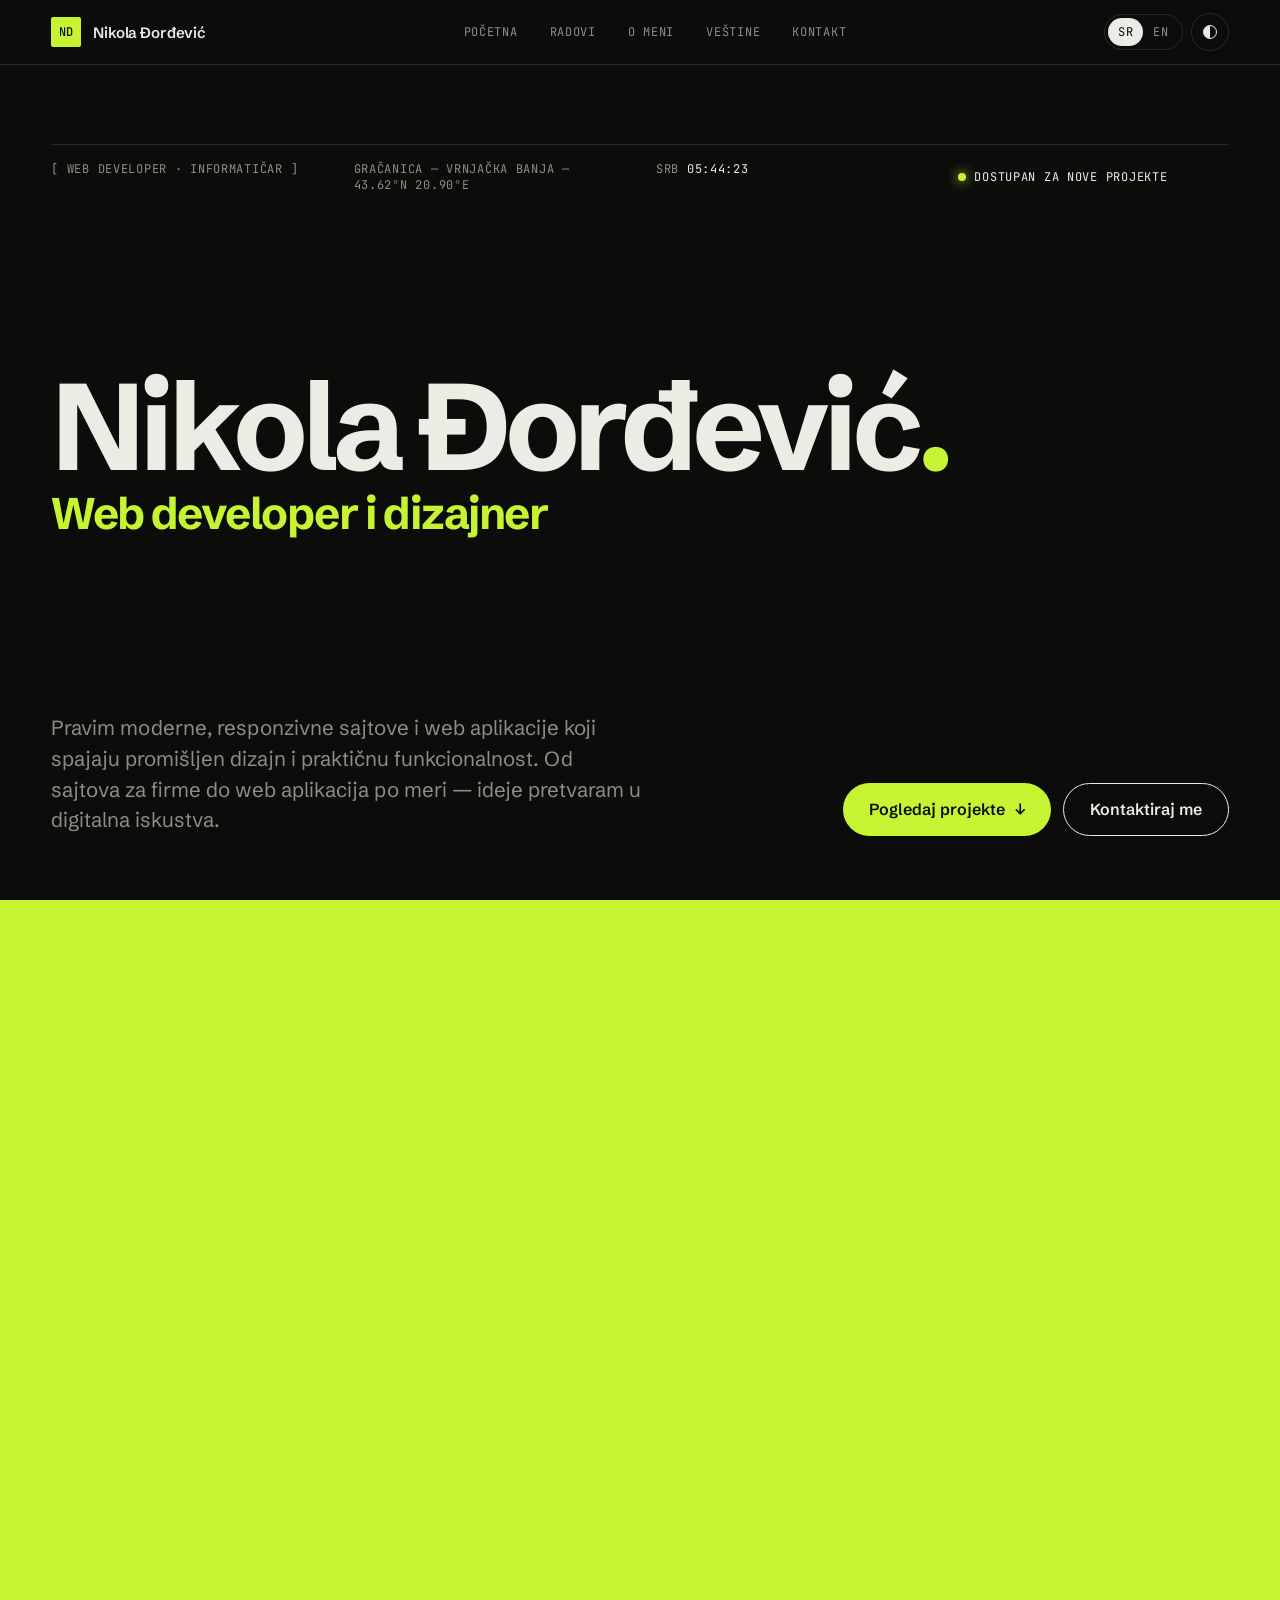
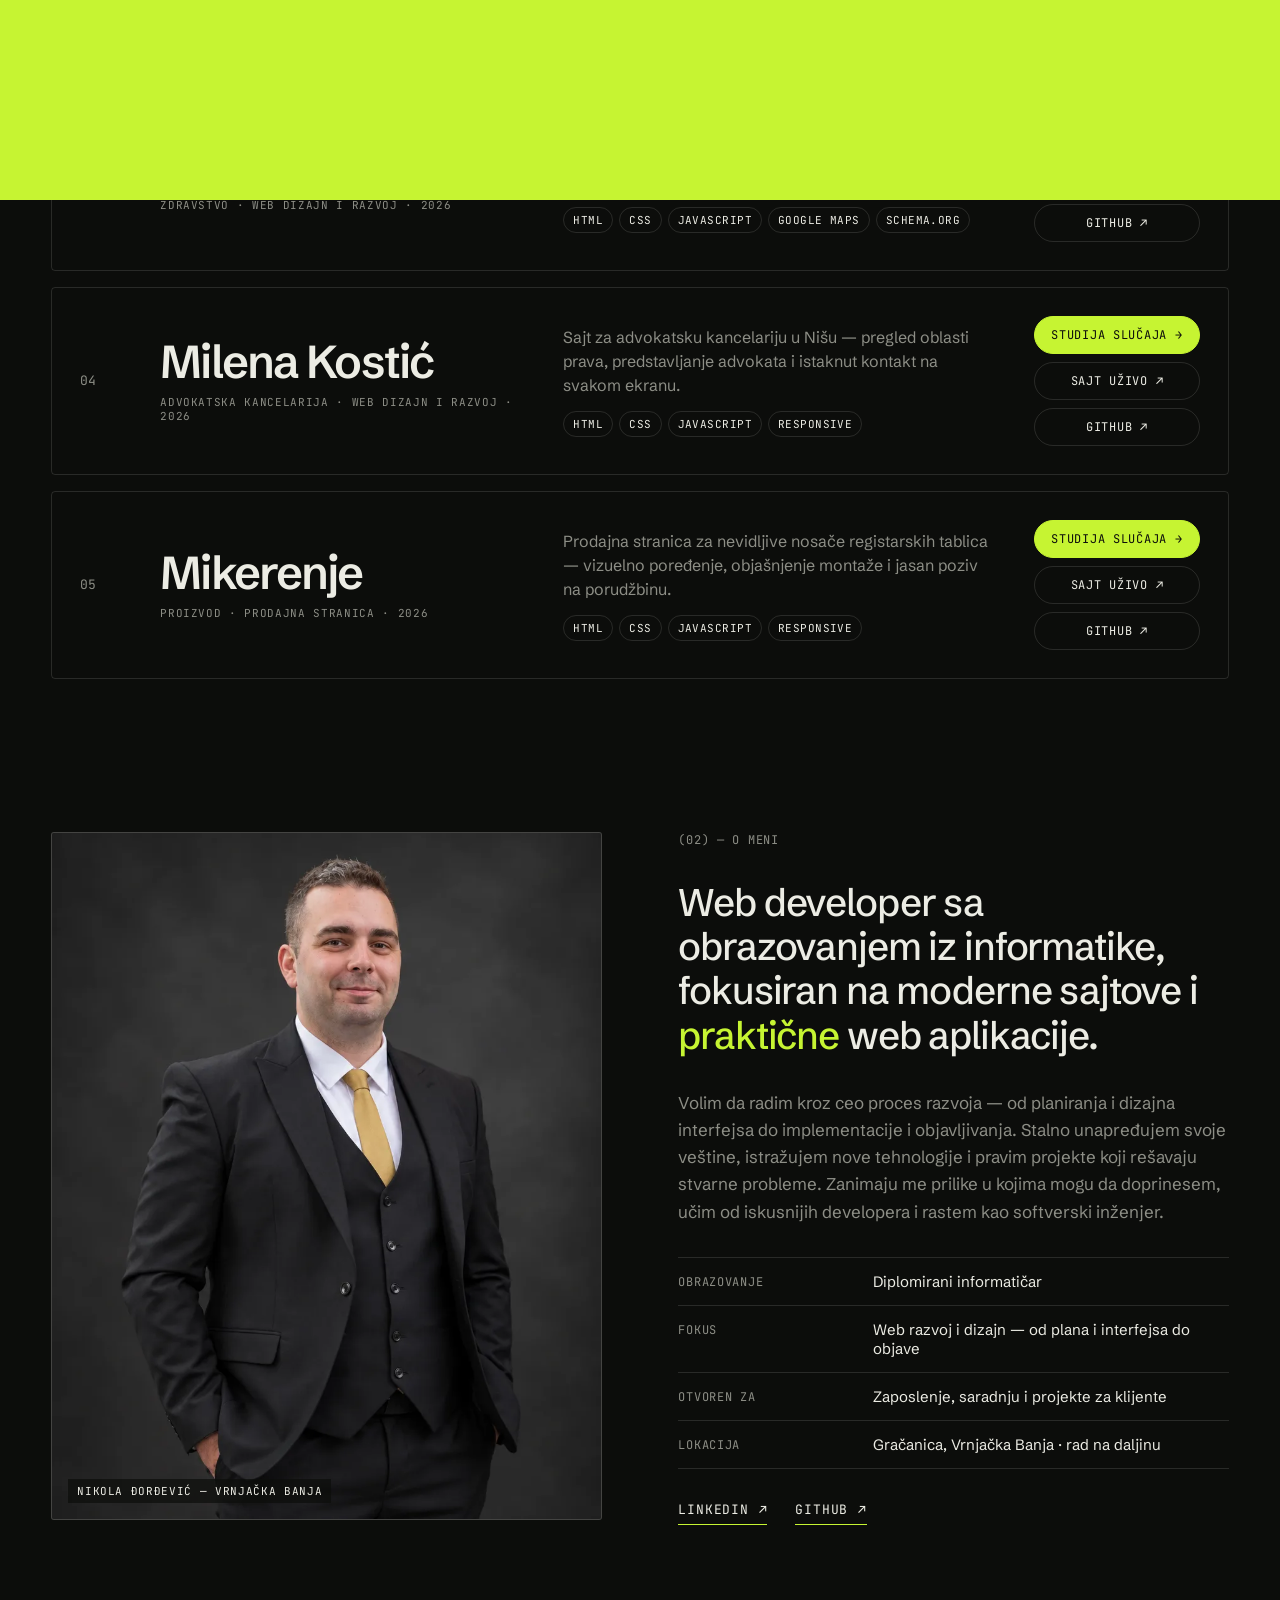
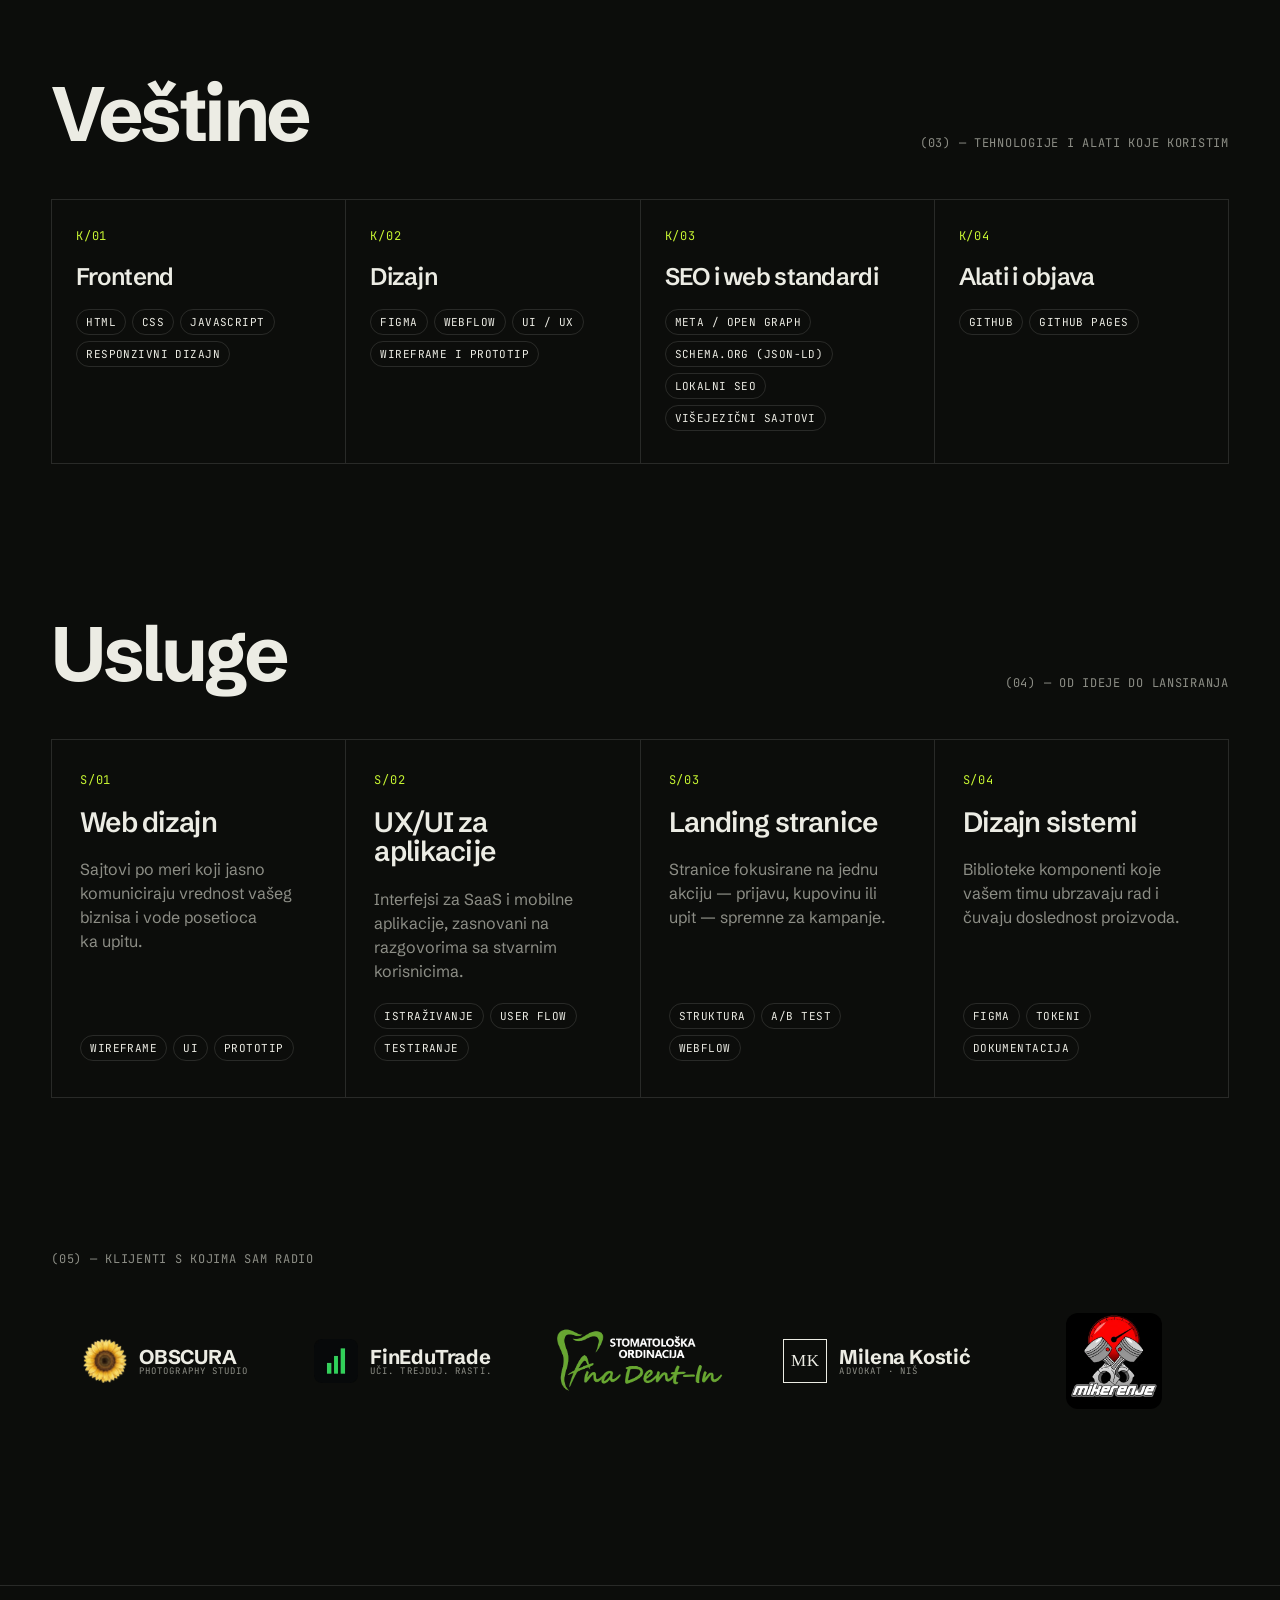
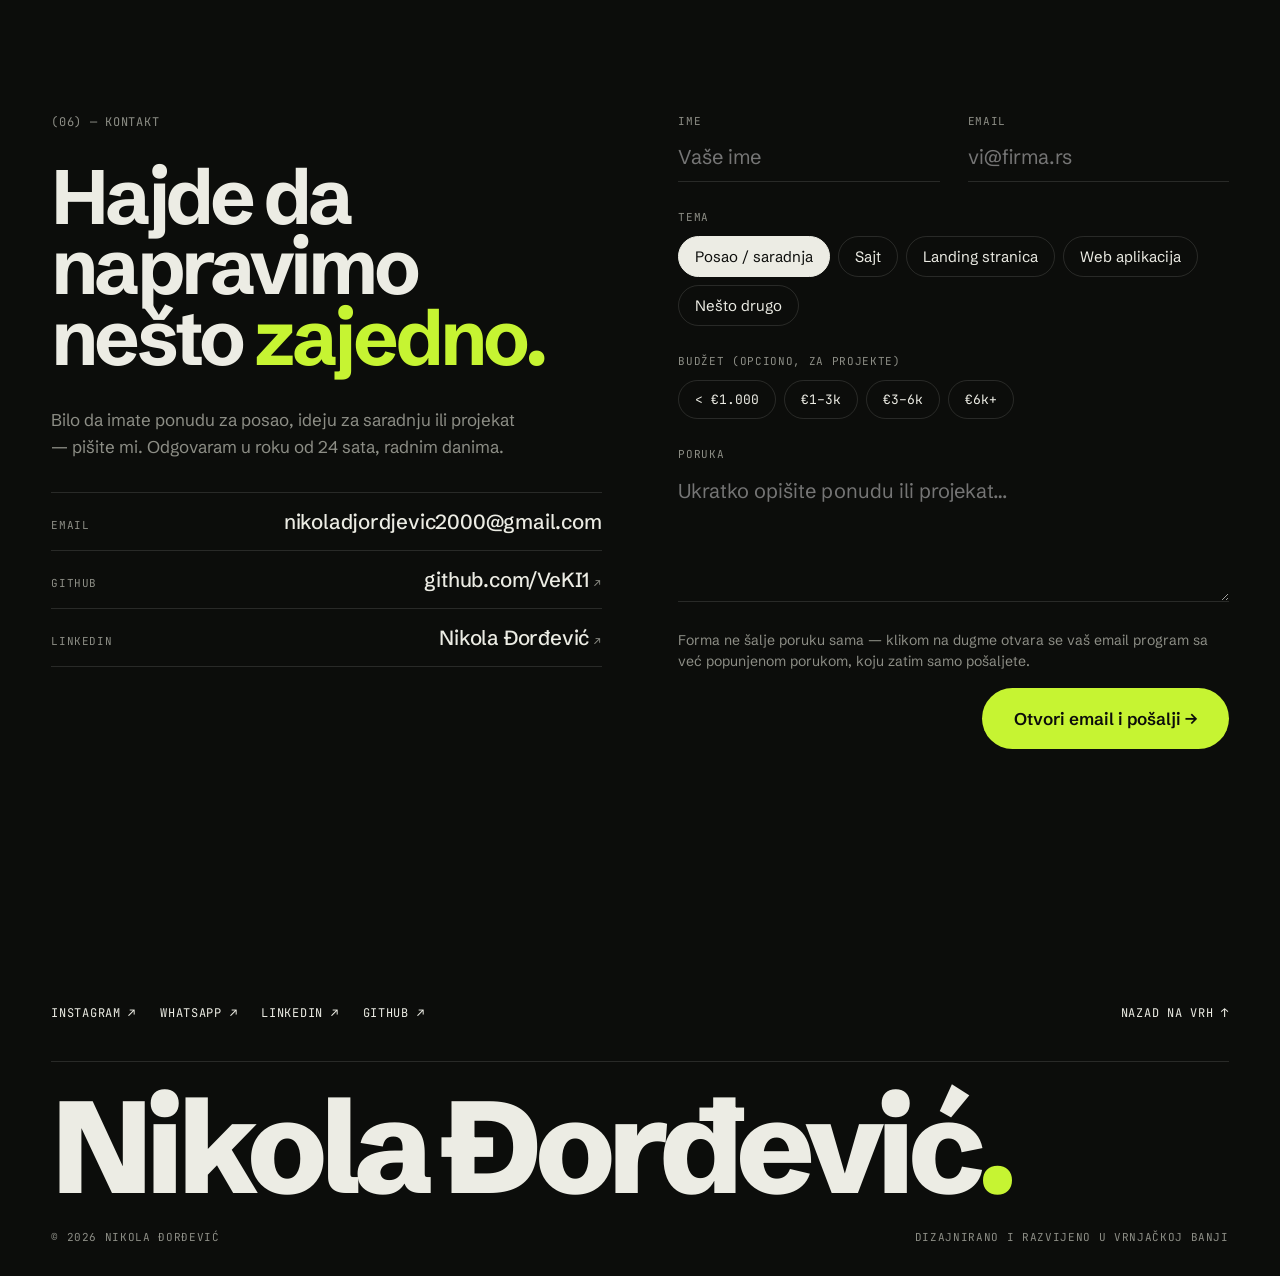
==== index.html @ 59534c3e "Improve portfolio: hero, navigation, project cards, skills, contact, a11y - Hero: name + role, clear" ====
<!DOCTYPE html>
<html lang="sr-Latn" data-lang="sr" data-theme="dark" data-title-en="Nikola Đorđević — Web Developer &amp; Designer | Portfolio">
<head>
<meta charset="utf-8">
<meta name="viewport" content="width=device-width, initial-scale=1">
<title>Nikola Đorđević — Web developer i dizajner | Portfolio</title>
<meta name="description" content="Portfolio Nikole Đorđevića, web developera i dizajnera iz Srbije. Moderni, responzivni sajtovi i web aplikacije — pogledajte projekte i javite se za posao ili saradnju.">
<meta name="robots" content="index, follow">
<meta name="author" content="Nikola Đorđević">
<link rel="canonical" href="https://veki1.github.io/Portfolio/">
<meta name="theme-color" content="#0C0D0B">
<link rel="icon" href="favicon.svg" type="image/svg+xml">
<link rel="icon" href="favicon.png" type="image/png" sizes="64x64">
<link rel="apple-touch-icon" href="apple-touch-icon.png">
<meta property="og:type" content="website">
<meta property="og:site_name" content="Nikola Đorđević — portfolio">
<meta property="og:title" content="Nikola Đorđević — Web developer i dizajner | Portfolio">
<meta property="og:description" content="Portfolio Nikole Đorđevića, web developera i dizajnera iz Srbije. Moderni, responzivni sajtovi i web aplikacije — pogledajte projekte i javite se za posao ili saradnju.">
<meta property="og:url" content="https://veki1.github.io/Portfolio/">
<meta property="og:image" content="https://veki1.github.io/Portfolio/og-image.jpg">
<meta property="og:image:width" content="1200">
<meta property="og:image:height" content="630">
<meta property="og:image:alt" content="Nikola Đorđević — web developer i dizajner">
<meta property="og:locale" content="sr_RS">
<meta property="og:locale:alternate" content="en_US">
<meta name="twitter:card" content="summary_large_image">
<meta name="twitter:title" content="Nikola Đorđević — Web developer i dizajner | Portfolio">
<meta name="twitter:description" content="Portfolio Nikole Đorđevića, web developera i dizajnera iz Srbije. Moderni, responzivni sajtovi i web aplikacije — pogledajte projekte i javite se za posao ili saradnju.">
<meta name="twitter:image" content="https://veki1.github.io/Portfolio/og-image.jpg">
<meta name="twitter:image:alt" content="Nikola Đorđević — web developer i dizajner">
<link rel="preconnect" href="https://fonts.googleapis.com">
<link rel="preconnect" href="https://fonts.gstatic.com" crossorigin>
<link href="https://fonts.googleapis.com/css2?family=Schibsted+Grotesk:wght@400;500;600;700;800&amp;family=JetBrains+Mono:wght@400;500&amp;display=swap" rel="stylesheet">
<style>
html{--bg:#0C0D0B;--sf:#151613;--ink:#ECECE4;--mut:#8D8E86;--ln:rgba(236,236,228,.13);--acc:#C6F432;--acct:var(--acc);--onacc:#0C0D0B;--cur:var(--acc)}
html[data-theme=light]{--bg:#F1F1EB;--sf:#E6E6DF;--ink:#10110E;--mut:#5B5C55;--ln:rgba(16,17,14,.15);--acct:color-mix(in oklch,var(--acc) 48%,#10110E);--cur:var(--ink)}
html:not([data-lang=en]) [data-l=en]{display:none!important}
html[data-lang=en] [data-l=sr]{display:none!important}
html:not([data-theme=light]) [data-th=light]{display:none!important}
html[data-theme=light] [data-th=dark]{display:none!important}
body{margin:0;background:var(--bg);color:var(--ink);font-family:'Schibsted Grotesk',Helvetica,Arial,sans-serif;-webkit-font-smoothing:antialiased;transition:background .5s,color .5s;overflow-x:hidden}
*{box-sizing:border-box}
::selection{background:var(--acc);color:#0C0D0B}
a{color:var(--ink);text-decoration:none}
a:hover{color:var(--acct)}
[id]{scroll-margin-top:72px}
@media (max-width:439px){[data-hidesm]{display:none!important}}
@media (max-width:859px){[data-navlinks]{display:none!important}[data-hero-scale]{transform:scale(1.3)!important}}
.h0:hover{color:var(--ink)!important}
.h1:hover{border-color:var(--ink)!important}
.h2:hover{transform:translateY(-3px)!important}
.h3:hover{background:var(--ink)!important;color:var(--bg)!important}
.h4:hover{background:var(--acc)!important;color:#0C0D0B!important;padding:30px 24px!important}
.h5:hover{background:var(--sf)!important}
.h6:focus{border-bottom-color:var(--acc)!important}
.h7:hover{color:var(--acct)!important}
</style>
<link rel="stylesheet" href="site.css">
<script>(function(){var d=document.documentElement;try{if(localStorage.getItem('nd-portfolio-lang')==='en'){d.setAttribute('data-lang','en');d.lang='en'}if(localStorage.getItem('nd-portfolio-theme')==='light'){d.setAttribute('data-theme','light');document.querySelector('meta[name=theme-color]').setAttribute('content','#F1F1EB')}}catch(e){}try{if(sessionStorage.getItem('nd-ov')&&!(window.matchMedia&&matchMedia('(prefers-reduced-motion: reduce)').matches)){d.classList.add('ov-in');setTimeout(function(){d.classList.remove('ov-in')},2500)}}catch(e){}})()</script>
<script type="application/ld+json">{"@context":"https://schema.org","@graph":[{"@type":"ProfessionalService","@id":"https://veki1.github.io/Portfolio/#biznis","name":"Nikola Đorđević — izrada sajtova","description":"Portfolio Nikole Đorđevića, web developera i dizajnera iz Srbije. Moderni, responzivni sajtovi i web aplikacije — pogledajte projekte i javite se za posao ili saradnju.","url":"https://veki1.github.io/Portfolio/","image":"https://veki1.github.io/Portfolio/og-image.jpg","logo":"https://veki1.github.io/Portfolio/favicon.png","email":"mailto:nikoladjordjevic2000@gmail.com","telephone":"+381645325643","areaServed":[{"@type":"Country","name":"Srbija"},{"@type":"Country","name":"Bosna i Hercegovina"},{"@type":"Country","name":"Crna Gora"},{"@type":"Country","name":"Severna Makedonija"},{"@type":"Country","name":"Hrvatska"},{"@type":"Country","name":"Slovenija"}],"knowsLanguage":["sr","en"],"founder":{"@id":"https://veki1.github.io/Portfolio/#nikola"},"sameAs":["https://www.linkedin.com/in/nikola-%C4%91or%C4%91evi%C4%87-5b4b70210/","https://github.com/VeKI1","https://www.instagram.com/nikoladjordjevic13/"],"hasOfferCatalog":{"@type":"OfferCatalog","name":"Usluge","itemListElement":[{"@type":"Offer","itemOffered":{"@type":"Service","name":"Web dizajn","description":"Sajtovi po meri koji jasno komuniciraju vrednost vašeg biznisa i vode posetioca ka upitu."}},{"@type":"Offer","itemOffered":{"@type":"Service","name":"UX/UI za aplikacije","description":"Interfejsi za SaaS i mobilne aplikacije, zasnovani na razgovorima sa stvarnim korisnicima."}},{"@type":"Offer","itemOffered":{"@type":"Service","name":"Landing stranice","description":"Stranice fokusirane na jednu akciju — prijavu, kupovinu ili upit — spremne za kampanje."}},{"@type":"Offer","itemOffered":{"@type":"Service","name":"Dizajn sistemi","description":"Biblioteke komponenti koje vašem timu ubrzavaju rad i čuvaju doslednost proizvoda."}}]}},{"@type":"Person","@id":"https://veki1.github.io/Portfolio/#nikola","name":"Nikola Đorđević","jobTitle":"Web developer i dizajner","description":"Web developer i dizajner sa obrazovanjem iz informatike","image":"https://veki1.github.io/Portfolio/assets/nikola-portret.webp","email":"mailto:nikoladjordjevic2000@gmail.com","telephone":"+381645325643","url":"https://veki1.github.io/Portfolio/","sameAs":["https://www.linkedin.com/in/nikola-%C4%91or%C4%91evi%C4%87-5b4b70210/","https://github.com/VeKI1","https://www.instagram.com/nikoladjordjevic13/"],"worksFor":{"@id":"https://veki1.github.io/Portfolio/#biznis"}},{"@type":"WebSite","@id":"https://veki1.github.io/Portfolio/#sajt","url":"https://veki1.github.io/Portfolio/","name":"Nikola Đorđević — izrada sajtova","inLanguage":"sr-Latn","publisher":{"@id":"https://veki1.github.io/Portfolio/#biznis"}}]}</script>
<script src="app.js" defer></script>
</head>
<body>
<a class="skip" href="#main"><span data-l="sr">Preskoči na sadržaj</span><span data-l="en" lang="en">Skip to content</span></a>

<div style="min-height:100vh;background:var(--bg);color:var(--ink)">


  <div data-ref="ring" aria-hidden="true" style="position:fixed;left:0;top:0;width:84px;height:84px;margin:-42px 0 0 -42px;border-radius:50%;border:1px solid var(--ink);z-index:200;pointer-events:none;display:grid;place-items:center;transform:translate(-200px,-200px) scale(.4);transition:background .3s,border-color .3s">
    <span data-ref="ringLabel" style="font-family:'JetBrains Mono',monospace;font-size:11px;letter-spacing:.06em;text-transform:uppercase;color:#0C0D0B;opacity:0;transition:opacity .2s"><span data-l="sr">Pogledaj</span><span data-l="en" lang="en">View</span></span>
  </div>
  <div data-ref="dot" aria-hidden="true" style="position:fixed;left:0;top:0;width:8px;height:8px;margin:-4px 0 0 -4px;border-radius:50%;background:var(--cur);z-index:201;pointer-events:none;transform:translate(-200px,-200px)"></div>


<div data-ref="prev" aria-hidden="true" data-idx="0" style="position:fixed;left:0;top:0;width:440px;height:290px;z-index:40;pointer-events:none;opacity:0;transition:opacity .3s;transform:translate(-999px,-999px)">
  <div style="position:relative;width:100%;height:100%;border-radius:3px;overflow:hidden;background:var(--bg);border:1px solid var(--ln);display:flex;align-items:flex-end;padding:14px;box-shadow:0 30px 60px rgba(0,0,0,.35)">
    
    <img src="assets/obscura-hero.webp" alt="Početna strana sajta Obscura: fotografkinja sa fotoaparatom na zalasku sunca" width="1344" height="752" loading="lazy" decoding="async" style="position:absolute;inset:0;display:block;object-fit:cover;object-position:72% 40%">
    <span style="font-family:'JetBrains Mono',monospace;font-size:11px;letter-spacing:.06em;text-transform:uppercase;color:var(--ink);background:var(--bg);padding:4px 8px;position:relative">Obscura</span>
  </div>
</div><div data-ref="prev" aria-hidden="true" data-idx="1" style="position:fixed;left:0;top:0;width:440px;height:290px;z-index:40;pointer-events:none;opacity:0;transition:opacity .3s;transform:translate(-999px,-999px)">
  <div style="position:relative;width:100%;height:100%;border-radius:3px;overflow:hidden;background:var(--bg);border:1px solid var(--ln);display:flex;align-items:flex-end;padding:14px;box-shadow:0 30px 60px rgba(0,0,0,.35)">
    <div style="position:absolute;inset:0;display:grid;place-items:center"><div><div style="display:flex;align-items:center;gap:12px;transform:scale(1.5)">
            <img src="assets/logo-finedu.webp" alt="Logo FinEdu Trade — zeleni stubičasti grafikon" width="160" height="160" loading="lazy" decoding="async" style="width:44px;height:44px;display:block;object-fit:contain">
            
            <span style="display:flex;flex-direction:column;line-height:1.05"><span style="font-size:20px;font-weight:700;letter-spacing:-.01em;color:var(--ink);white-space:nowrap">FinEduTrade</span><span style="font-family:'JetBrains Mono',monospace;font-size:9px;letter-spacing:.12em;text-transform:uppercase;color:var(--mut);white-space:nowrap">Uči. Trejduj. Rasti.</span></span>
            
            
          </div></div></div>
    
    <span style="font-family:'JetBrains Mono',monospace;font-size:11px;letter-spacing:.06em;text-transform:uppercase;color:var(--ink);background:var(--bg);padding:4px 8px;position:relative">FinEdu Trade</span>
  </div>
</div><div data-ref="prev" aria-hidden="true" data-idx="2" style="position:fixed;left:0;top:0;width:440px;height:290px;z-index:40;pointer-events:none;opacity:0;transition:opacity .3s;transform:translate(-999px,-999px)">
  <div style="position:relative;width:100%;height:100%;border-radius:3px;overflow:hidden;background:var(--bg);border:1px solid var(--ln);display:flex;align-items:flex-end;padding:14px;box-shadow:0 30px 60px rgba(0,0,0,.35)">
    <div style="position:absolute;inset:0;display:grid;place-items:center"><div><div style="display:flex;align-items:center;gap:12px;transform:scale(1.5)">
            
            
            
            
            <img src="assets/logo-anadent-light.webp" alt="Logo stomatološke ordinacije Ana Dent-In" width="520" height="203" loading="lazy" decoding="async" data-th="dark" style="width:170px;height:66px;display:block;object-fit:contain"><img src="assets/logo-anadent.webp" alt="Logo stomatološke ordinacije Ana Dent-In" width="520" height="203" loading="lazy" decoding="async" data-th="light" style="width:170px;height:66px;display:block;object-fit:contain">
          </div></div></div>
    
    <span style="font-family:'JetBrains Mono',monospace;font-size:11px;letter-spacing:.06em;text-transform:uppercase;color:var(--ink);background:var(--bg);padding:4px 8px;position:relative">Ana Dent-In</span>
  </div>
</div><div data-ref="prev" aria-hidden="true" data-idx="3" style="position:fixed;left:0;top:0;width:440px;height:290px;z-index:40;pointer-events:none;opacity:0;transition:opacity .3s;transform:translate(-999px,-999px)">
  <div style="position:relative;width:100%;height:100%;border-radius:3px;overflow:hidden;background:var(--bg);border:1px solid var(--ln);display:flex;align-items:flex-end;padding:14px;box-shadow:0 30px 60px rgba(0,0,0,.35)">
    <div style="position:absolute;inset:0;display:grid;place-items:center"><div><div style="display:flex;align-items:center;gap:12px;transform:scale(1.5)">
            
            <span style="width:44px;height:44px;border:1.5px solid var(--ink);display:grid;place-items:center;font-family:Georgia,'Times New Roman',serif;font-size:17px;letter-spacing:.04em;color:var(--ink)">MK</span>
            <span style="display:flex;flex-direction:column;line-height:1.05"><span style="font-size:20px;font-weight:700;letter-spacing:-.01em;color:var(--ink);white-space:nowrap">Milena Kostić</span><span style="font-family:'JetBrains Mono',monospace;font-size:9px;letter-spacing:.12em;text-transform:uppercase;color:var(--mut);white-space:nowrap">advokat · Niš</span></span>
            
            
          </div></div></div>
    
    <span style="font-family:'JetBrains Mono',monospace;font-size:11px;letter-spacing:.06em;text-transform:uppercase;color:var(--ink);background:var(--bg);padding:4px 8px;position:relative">Milena Kostić</span>
  </div>
</div><div data-ref="prev" aria-hidden="true" data-idx="4" style="position:fixed;left:0;top:0;width:440px;height:290px;z-index:40;pointer-events:none;opacity:0;transition:opacity .3s;transform:translate(-999px,-999px)">
  <div style="position:relative;width:100%;height:100%;border-radius:3px;overflow:hidden;background:var(--bg);border:1px solid var(--ln);display:flex;align-items:flex-end;padding:14px;box-shadow:0 30px 60px rgba(0,0,0,.35)">
    <div style="position:absolute;inset:0;display:grid;place-items:center"><div><div style="display:flex;align-items:center;gap:12px;transform:scale(1.5)">
            
            
            
            <img src="assets/logo-mikerenje.webp" alt="Logo Mikerenje — klipovi ispred crvenog brzinomera" width="320" height="320" loading="lazy" decoding="async" style="width:96px;height:96px;border-radius:12px;display:block;object-fit:cover">
            
          </div></div></div>
    
    <span style="font-family:'JetBrains Mono',monospace;font-size:11px;letter-spacing:.06em;text-transform:uppercase;color:var(--ink);background:var(--bg);padding:4px 8px;position:relative">Mikerenje</span>
  </div>
</div>

<div data-ref="ov" aria-hidden="true" style="position:fixed;inset:0;z-index:150;background:var(--acc);transform:translateY(100%);pointer-events:none;display:flex;align-items:flex-end;padding:clamp(20px,4vw,56px)">
  <span style="font-size:clamp(48px,9vw,140px);font-weight:700;letter-spacing:-.045em;line-height:.9;color:#0C0D0B" data-ref="ovlabel"></span>
</div>

<header style="position:fixed;top:0;left:0;right:0;z-index:60;background:color-mix(in oklch,var(--bg) 82%,transparent);backdrop-filter:blur(14px);-webkit-backdrop-filter:blur(14px);border-bottom:1px solid var(--ln)">
  <div style="margin:0 auto;padding:0 clamp(20px,4vw,56px);height:64px;display:flex;align-items:center;justify-content:space-between;gap:24px">
    <a aria-label="Nikola Đorđević — početna" data-aria-sr="Nikola Đorđević — početna" data-aria-en="Nikola Đorđević — home" href="#top" style="all:unset;display:flex;align-items:center;gap:12px;cursor:pointer">
      <span style="width:30px;height:30px;background:var(--acc);color:#0C0D0B;display:grid;place-items:center;font-family:'JetBrains Mono',monospace;font-weight:500;font-size:12px;border-radius:2px">ND</span>
      <span data-hidesm="" style="font-weight:600;font-size:15px;letter-spacing:-.01em;color:var(--ink)">Nikola Đorđević</span>
    </a>
    
      <nav data-navlinks="" id="site-nav" aria-label="Glavna navigacija" data-aria-sr="Glavna navigacija" data-aria-en="Main navigation" style="display:flex;gap:32px;font-family:'JetBrains Mono',monospace;font-size:12px;letter-spacing:.06em;text-transform:uppercase">
        <a href="#top" style="all:unset;cursor:pointer;color:var(--mut);transition:color .2s" class="h0"><span data-l="sr">Početna</span><span data-l="en" lang="en">Home</span></a>
        <a href="#work" style="all:unset;cursor:pointer;color:var(--mut);transition:color .2s" class="h0"><span data-l="sr">Radovi</span><span data-l="en" lang="en">Work</span></a>
        <a href="#about" style="all:unset;cursor:pointer;color:var(--mut);transition:color .2s" class="h0"><span data-l="sr">O meni</span><span data-l="en" lang="en">About</span></a>
        <a href="#skills" style="all:unset;cursor:pointer;color:var(--mut);transition:color .2s" class="h0"><span data-l="sr">Veštine</span><span data-l="en" lang="en">Skills</span></a>
        <a href="#contact" style="all:unset;cursor:pointer;color:var(--mut);transition:color .2s" class="h0"><span data-l="sr">Kontakt</span><span data-l="en" lang="en">Contact</span></a>
      </nav>
    
    <div style="display:flex;align-items:center;gap:8px;font-family:'JetBrains Mono',monospace;font-size:12px;letter-spacing:.06em">
      <div role="group" aria-label="Jezik / Language" style="display:flex;border:1px solid var(--ln);border-radius:999px;padding:3px">
        <button style="all:unset;cursor:pointer;padding:6px 10px;border-radius:999px;transition:background .25s,color .25s" data-act="setSr" type="button" lang="sr-Latn" aria-label="Srpski" aria-pressed="true">SR</button>
        <button style="all:unset;cursor:pointer;padding:6px 10px;border-radius:999px;transition:background .25s,color .25s" data-act="setEn" type="button" lang="en" aria-label="English" aria-pressed="false">EN</button>
      </div>
      <button aria-label="Promeni temu (svetla / tamna)" data-aria-sr="Promeni temu (svetla / tamna)" data-aria-en="Toggle light / dark theme" aria-pressed="false" style="all:unset;cursor:pointer;width:36px;height:36px;border:1px solid var(--ln);border-radius:50%;display:grid;place-items:center;color:var(--ink);transition:border-color .2s" data-act="toggleTheme" type="button" class="h1">
        <span aria-hidden="true" style="width:14px;height:14px;border-radius:50%;border:1.5px solid currentColor;background:linear-gradient(90deg,currentColor 50%,transparent 50%)"></span>
      </button>
      <button class="navtoggle" type="button" data-act="menu" aria-controls="site-nav" aria-expanded="false" aria-label="Otvori meni"><i aria-hidden="true"></i></button>
    </div>
  </div>
</header>


<main id="main">
  <section id="top" style="margin:0 auto;padding:clamp(120px,16vh,170px) clamp(20px,4vw,56px) 64px;min-height:100vh;display:flex;flex-direction:column;justify-content:space-between;gap:56px">
    <div style="display:grid;grid-template-columns:repeat(auto-fit,minmax(200px,1fr));gap:16px 32px;font-family:'JetBrains Mono',monospace;font-size:12px;letter-spacing:.06em;text-transform:uppercase;color:var(--mut);border-top:1px solid var(--ln);padding-top:16px">
      <span><span data-l="sr">[ Web developer · Informatičar ]</span><span data-l="en" lang="en">[ Web developer · Informatics ]</span></span>
      <span><span data-l="sr">Gračanica — Vrnjačka Banja</span><span data-l="en" lang="en">Gračanica — Vrnjačka Banja, Serbia</span> — 43.62°N 20.90°E</span>
      <span>SRB <span data-ref="clock" style="color:var(--ink)">--:--:--</span></span>
      <span style="display:flex;align-items:center;gap:8px;color:var(--ink)"><span data-ref="blink" style="width:8px;height:8px;border-radius:50%;background:var(--acc);box-shadow:0 0 12px var(--acc)"></span><span data-l="sr">Dostupan za nove projekte</span><span data-l="en" lang="en">Available for new projects</span></span>
    </div>
    <h1 style="margin:0;font-size:clamp(48px,9.6vw,160px);font-weight:700;letter-spacing:-.05em;line-height:.9;text-wrap:balance">
      Nikola Đorđević<span style="color:var(--acct)">.</span>
      <span class="hero-role"><span data-l="sr">Web developer i dizajner</span><span data-l="en" lang="en">Web Developer &amp; Designer</span></span>
    </h1>
    <div style="display:flex;flex-wrap:wrap;justify-content:space-between;align-items:flex-end;gap:32px">
      <p style="margin:0;max-width:600px;font-size:clamp(18px,1.6vw,22px);line-height:1.5;color:var(--mut);text-wrap:pretty">
        <span data-l="sr">Pravim moderne, responzivne sajtove i web aplikacije koji spajaju promišljen dizajn i praktičnu funkcionalnost. Od sajtova za firme do web aplikacija po meri — ideje pretvaram u digitalna iskustva.</span>
        <span data-l="en" lang="en">I build modern, responsive websites and web applications that combine thoughtful design with practical functionality. From business websites to custom web applications, I turn ideas into digital experiences.</span>
      </p>
      <div style="display:flex;flex-wrap:wrap;gap:12px">
        <a href="#work" class="btn btn-pri"><span data-l="sr">Pogledaj projekte</span><span data-l="en" lang="en">View Projects</span> <span aria-hidden="true">↓</span></a>
        <a href="#contact" class="btn btn-sec"><span data-l="sr">Kontaktiraj me</span><span data-l="en" lang="en">Contact Me</span></a>
      </div>
    </div>
  </section>

  <div style="border-top:1px solid var(--ln);border-bottom:1px solid var(--ln);overflow:hidden;padding:22px 0">
    <div data-ref="marq" style="display:flex;width:max-content;gap:0">
      
        <span style="display:flex;align-items:center;gap:40px;padding-right:40px;font-size:clamp(28px,3.4vw,48px);font-weight:600;letter-spacing:-.03em;white-space:nowrap">
          <span><span data-l="sr">Web dizajn</span><span data-l="en" lang="en">Web design</span></span>
          <span aria-hidden="true" style="width:12px;height:12px;background:var(--acc);transform:rotate(45deg)"></span>
        </span>
      
        <span style="display:flex;align-items:center;gap:40px;padding-right:40px;font-size:clamp(28px,3.4vw,48px);font-weight:600;letter-spacing:-.03em;white-space:nowrap">
          <span><span data-l="sr">UX/UI</span><span data-l="en" lang="en">UX/UI</span></span>
          <span aria-hidden="true" style="width:12px;height:12px;background:var(--acc);transform:rotate(45deg)"></span>
        </span>
      
        <span style="display:flex;align-items:center;gap:40px;padding-right:40px;font-size:clamp(28px,3.4vw,48px);font-weight:600;letter-spacing:-.03em;white-space:nowrap">
          <span><span data-l="sr">Landing stranice</span><span data-l="en" lang="en">Landing pages</span></span>
          <span aria-hidden="true" style="width:12px;height:12px;background:var(--acc);transform:rotate(45deg)"></span>
        </span>
      
        <span style="display:flex;align-items:center;gap:40px;padding-right:40px;font-size:clamp(28px,3.4vw,48px);font-weight:600;letter-spacing:-.03em;white-space:nowrap">
          <span><span data-l="sr">E-commerce</span><span data-l="en" lang="en">E-commerce</span></span>
          <span aria-hidden="true" style="width:12px;height:12px;background:var(--acc);transform:rotate(45deg)"></span>
        </span>
      
        <span style="display:flex;align-items:center;gap:40px;padding-right:40px;font-size:clamp(28px,3.4vw,48px);font-weight:600;letter-spacing:-.03em;white-space:nowrap">
          <span><span data-l="sr">Dizajn sistemi</span><span data-l="en" lang="en">Design systems</span></span>
          <span aria-hidden="true" style="width:12px;height:12px;background:var(--acc);transform:rotate(45deg)"></span>
        </span>
      
        <span style="display:flex;align-items:center;gap:40px;padding-right:40px;font-size:clamp(28px,3.4vw,48px);font-weight:600;letter-spacing:-.03em;white-space:nowrap">
          <span><span data-l="sr">Prototipovi</span><span data-l="en" lang="en">Prototypes</span></span>
          <span aria-hidden="true" style="width:12px;height:12px;background:var(--acc);transform:rotate(45deg)"></span>
        </span>
      
        <span aria-hidden="true" style="display:flex;align-items:center;gap:40px;padding-right:40px;font-size:clamp(28px,3.4vw,48px);font-weight:600;letter-spacing:-.03em;white-space:nowrap">
          <span><span data-l="sr">Web dizajn</span><span data-l="en" lang="en">Web design</span></span>
          <span aria-hidden="true" style="width:12px;height:12px;background:var(--acc);transform:rotate(45deg)"></span>
        </span>
      
        <span aria-hidden="true" style="display:flex;align-items:center;gap:40px;padding-right:40px;font-size:clamp(28px,3.4vw,48px);font-weight:600;letter-spacing:-.03em;white-space:nowrap">
          <span><span data-l="sr">UX/UI</span><span data-l="en" lang="en">UX/UI</span></span>
          <span aria-hidden="true" style="width:12px;height:12px;background:var(--acc);transform:rotate(45deg)"></span>
        </span>
      
        <span aria-hidden="true" style="display:flex;align-items:center;gap:40px;padding-right:40px;font-size:clamp(28px,3.4vw,48px);font-weight:600;letter-spacing:-.03em;white-space:nowrap">
          <span><span data-l="sr">Landing stranice</span><span data-l="en" lang="en">Landing pages</span></span>
          <span aria-hidden="true" style="width:12px;height:12px;background:var(--acc);transform:rotate(45deg)"></span>
        </span>
      
        <span aria-hidden="true" style="display:flex;align-items:center;gap:40px;padding-right:40px;font-size:clamp(28px,3.4vw,48px);font-weight:600;letter-spacing:-.03em;white-space:nowrap">
          <span><span data-l="sr">E-commerce</span><span data-l="en" lang="en">E-commerce</span></span>
          <span aria-hidden="true" style="width:12px;height:12px;background:var(--acc);transform:rotate(45deg)"></span>
        </span>
      
        <span aria-hidden="true" style="display:flex;align-items:center;gap:40px;padding-right:40px;font-size:clamp(28px,3.4vw,48px);font-weight:600;letter-spacing:-.03em;white-space:nowrap">
          <span><span data-l="sr">Dizajn sistemi</span><span data-l="en" lang="en">Design systems</span></span>
          <span aria-hidden="true" style="width:12px;height:12px;background:var(--acc);transform:rotate(45deg)"></span>
        </span>
      
        <span aria-hidden="true" style="display:flex;align-items:center;gap:40px;padding-right:40px;font-size:clamp(28px,3.4vw,48px);font-weight:600;letter-spacing:-.03em;white-space:nowrap">
          <span><span data-l="sr">Prototipovi</span><span data-l="en" lang="en">Prototypes</span></span>
          <span aria-hidden="true" style="width:12px;height:12px;background:var(--acc);transform:rotate(45deg)"></span>
        </span>
      
    </div>
  </div>

  <section id="work" style="margin:0 auto;padding:clamp(80px,12vw,160px) clamp(20px,4vw,56px)">
    <div data-reveal="0" style="display:flex;flex-wrap:wrap;justify-content:space-between;align-items:flex-end;gap:24px;margin-bottom:48px">
      <h2 style="margin:0;font-size:clamp(40px,6vw,96px);font-weight:700;letter-spacing:-.045em;line-height:.95"><span data-l="sr">Izabrani radovi</span><span data-l="en" lang="en">Selected work</span></h2>
      <span style="font-family:'JetBrains Mono',monospace;font-size:12px;letter-spacing:.06em;text-transform:uppercase;color:var(--mut)">(01) — 2026 — 05 <span data-l="sr">projekata</span><span data-l="en" lang="en">projects</span></span>
    </div>
    <ul class="projects" data-ref="list">
      <li>
        <article class="proj" data-row="" data-idx="0" data-reveal="0" aria-labelledby="p-obscura">
          <span class="proj-num" aria-hidden="true">01</span>
          <div>
            <h3 id="p-obscura"><a href="radovi/obscura.html" data-cursor="view" data-label="Obscura">Obscura</a></h3>
            <span class="proj-kind"><span data-l="sr">Fotografski studio · Dizajn i razvoj</span><span data-l="en" lang="en">Photo studio · Design &amp; build</span> · 2026</span>
          </div>
          <div>
            <p class="proj-desc"><span data-l="sr">Sajt za fotografski studio iz Niša — portfolio po kategorijama, paketi sa cenama i forma za rezervaciju termina na jednom mestu.</span><span data-l="en" lang="en">A website for a photography studio in Niš — a portfolio by category, priced packages and a booking form in one place.</span></p>
            <ul class="tags" aria-label="Tehnologije" data-aria-sr="Tehnologije" data-aria-en="Technologies"><li>HTML</li><li>CSS</li><li>JavaScript</li><li>Schema.org</li><li>Responsive</li></ul>
          </div>
          <div class="proj-links">
            <a class="plink plink-pri" href="radovi/obscura.html" data-label="Obscura"><span data-l="sr">Studija slučaja</span><span data-l="en" lang="en">Case study</span> <span aria-hidden="true">→</span><span class="sr-only">: Obscura</span></a>
            <a class="plink" href="https://veki1.github.io/ObscuraStudio/" target="_blank" rel="noopener"><span data-l="sr">Sajt uživo</span><span data-l="en" lang="en">Live Demo</span> <span aria-hidden="true">↗</span><span class="sr-only">: Obscura <span data-l="sr">(otvara se u novom prozoru)</span><span data-l="en" lang="en">(opens in a new tab)</span></span></a>
            <a class="plink" href="https://github.com/VeKI1/ObscuraStudio" target="_blank" rel="noopener">GitHub <span aria-hidden="true">↗</span><span class="sr-only">: Obscura <span data-l="sr">izvorni kod (otvara se u novom prozoru)</span><span data-l="en" lang="en">source code (opens in a new tab)</span></span></a>
          </div>
        </article>
      </li>
      <li>
        <article class="proj" data-row="" data-idx="1" data-reveal="0" aria-labelledby="p-finedu-trade">
          <span class="proj-num" aria-hidden="true">02</span>
          <div>
            <h3 id="p-finedu-trade"><a href="radovi/finedu-trade.html" data-cursor="view" data-label="FinEdu Trade">FinEdu Trade</a></h3>
            <span class="proj-kind"><span data-l="sr">Fintech · Edukacija · Web dizajn</span><span data-l="en" lang="en">Fintech · Education · Web design</span> · 2026</span>
          </div>
          <div>
            <p class="proj-desc"><span data-l="sr">Dvojezični sajt (SR/EN) za platformu za trading edukaciju — četiri usluge objašnjene jednostavnim jezikom, sa direktnim kontaktom preko WhatsApp-a.</span><span data-l="en" lang="en">A bilingual (SR/EN) site for a trading education platform — four services explained in plain language, with direct WhatsApp contact.</span></p>
            <ul class="tags" aria-label="Tehnologije" data-aria-sr="Tehnologije" data-aria-en="Technologies"><li>HTML</li><li>CSS</li><li>JavaScript</li><li>SR/EN i18n</li><li>Responsive</li></ul>
          </div>
          <div class="proj-links">
            <a class="plink plink-pri" href="radovi/finedu-trade.html" data-label="FinEdu Trade"><span data-l="sr">Studija slučaja</span><span data-l="en" lang="en">Case study</span> <span aria-hidden="true">→</span><span class="sr-only">: FinEdu Trade</span></a>
            <a class="plink" href="https://veki1.github.io/FinEduTrade/" target="_blank" rel="noopener"><span data-l="sr">Sajt uživo</span><span data-l="en" lang="en">Live Demo</span> <span aria-hidden="true">↗</span><span class="sr-only">: FinEdu Trade <span data-l="sr">(otvara se u novom prozoru)</span><span data-l="en" lang="en">(opens in a new tab)</span></span></a>
            <a class="plink" href="https://github.com/VeKI1/FinEduTrade" target="_blank" rel="noopener">GitHub <span aria-hidden="true">↗</span><span class="sr-only">: FinEdu Trade <span data-l="sr">izvorni kod (otvara se u novom prozoru)</span><span data-l="en" lang="en">source code (opens in a new tab)</span></span></a>
          </div>
        </article>
      </li>
      <li>
        <article class="proj" data-row="" data-idx="2" data-reveal="0" aria-labelledby="p-ana-dent-in">
          <span class="proj-num" aria-hidden="true">03</span>
          <div>
            <h3 id="p-ana-dent-in"><a href="radovi/ana-dent-in.html" data-cursor="view" data-label="Ana Dent-In">Ana Dent-In</a></h3>
            <span class="proj-kind"><span data-l="sr">Zdravstvo · Web dizajn i razvoj</span><span data-l="en" lang="en">Healthcare · Web design &amp; build</span> · 2026</span>
          </div>
          <div>
            <p class="proj-desc"><span data-l="sr">Sajt za stomatološku ordinaciju u Nišu — usluge, radno vreme, klizač „pre i posle“, mapa i poziv ordinaciji u jednom dodiru.</span><span data-l="en" lang="en">A website for a dental practice in Niš — services, opening hours, a before/after slider, a map and one-tap calling.</span></p>
            <ul class="tags" aria-label="Tehnologije" data-aria-sr="Tehnologije" data-aria-en="Technologies"><li>HTML</li><li>CSS</li><li>JavaScript</li><li>Google Maps</li><li>Schema.org</li></ul>
          </div>
          <div class="proj-links">
            <a class="plink plink-pri" href="radovi/ana-dent-in.html" data-label="Ana Dent-In"><span data-l="sr">Studija slučaja</span><span data-l="en" lang="en">Case study</span> <span aria-hidden="true">→</span><span class="sr-only">: Ana Dent-In</span></a>
            <a class="plink" href="https://veki1.github.io/Ana-Dent-in/" target="_blank" rel="noopener"><span data-l="sr">Sajt uživo</span><span data-l="en" lang="en">Live Demo</span> <span aria-hidden="true">↗</span><span class="sr-only">: Ana Dent-In <span data-l="sr">(otvara se u novom prozoru)</span><span data-l="en" lang="en">(opens in a new tab)</span></span></a>
            <a class="plink" href="https://github.com/VeKI1/Ana-Dent-in" target="_blank" rel="noopener">GitHub <span aria-hidden="true">↗</span><span class="sr-only">: Ana Dent-In <span data-l="sr">izvorni kod (otvara se u novom prozoru)</span><span data-l="en" lang="en">source code (opens in a new tab)</span></span></a>
          </div>
        </article>
      </li>
      <li>
        <article class="proj" data-row="" data-idx="3" data-reveal="0" aria-labelledby="p-milena-kostic">
          <span class="proj-num" aria-hidden="true">04</span>
          <div>
            <h3 id="p-milena-kostic"><a href="radovi/milena-kostic.html" data-cursor="view" data-label="Milena Kostić">Milena Kostić</a></h3>
            <span class="proj-kind"><span data-l="sr">Advokatska kancelarija · Web dizajn i razvoj</span><span data-l="en" lang="en">Law office · Web design &amp; build</span> · 2026</span>
          </div>
          <div>
            <p class="proj-desc"><span data-l="sr">Sajt za advokatsku kancelariju u Nišu — pregled oblasti prava, predstavljanje advokata i istaknut kontakt na svakom ekranu.</span><span data-l="en" lang="en">A website for a law office in Niš — practice areas, an introduction to the attorney and prominent contact details on every screen.</span></p>
            <ul class="tags" aria-label="Tehnologije" data-aria-sr="Tehnologije" data-aria-en="Technologies"><li>HTML</li><li>CSS</li><li>JavaScript</li><li>Responsive</li></ul>
          </div>
          <div class="proj-links">
            <a class="plink plink-pri" href="radovi/milena-kostic.html" data-label="Milena Kostić"><span data-l="sr">Studija slučaja</span><span data-l="en" lang="en">Case study</span> <span aria-hidden="true">→</span><span class="sr-only">: Milena Kostić</span></a>
            <a class="plink" href="https://veki1.github.io/AdvokatskaKancelarija/" target="_blank" rel="noopener"><span data-l="sr">Sajt uživo</span><span data-l="en" lang="en">Live Demo</span> <span aria-hidden="true">↗</span><span class="sr-only">: Milena Kostić <span data-l="sr">(otvara se u novom prozoru)</span><span data-l="en" lang="en">(opens in a new tab)</span></span></a>
            <a class="plink" href="https://github.com/VeKI1/AdvokatskaKancelarija" target="_blank" rel="noopener">GitHub <span aria-hidden="true">↗</span><span class="sr-only">: Milena Kostić <span data-l="sr">izvorni kod (otvara se u novom prozoru)</span><span data-l="en" lang="en">source code (opens in a new tab)</span></span></a>
          </div>
        </article>
      </li>
      <li>
        <article class="proj" data-row="" data-idx="4" data-reveal="0" aria-labelledby="p-mikerenje">
          <span class="proj-num" aria-hidden="true">05</span>
          <div>
            <h3 id="p-mikerenje"><a href="radovi/mikerenje.html" data-cursor="view" data-label="Mikerenje">Mikerenje</a></h3>
            <span class="proj-kind"><span data-l="sr">Proizvod · Prodajna stranica</span><span data-l="en" lang="en">Product · Sales page</span> · 2026</span>
          </div>
          <div>
            <p class="proj-desc"><span data-l="sr">Prodajna stranica za nevidljive nosače registarskih tablica — vizuelno poređenje, objašnjenje montaže i jasan poziv na porudžbinu.</span><span data-l="en" lang="en">A sales page for invisible licence-plate holders — a visual comparison, an installation explainer and a clear order call-to-action.</span></p>
            <ul class="tags" aria-label="Tehnologije" data-aria-sr="Tehnologije" data-aria-en="Technologies"><li>HTML</li><li>CSS</li><li>JavaScript</li><li>Responsive</li></ul>
          </div>
          <div class="proj-links">
            <a class="plink plink-pri" href="radovi/mikerenje.html" data-label="Mikerenje"><span data-l="sr">Studija slučaja</span><span data-l="en" lang="en">Case study</span> <span aria-hidden="true">→</span><span class="sr-only">: Mikerenje</span></a>
            <a class="plink" href="https://veki1.github.io/NevidljiviNosaci/" target="_blank" rel="noopener"><span data-l="sr">Sajt uživo</span><span data-l="en" lang="en">Live Demo</span> <span aria-hidden="true">↗</span><span class="sr-only">: Mikerenje <span data-l="sr">(otvara se u novom prozoru)</span><span data-l="en" lang="en">(opens in a new tab)</span></span></a>
            <a class="plink" href="https://github.com/VeKI1/NevidljiviNosaci" target="_blank" rel="noopener">GitHub <span aria-hidden="true">↗</span><span class="sr-only">: Mikerenje <span data-l="sr">izvorni kod (otvara se u novom prozoru)</span><span data-l="en" lang="en">source code (opens in a new tab)</span></span></a>
          </div>
        </article>
      </li>
    </ul>
  </section>

  <section id="about" style="margin:0 auto;padding:0 clamp(20px,4vw,56px) clamp(80px,12vw,160px)">
    <div style="display:grid;grid-template-columns:repeat(auto-fit,minmax(min(100%,340px),1fr));gap:clamp(32px,6vw,96px);align-items:start">
      <div data-reveal="0" style="position:relative;aspect-ratio:4/5;border-radius:3px;overflow:hidden;border:1px solid var(--ln);background:#2a2b29">
        <img src="assets/nikola-portret.webp" alt="Portret: Nikola Đorđević u crnom odelu" width="880" height="1168" loading="lazy" decoding="async" style="position:absolute;inset:0;width:100%;height:100%;object-fit:cover;object-position:center 12%">
        <span style="position:absolute;left:16px;bottom:16px;font-family:'JetBrains Mono',monospace;font-size:11px;letter-spacing:.06em;text-transform:uppercase;color:#ECECE4;background:rgba(12,13,11,.7);padding:5px 9px">Nikola Đorđević — Vrnjačka Banja</span>
      </div>
      <div style="display:flex;flex-direction:column;gap:32px">
        <h2 data-reveal="0" style="margin:0;font-weight:400;font-family:'JetBrains Mono',monospace;font-size:12px;letter-spacing:.06em;text-transform:uppercase;color:var(--mut)">(02) — <span data-l="sr">O meni</span><span data-l="en" lang="en">About</span></h2>
        <p data-reveal="80" style="margin:0;font-size:clamp(26px,3vw,42px);font-weight:500;letter-spacing:-.03em;line-height:1.15;text-wrap:pretty">
          <span data-l="sr">Web developer sa obrazovanjem iz informatike, fokusiran na moderne sajtove i <span style="color:var(--acct)">praktične</span> web aplikacije.</span>
          <span data-l="en" lang="en">I'm a web developer with a background in Informatics, focused on building modern websites and <span style="color:var(--acct)">practical</span> web applications.</span>
        </p>
        <p data-reveal="160" style="margin:0;font-size:17px;line-height:1.6;color:var(--mut);max-width:580px;text-wrap:pretty">
          <span data-l="sr">Volim da radim kroz ceo proces razvoja — od planiranja i dizajna interfejsa do implementacije i objavljivanja. Stalno unapređujem svoje veštine, istražujem nove tehnologije i pravim projekte koji rešavaju stvarne probleme. Zanimaju me prilike u kojima mogu da doprinesem, učim od iskusnijih developera i rastem kao softverski inženjer.</span>
          <span data-l="en" lang="en">I enjoy working across the entire development process — from planning and interface design to implementation and deployment. I'm continuously improving my skills, exploring new technologies, and building projects that solve real-world problems. I'm interested in opportunities where I can contribute, learn from experienced developers, and grow as a software engineer.</span>
        </p>
        <dl data-reveal="240" style="margin:0;border-top:1px solid var(--ln)">
            <div style="display:grid;grid-template-columns:minmax(120px,1fr) 2fr;gap:16px;padding:14px 0;border-bottom:1px solid var(--ln);font-size:15px">
              <dt style="font-family:'JetBrains Mono',monospace;font-size:12px;letter-spacing:.06em;text-transform:uppercase;color:var(--mut);padding-top:2px"><span data-l="sr">Obrazovanje</span><span data-l="en" lang="en">Education</span></dt>
              <dd style="margin:0"><span data-l="sr">Diplomirani informatičar</span><span data-l="en" lang="en">Graduate in Informatics</span></dd>
            </div>
            <div style="display:grid;grid-template-columns:minmax(120px,1fr) 2fr;gap:16px;padding:14px 0;border-bottom:1px solid var(--ln);font-size:15px">
              <dt style="font-family:'JetBrains Mono',monospace;font-size:12px;letter-spacing:.06em;text-transform:uppercase;color:var(--mut);padding-top:2px"><span data-l="sr">Fokus</span><span data-l="en" lang="en">Focus</span></dt>
              <dd style="margin:0"><span data-l="sr">Web razvoj i dizajn — od plana i interfejsa do objave</span><span data-l="en" lang="en">Web development &amp; design — from planning and UI to deployment</span></dd>
            </div>
            <div style="display:grid;grid-template-columns:minmax(120px,1fr) 2fr;gap:16px;padding:14px 0;border-bottom:1px solid var(--ln);font-size:15px">
              <dt style="font-family:'JetBrains Mono',monospace;font-size:12px;letter-spacing:.06em;text-transform:uppercase;color:var(--mut);padding-top:2px"><span data-l="sr">Otvoren za</span><span data-l="en" lang="en">Open to</span></dt>
              <dd style="margin:0"><span data-l="sr">Zaposlenje, saradnju i projekte za klijente</span><span data-l="en" lang="en">Employment, collaboration and client projects</span></dd>
            </div>
            <div style="display:grid;grid-template-columns:minmax(120px,1fr) 2fr;gap:16px;padding:14px 0;border-bottom:1px solid var(--ln);font-size:15px">
              <dt style="font-family:'JetBrains Mono',monospace;font-size:12px;letter-spacing:.06em;text-transform:uppercase;color:var(--mut);padding-top:2px"><span data-l="sr">Lokacija</span><span data-l="en" lang="en">Location</span></dt>
              <dd style="margin:0"><span data-l="sr">Gračanica, Vrnjačka Banja · rad na daljinu</span><span data-l="en" lang="en">Gračanica, Vrnjačka Banja · remote</span></dd>
            </div>
        </dl>
        <div data-reveal="300" style="display:flex;flex-wrap:wrap;gap:12px 28px">
          <!-- Kada CV bude spreman: ubaci PDF u assets/ (npr. assets/nikola-djordjevic-cv.pdf) i otkomentariši link ispod.
          <a href="assets/nikola-djordjevic-cv.pdf" download style="display:flex;align-items:center;gap:10px;font-family:'JetBrains Mono',monospace;font-size:13px;letter-spacing:.06em;text-transform:uppercase;border-bottom:1px solid var(--acc);padding-bottom:6px"><span data-l="sr">Preuzmi CV</span><span data-l="en" lang="en">Download CV</span> ↓</a>
          -->
          <a href="https://www.linkedin.com/in/nikola-%C4%91or%C4%91evi%C4%87-5b4b70210/" target="_blank" rel="noopener" style="display:flex;align-items:center;gap:10px;font-family:'JetBrains Mono',monospace;font-size:13px;letter-spacing:.06em;text-transform:uppercase;border-bottom:1px solid var(--acc);padding-bottom:6px">LinkedIn <span aria-hidden="true">↗</span></a>
          <a href="https://github.com/VeKI1" target="_blank" rel="noopener" style="display:flex;align-items:center;gap:10px;font-family:'JetBrains Mono',monospace;font-size:13px;letter-spacing:.06em;text-transform:uppercase;border-bottom:1px solid var(--acc);padding-bottom:6px">GitHub <span aria-hidden="true">↗</span></a>
        </div>
      </div>
    </div>
  </section>

  <section id="skills" style="margin:0 auto;padding:0 clamp(20px,4vw,56px) clamp(80px,12vw,160px)">
    <div data-reveal="0" style="display:flex;flex-wrap:wrap;justify-content:space-between;align-items:flex-end;gap:24px;margin-bottom:48px">
      <h2 style="margin:0;font-size:clamp(40px,6vw,96px);font-weight:700;letter-spacing:-.045em;line-height:.95"><span data-l="sr">Veštine</span><span data-l="en" lang="en">Skills</span></h2>
      <span style="font-family:'JetBrains Mono',monospace;font-size:12px;letter-spacing:.06em;text-transform:uppercase;color:var(--mut)">(03) — <span data-l="sr">Tehnologije i alati koje koristim</span><span data-l="en" lang="en">Technologies &amp; tools I use</span></span>
    </div>
    <div class="skills">
      <div class="skill" data-reveal="0">
        <span class="k">K/01</span>
        <h3><span data-l="sr">Frontend</span><span data-l="en" lang="en">Frontend</span></h3>
        <ul class="tags"><li>HTML</li><li>CSS</li><li>JavaScript</li><li><span data-l="sr">Responzivni dizajn</span><span data-l="en" lang="en">Responsive design</span></li></ul>
      </div>
      <div class="skill" data-reveal="80">
        <span class="k">K/02</span>
        <h3><span data-l="sr">Dizajn</span><span data-l="en" lang="en">Design</span></h3>
        <ul class="tags"><li>Figma</li><li>Webflow</li><li>UI / UX</li><li><span data-l="sr">Wireframe i prototip</span><span data-l="en" lang="en">Wireframes &amp; prototypes</span></li></ul>
      </div>
      <div class="skill" data-reveal="160">
        <span class="k">K/03</span>
        <h3><span data-l="sr">SEO i web standardi</span><span data-l="en" lang="en">SEO &amp; web standards</span></h3>
        <ul class="tags"><li>Meta / Open Graph</li><li>Schema.org (JSON-LD)</li><li><span data-l="sr">Lokalni SEO</span><span data-l="en" lang="en">Local SEO</span></li><li><span data-l="sr">Višejezični sajtovi</span><span data-l="en" lang="en">Multilingual sites</span></li></ul>
      </div>
      <div class="skill" data-reveal="240">
        <span class="k">K/04</span>
        <h3><span data-l="sr">Alati i objava</span><span data-l="en" lang="en">Tools &amp; deployment</span></h3>
        <ul class="tags"><li>GitHub</li><li>GitHub Pages</li></ul>
      </div>
    </div>
  </section>

  <section id="services" style="margin:0 auto;padding:0 clamp(20px,4vw,56px) clamp(80px,12vw,160px)">
    <div data-reveal="0" style="display:flex;flex-wrap:wrap;justify-content:space-between;align-items:flex-end;gap:24px;margin-bottom:48px">
      <h2 style="margin:0;font-size:clamp(40px,6vw,96px);font-weight:700;letter-spacing:-.045em;line-height:.95"><span data-l="sr">Usluge</span><span data-l="en" lang="en">Services</span></h2>
      <span style="font-family:'JetBrains Mono',monospace;font-size:12px;letter-spacing:.06em;text-transform:uppercase;color:var(--mut)">(04) — <span data-l="sr">Od ideje do lansiranja</span><span data-l="en" lang="en">From idea to launch</span></span>
    </div>
    <div style="display:grid;grid-template-columns:repeat(auto-fit,minmax(min(100%,280px),1fr));border-top:1px solid var(--ln);border-left:1px solid var(--ln)">
      
        <div data-reveal="0" data-hover="" style="padding:32px 28px 36px;border-right:1px solid var(--ln);border-bottom:1px solid var(--ln);display:flex;flex-direction:column;gap:20px;min-height:340px;transition:background .3s" class="h5">
          <span style="font-family:'JetBrains Mono',monospace;font-size:12px;letter-spacing:.06em;color:var(--acct)">S/01</span>
          <h3 style="margin:0;font-size:28px;font-weight:600;letter-spacing:-.03em;line-height:1.05"><span data-l="sr">Web dizajn</span><span data-l="en" lang="en">Web design</span></h3>
          <p style="margin:0;font-size:16px;line-height:1.5;color:var(--mut);text-wrap:pretty;flex:1"><span data-l="sr">Sajtovi po meri koji jasno komuniciraju vrednost vašeg biznisa i vode posetioca ka upitu.</span><span data-l="en" lang="en">Custom websites that communicate the value of your business and guide visitors toward getting in touch.</span></p>
          <div style="display:flex;flex-wrap:wrap;gap:6px">
            
              <span style="font-family:'JetBrains Mono',monospace;font-size:11px;letter-spacing:.04em;text-transform:uppercase;padding:5px 9px;border:1px solid var(--ln);border-radius:999px;color:var(--ink)"><span data-l="sr">Wireframe</span><span data-l="en" lang="en">Wireframes</span></span>
            
              <span style="font-family:'JetBrains Mono',monospace;font-size:11px;letter-spacing:.04em;text-transform:uppercase;padding:5px 9px;border:1px solid var(--ln);border-radius:999px;color:var(--ink)"><span data-l="sr">UI</span><span data-l="en" lang="en">UI</span></span>
            
              <span style="font-family:'JetBrains Mono',monospace;font-size:11px;letter-spacing:.04em;text-transform:uppercase;padding:5px 9px;border:1px solid var(--ln);border-radius:999px;color:var(--ink)"><span data-l="sr">Prototip</span><span data-l="en" lang="en">Prototype</span></span>
            
          </div>
        </div>
      
        <div data-reveal="90" data-hover="" style="padding:32px 28px 36px;border-right:1px solid var(--ln);border-bottom:1px solid var(--ln);display:flex;flex-direction:column;gap:20px;min-height:340px;transition:background .3s" class="h5">
          <span style="font-family:'JetBrains Mono',monospace;font-size:12px;letter-spacing:.06em;color:var(--acct)">S/02</span>
          <h3 style="margin:0;font-size:28px;font-weight:600;letter-spacing:-.03em;line-height:1.05"><span data-l="sr">UX/UI za aplikacije</span><span data-l="en" lang="en">Product UX/UI</span></h3>
          <p style="margin:0;font-size:16px;line-height:1.5;color:var(--mut);text-wrap:pretty;flex:1"><span data-l="sr">Interfejsi za SaaS i mobilne aplikacije, zasnovani na razgovorima sa stvarnim korisnicima.</span><span data-l="en" lang="en">Interfaces for SaaS and mobile apps, grounded in conversations with real users.</span></p>
          <div style="display:flex;flex-wrap:wrap;gap:6px">
            
              <span style="font-family:'JetBrains Mono',monospace;font-size:11px;letter-spacing:.04em;text-transform:uppercase;padding:5px 9px;border:1px solid var(--ln);border-radius:999px;color:var(--ink)"><span data-l="sr">Istraživanje</span><span data-l="en" lang="en">Research</span></span>
            
              <span style="font-family:'JetBrains Mono',monospace;font-size:11px;letter-spacing:.04em;text-transform:uppercase;padding:5px 9px;border:1px solid var(--ln);border-radius:999px;color:var(--ink)"><span data-l="sr">User flow</span><span data-l="en" lang="en">User flows</span></span>
            
              <span style="font-family:'JetBrains Mono',monospace;font-size:11px;letter-spacing:.04em;text-transform:uppercase;padding:5px 9px;border:1px solid var(--ln);border-radius:999px;color:var(--ink)"><span data-l="sr">Testiranje</span><span data-l="en" lang="en">Testing</span></span>
            
          </div>
        </div>
      
        <div data-reveal="180" data-hover="" style="padding:32px 28px 36px;border-right:1px solid var(--ln);border-bottom:1px solid var(--ln);display:flex;flex-direction:column;gap:20px;min-height:340px;transition:background .3s" class="h5">
          <span style="font-family:'JetBrains Mono',monospace;font-size:12px;letter-spacing:.06em;color:var(--acct)">S/03</span>
          <h3 style="margin:0;font-size:28px;font-weight:600;letter-spacing:-.03em;line-height:1.05"><span data-l="sr">Landing stranice</span><span data-l="en" lang="en">Landing pages</span></h3>
          <p style="margin:0;font-size:16px;line-height:1.5;color:var(--mut);text-wrap:pretty;flex:1"><span data-l="sr">Stranice fokusirane na jednu akciju — prijavu, kupovinu ili upit — spremne za kampanje.</span><span data-l="en" lang="en">Pages focused on a single action — a sign-up, a purchase or an enquiry — ready for campaigns.</span></p>
          <div style="display:flex;flex-wrap:wrap;gap:6px">
            
              <span style="font-family:'JetBrains Mono',monospace;font-size:11px;letter-spacing:.04em;text-transform:uppercase;padding:5px 9px;border:1px solid var(--ln);border-radius:999px;color:var(--ink)"><span data-l="sr">Struktura</span><span data-l="en" lang="en">Structure</span></span>
            
              <span style="font-family:'JetBrains Mono',monospace;font-size:11px;letter-spacing:.04em;text-transform:uppercase;padding:5px 9px;border:1px solid var(--ln);border-radius:999px;color:var(--ink)"><span data-l="sr">A/B test</span><span data-l="en" lang="en">A/B tests</span></span>
            
              <span style="font-family:'JetBrains Mono',monospace;font-size:11px;letter-spacing:.04em;text-transform:uppercase;padding:5px 9px;border:1px solid var(--ln);border-radius:999px;color:var(--ink)"><span data-l="sr">Webflow</span><span data-l="en" lang="en">Webflow</span></span>
            
          </div>
        </div>
      
        <div data-reveal="270" data-hover="" style="padding:32px 28px 36px;border-right:1px solid var(--ln);border-bottom:1px solid var(--ln);display:flex;flex-direction:column;gap:20px;min-height:340px;transition:background .3s" class="h5">
          <span style="font-family:'JetBrains Mono',monospace;font-size:12px;letter-spacing:.06em;color:var(--acct)">S/04</span>
          <h3 style="margin:0;font-size:28px;font-weight:600;letter-spacing:-.03em;line-height:1.05"><span data-l="sr">Dizajn sistemi</span><span data-l="en" lang="en">Design systems</span></h3>
          <p style="margin:0;font-size:16px;line-height:1.5;color:var(--mut);text-wrap:pretty;flex:1"><span data-l="sr">Biblioteke komponenti koje vašem timu ubrzavaju rad i čuvaju doslednost proizvoda.</span><span data-l="en" lang="en">Component libraries that speed your team up and keep the product consistent.</span></p>
          <div style="display:flex;flex-wrap:wrap;gap:6px">
            
              <span style="font-family:'JetBrains Mono',monospace;font-size:11px;letter-spacing:.04em;text-transform:uppercase;padding:5px 9px;border:1px solid var(--ln);border-radius:999px;color:var(--ink)"><span data-l="sr">Figma</span><span data-l="en" lang="en">Figma</span></span>
            
              <span style="font-family:'JetBrains Mono',monospace;font-size:11px;letter-spacing:.04em;text-transform:uppercase;padding:5px 9px;border:1px solid var(--ln);border-radius:999px;color:var(--ink)"><span data-l="sr">Tokeni</span><span data-l="en" lang="en">Tokens</span></span>
            
              <span style="font-family:'JetBrains Mono',monospace;font-size:11px;letter-spacing:.04em;text-transform:uppercase;padding:5px 9px;border:1px solid var(--ln);border-radius:999px;color:var(--ink)"><span data-l="sr">Dokumentacija</span><span data-l="en" lang="en">Docs</span></span>
            
          </div>
        </div>
      
    </div>
  </section>


  <section style="margin:0 auto;padding:0 clamp(20px,4vw,56px) clamp(80px,12vw,160px)">
    <div data-reveal="0" style="display:flex;flex-wrap:wrap;justify-content:space-between;gap:16px;margin-bottom:24px;font-family:'JetBrains Mono',monospace;font-size:12px;letter-spacing:.06em;text-transform:uppercase;color:var(--mut)">
      <h2 style="margin:0;font:inherit">(05) — <span data-l="sr">Klijenti s kojima sam radio</span><span data-l="en" lang="en">Clients I've worked with</span></h2>
    </div>
    <div data-reveal="80" style="display:grid;grid-template-columns:repeat(auto-fit,minmax(min(100%,180px),1fr));gap:8px">
      
        <div style="height:140px;padding:0 16px;display:grid;place-items:center;border-radius:3px;transition:background .3s" class="h5">
          <div style="display:flex;align-items:center;gap:12px;transform:scale(1)">
            <img src="assets/logo-obscura.webp" alt="Logo fotografskog studija Obscura — suncokret" width="180" height="180" loading="lazy" decoding="async" style="width:44px;height:44px;display:block;object-fit:contain">
            
            <span style="display:flex;flex-direction:column;line-height:1.05"><span style="font-size:20px;font-weight:700;letter-spacing:-.01em;color:var(--ink);white-space:nowrap">OBSCURA</span><span style="font-family:'JetBrains Mono',monospace;font-size:9px;letter-spacing:.12em;text-transform:uppercase;color:var(--mut);white-space:nowrap">photography studio</span></span>
            
            
          </div>
        </div>
      
        <div style="height:140px;padding:0 16px;display:grid;place-items:center;border-radius:3px;transition:background .3s" class="h5">
          <div style="display:flex;align-items:center;gap:12px;transform:scale(1)">
            <img src="assets/logo-finedu.webp" alt="Logo FinEdu Trade — zeleni stubičasti grafikon" width="160" height="160" loading="lazy" decoding="async" style="width:44px;height:44px;display:block;object-fit:contain">
            
            <span style="display:flex;flex-direction:column;line-height:1.05"><span style="font-size:20px;font-weight:700;letter-spacing:-.01em;color:var(--ink);white-space:nowrap">FinEduTrade</span><span style="font-family:'JetBrains Mono',monospace;font-size:9px;letter-spacing:.12em;text-transform:uppercase;color:var(--mut);white-space:nowrap">Uči. Trejduj. Rasti.</span></span>
            
            
          </div>
        </div>
      
        <div style="height:140px;padding:0 16px;display:grid;place-items:center;border-radius:3px;transition:background .3s" class="h5">
          <div style="display:flex;align-items:center;gap:12px;transform:scale(1)">
            
            
            
            
            <img src="assets/logo-anadent-light.webp" alt="Logo stomatološke ordinacije Ana Dent-In" width="520" height="203" loading="lazy" decoding="async" data-th="dark" style="width:170px;height:66px;display:block;object-fit:contain"><img src="assets/logo-anadent.webp" alt="Logo stomatološke ordinacije Ana Dent-In" width="520" height="203" loading="lazy" decoding="async" data-th="light" style="width:170px;height:66px;display:block;object-fit:contain">
          </div>
        </div>
      
        <div style="height:140px;padding:0 16px;display:grid;place-items:center;border-radius:3px;transition:background .3s" class="h5">
          <div style="display:flex;align-items:center;gap:12px;transform:scale(1)">
            
            <span style="width:44px;height:44px;border:1.5px solid var(--ink);display:grid;place-items:center;font-family:Georgia,'Times New Roman',serif;font-size:17px;letter-spacing:.04em;color:var(--ink)">MK</span>
            <span style="display:flex;flex-direction:column;line-height:1.05"><span style="font-size:20px;font-weight:700;letter-spacing:-.01em;color:var(--ink);white-space:nowrap">Milena Kostić</span><span style="font-family:'JetBrains Mono',monospace;font-size:9px;letter-spacing:.12em;text-transform:uppercase;color:var(--mut);white-space:nowrap">advokat · Niš</span></span>
            
            
          </div>
        </div>
      
        <div style="height:140px;padding:0 16px;display:grid;place-items:center;border-radius:3px;transition:background .3s" class="h5">
          <div style="display:flex;align-items:center;gap:12px;transform:scale(1)">
            
            
            
            <img src="assets/logo-mikerenje.webp" alt="Logo Mikerenje — klipovi ispred crvenog brzinomera" width="320" height="320" loading="lazy" decoding="async" style="width:96px;height:96px;border-radius:12px;display:block;object-fit:cover">
            
          </div>
        </div>
      
    </div>
  </section>

  <section id="contact" aria-labelledby="contact-title" style="margin:0 auto;padding:clamp(80px,10vw,140px) clamp(20px,4vw,56px);border-top:1px solid var(--ln)">
    <div style="display:grid;grid-template-columns:repeat(auto-fit,minmax(min(100%,380px),1fr));gap:clamp(40px,6vw,96px)">
      <div style="display:flex;flex-direction:column;gap:32px">
        <span data-reveal="0" style="font-family:'JetBrains Mono',monospace;font-size:12px;letter-spacing:.06em;text-transform:uppercase;color:var(--mut)">(06) — <span data-l="sr">Kontakt</span><span data-l="en" lang="en">Contact</span></span>
        <h2 id="contact-title" data-reveal="80" style="margin:0;font-size:clamp(44px,6vw,96px);font-weight:700;letter-spacing:-.05em;line-height:.92;text-wrap:balance">
          <span data-l="sr">Hajde da napravimo nešto <span style="color:var(--acct)">zajedno.</span></span>
          <span data-l="en" lang="en">Let's build something <span style="color:var(--acct)">together.</span></span>
        </h2>
        <p data-reveal="120" style="margin:0;max-width:480px;font-size:17px;line-height:1.6;color:var(--mut);text-wrap:pretty"><span data-l="sr">Bilo da imate ponudu za posao, ideju za saradnju ili projekat — pišite mi. Odgovaram u roku od 24 sata, radnim danima.</span><span data-l="en" lang="en">Whether it's a job opportunity, a collaboration or a project — get in touch. I reply within 24 hours on weekdays.</span></p>
        <div class="clinks" data-reveal="160">
          <a href="mailto:nikoladjordjevic2000@gmail.com"><span>Email</span><span>nikoladjordjevic2000@gmail.com</span></a>
          <a href="https://github.com/VeKI1" target="_blank" rel="noopener"><span>GitHub</span><span>github.com/VeKI1 <span aria-hidden="true">↗</span></span></a>
          <a href="https://www.linkedin.com/in/nikola-%C4%91or%C4%91evi%C4%87-5b4b70210/" target="_blank" rel="noopener"><span>LinkedIn</span><span>Nikola Đorđević <span aria-hidden="true">↗</span></span></a>
        </div>
      </div>
      <div data-reveal="120">
        <div data-ref="formbox">
          <form style="display:flex;flex-direction:column;gap:28px" data-ref="form" novalidate="" aria-describedby="form-note">
            <div style="display:grid;grid-template-columns:repeat(auto-fit,minmax(min(100%,220px),1fr));gap:28px">
              <label style="display:flex;flex-direction:column;gap:4px">
                <span style="font-family:'JetBrains Mono',monospace;font-size:11px;letter-spacing:.06em;text-transform:uppercase;color:var(--mut)"><span data-l="sr">Ime</span><span data-l="en" lang="en">Name</span></span>
                <input placeholder="Vaše ime" data-ph-en="Your name" style="background:transparent;border:0;border-bottom:1px solid var(--ln);padding:12px 0;font:inherit;font-size:20px;color:var(--ink);outline:none;transition:border-color .2s" name="name" autocomplete="name" required class="h6">
              </label>
              <label style="display:flex;flex-direction:column;gap:4px">
                <span style="font-family:'JetBrains Mono',monospace;font-size:11px;letter-spacing:.06em;text-transform:uppercase;color:var(--mut)">Email</span>
                <input type="email" placeholder="vi@firma.rs" data-ph-en="you@company.com" style="background:transparent;border:0;border-bottom:1px solid var(--ln);padding:12px 0;font:inherit;font-size:20px;color:var(--ink);outline:none;transition:border-color .2s" name="email" autocomplete="email" required class="h6">
              </label>
            </div>
            <div role="group" aria-labelledby="lbl-types" style="display:flex;flex-direction:column;gap:12px">
              <span id="lbl-types" style="font-family:'JetBrains Mono',monospace;font-size:11px;letter-spacing:.06em;text-transform:uppercase;color:var(--mut)"><span data-l="sr">Tema</span><span data-l="en" lang="en">Topic</span></span>
              <div style="display:flex;flex-wrap:wrap;gap:8px">
                  <button type="button" style="all:unset;cursor:pointer;padding:10px 16px;border-radius:999px;border:1px solid var(--ln);color:var(--ink);font-size:15px;transition:background .2s,color .2s,border-color .2s" data-chip="types" data-val="0" aria-pressed="true"><span data-l="sr">Posao / saradnja</span><span data-l="en" lang="en">Job / collaboration</span></button>
                  <button type="button" style="all:unset;cursor:pointer;padding:10px 16px;border-radius:999px;border:1px solid var(--ln);color:var(--ink);font-size:15px;transition:background .2s,color .2s,border-color .2s" data-chip="types" data-val="1" aria-pressed="false"><span data-l="sr">Sajt</span><span data-l="en" lang="en">Website</span></button>
                  <button type="button" style="all:unset;cursor:pointer;padding:10px 16px;border-radius:999px;border:1px solid var(--ln);color:var(--ink);font-size:15px;transition:background .2s,color .2s,border-color .2s" data-chip="types" data-val="2" aria-pressed="false"><span data-l="sr">Landing stranica</span><span data-l="en" lang="en">Landing page</span></button>
                  <button type="button" style="all:unset;cursor:pointer;padding:10px 16px;border-radius:999px;border:1px solid var(--ln);color:var(--ink);font-size:15px;transition:background .2s,color .2s,border-color .2s" data-chip="types" data-val="3" aria-pressed="false"><span data-l="sr">Web aplikacija</span><span data-l="en" lang="en">Web app</span></button>
                  <button type="button" style="all:unset;cursor:pointer;padding:10px 16px;border-radius:999px;border:1px solid var(--ln);color:var(--ink);font-size:15px;transition:background .2s,color .2s,border-color .2s" data-chip="types" data-val="4" aria-pressed="false"><span data-l="sr">Nešto drugo</span><span data-l="en" lang="en">Something else</span></button>
              </div>
            </div>
            <div role="group" aria-labelledby="lbl-budget" style="display:flex;flex-direction:column;gap:12px">
              <span id="lbl-budget" style="font-family:'JetBrains Mono',monospace;font-size:11px;letter-spacing:.06em;text-transform:uppercase;color:var(--mut)"><span data-l="sr">Budžet (opciono, za projekte)</span><span data-l="en" lang="en">Budget (optional, for projects)</span></span>
              <div data-optional="" style="display:flex;flex-wrap:wrap;gap:8px">
                  <button type="button" style="all:unset;cursor:pointer;padding:10px 16px;border-radius:999px;border:1px solid var(--ln);color:var(--ink);font-family:'JetBrains Mono',monospace;font-size:13px;transition:background .2s,color .2s,border-color .2s" data-chip="budgets" data-val="0" aria-pressed="false">&lt; €1.000</button>
                  <button type="button" style="all:unset;cursor:pointer;padding:10px 16px;border-radius:999px;border:1px solid var(--ln);color:var(--ink);font-family:'JetBrains Mono',monospace;font-size:13px;transition:background .2s,color .2s,border-color .2s" data-chip="budgets" data-val="1" aria-pressed="false">€1–3k</button>
                  <button type="button" style="all:unset;cursor:pointer;padding:10px 16px;border-radius:999px;border:1px solid var(--ln);color:var(--ink);font-family:'JetBrains Mono',monospace;font-size:13px;transition:background .2s,color .2s,border-color .2s" data-chip="budgets" data-val="2" aria-pressed="false">€3–6k</button>
                  <button type="button" style="all:unset;cursor:pointer;padding:10px 16px;border-radius:999px;border:1px solid var(--ln);color:var(--ink);font-family:'JetBrains Mono',monospace;font-size:13px;transition:background .2s,color .2s,border-color .2s" data-chip="budgets" data-val="3" aria-pressed="false">€6k+</button>
              </div>
            </div>
            <label style="display:flex;flex-direction:column;gap:4px">
              <span style="font-family:'JetBrains Mono',monospace;font-size:11px;letter-spacing:.06em;text-transform:uppercase;color:var(--mut)"><span data-l="sr">Poruka</span><span data-l="en" lang="en">Message</span></span>
              <textarea rows="4" placeholder="Ukratko opišite ponudu ili projekat…" data-ph-en="Briefly describe the opportunity or project…" style="background:transparent;border:0;border-bottom:1px solid var(--ln);padding:12px 0;font:inherit;font-size:20px;color:var(--ink);outline:none;transition:border-color .2s;line-height:1.4;resize:vertical" name="msg" autocomplete="off" required class="h6"></textarea>
            </label>
            <div style="display:flex;flex-direction:column;gap:16px">
              <p id="form-note" class="form-note"><span data-l="sr">Forma ne šalje poruku sama — klikom na dugme otvara se vaš email program sa već popunjenom porukom, koju zatim samo pošaljete.</span><span data-l="en" lang="en">This form doesn't send the message by itself — the button opens your email app with the message already filled in, so you just hit send.</span></p>
              <div style="display:flex;flex-wrap:wrap;align-items:center;justify-content:space-between;gap:16px">
                <span role="alert" style="font-family:'JetBrains Mono',monospace;font-size:12px;letter-spacing:.04em;color:var(--acct)" data-ref="err"></span>
                <button type="submit" style="all:unset;cursor:pointer;padding:20px 32px;background:var(--acc);color:#0C0D0B;border-radius:999px;font-weight:600;font-size:17px;transition:transform .3s cubic-bezier(.2,.7,.2,1)" class="h2"><span data-l="sr">Otvori email i pošalji</span><span data-l="en" lang="en">Open email to send</span> <span aria-hidden="true">→</span></button>
              </div>
            </div>
          </form>
        </div>
        <div data-ref="sentbox" hidden>
          <div style="border:1px solid var(--ln);padding:clamp(24px,4vw,40px);display:flex;flex-direction:column;gap:20px;align-items:flex-start;background:var(--sf)">
            <span aria-hidden="true" style="width:48px;height:48px;border-radius:50%;background:var(--acc);color:#0C0D0B;display:grid;place-items:center;font-size:22px">✉</span>
            <p tabindex="-1" style="margin:0;font-size:clamp(26px,3vw,32px);font-weight:600;letter-spacing:-.03em;line-height:1.1"><span data-l="sr">Još samo jedan korak, <span data-fill="name"></span>.</span><span data-l="en" lang="en">One more step, <span data-fill="name"></span>.</span></p>
            <p style="margin:0;font-size:17px;line-height:1.5;color:var(--mut)"><span data-l="sr">Trebalo bi da se otvorio vaš email program sa pripremljenom porukom. <strong style="color:var(--ink);font-weight:600">Poruka još nije poslata</strong> — pošaljite je iz email programa. Ako se ništa nije otvorilo, pišite mi direktno na nikoladjordjevic2000@gmail.com.</span><span data-l="en" lang="en">Your email app should have opened with the message ready. <strong style="color:var(--ink);font-weight:600">It hasn't been sent yet</strong> — send it from your email app. If nothing opened, email me directly at nikoladjordjevic2000@gmail.com.</span></p>
            <div style="display:flex;flex-wrap:wrap;gap:12px 28px">
              <button class="textbtn" data-act="copyEmail" type="button"><span data-l="sr">Kopiraj email adresu</span><span data-l="en" lang="en">Copy email address</span><span data-ref="copyState" role="status"></span></button>
              <button class="textbtn" data-act="backToForm" type="button"><span data-l="sr">Nazad na formu</span><span data-l="en" lang="en">Back to the form</span></button>
            </div>
          </div>
        </div>
      </div>
    </div>
  </section>
</main>




<footer style="margin:0 auto;padding:clamp(80px,10vw,140px) clamp(20px,4vw,56px) 32px;overflow:hidden">
  <div style="display:flex;flex-wrap:wrap;justify-content:space-between;gap:24px;margin-bottom:40px;font-family:'JetBrains Mono',monospace;font-size:12px;letter-spacing:.06em;text-transform:uppercase">
    <div style="display:flex;flex-wrap:wrap;gap:24px">
      <a href="https://www.instagram.com/nikoladjordjevic13/" target="_blank" rel="noopener">Instagram ↗</a>
      <a href="https://wa.me/381645325643" target="_blank" rel="noopener">WhatsApp ↗</a>
      <a href="https://www.linkedin.com/in/nikola-%C4%91or%C4%91evi%C4%87-5b4b70210/" target="_blank" rel="noopener">LinkedIn ↗</a>
      <a href="https://github.com/VeKI1" target="_blank" rel="noopener">GitHub ↗</a>
    </div>
    <a href="#top" style="all:unset;cursor:pointer;color:var(--ink);transition:color .2s" data-act="top" class="h7"><span data-l="sr">Nazad na vrh</span><span data-l="en" lang="en">Back to top</span> ↑</a>
  </div>
  <div aria-hidden="true" style="font-size:clamp(34px,10.2vw,150px);font-weight:800;letter-spacing:-.06em;line-height:.8;white-space:nowrap;border-top:1px solid var(--ln);padding-top:32px">Nikola Đorđević<span style="color:var(--acct)">.</span></div>
  <div style="display:flex;flex-wrap:wrap;justify-content:space-between;gap:16px;margin-top:32px;font-family:'JetBrains Mono',monospace;font-size:11px;letter-spacing:.06em;text-transform:uppercase;color:var(--mut)">
    <span>© <span data-ref="year">2026</span> Nikola Đorđević</span>
    <span><span data-l="sr">Dizajnirano i razvijeno u Vrnjačkoj Banji</span><span data-l="en" lang="en">Designed and built in Vrnjačka Banja</span></span>
  </div>
</footer>

</div>

</body>
</html>
---- site.css ----
/* Shared styles for all pages (loaded after the inline critical styles). */
html{color-scheme:dark;--focus:var(--acc)}
html[data-theme=light]{color-scheme:light;--focus:var(--ink)}
@media (prefers-reduced-motion:no-preference){html{scroll-behavior:smooth}}

/* ---------- Accessibility ---------- */
.skip{position:fixed;left:16px;top:-100px;z-index:400;padding:12px 18px;background:var(--acc);color:#0C0D0B!important;border-radius:999px;font-weight:600;font-size:15px}
.skip:focus{top:12px}
.sr-only{position:absolute!important;width:1px;height:1px;padding:0;margin:-1px;overflow:hidden;clip:rect(0,0,0,0);white-space:nowrap;border:0}
:focus-visible{outline:2px solid var(--focus)!important;outline-offset:3px!important}
[tabindex="-1"]:focus{outline:none!important}
/* keyboard focus mirrors the existing hover effects */
.h0:focus-visible{color:var(--ink)!important}
.h1:focus-visible{border-color:var(--ink)!important}
.h2:focus-visible{transform:translateY(-3px)!important}
.h3:focus-visible{background:var(--ink)!important;color:var(--bg)!important}
.h7:focus-visible{color:var(--acct)!important}
.h8:focus-visible{background:var(--acc)!important;color:#0C0D0B!important}
a:focus-visible{color:var(--acct)}

/* ---------- Header: language switch, theme, mobile menu ---------- */
[data-act=setSr],[data-act=setEn]{background:transparent!important;color:var(--mut)!important}
[data-act=setSr]:hover,[data-act=setEn]:hover{color:var(--ink)!important}
html:not([data-lang=en]) [data-act=setSr],html[data-lang=en] [data-act=setEn]{background:var(--ink)!important;color:var(--bg)!important}
.navtoggle{all:unset;display:none;cursor:pointer;width:36px;height:36px;border:1px solid var(--ln);border-radius:50%;place-items:center;color:var(--ink);transition:border-color .2s}
.navtoggle:hover{border-color:var(--ink)}
.navtoggle i{display:block;position:relative;width:14px;height:10px}
.navtoggle i::before,.navtoggle i::after{content:"";position:absolute;left:0;width:14px;height:1.5px;background:currentColor;transition:transform .25s,top .25s}
.navtoggle i::before{top:1px}
.navtoggle i::after{top:7.5px}
html.nav-open .navtoggle i::before{top:4.25px;transform:rotate(45deg)}
html.nav-open .navtoggle i::after{top:4.25px;transform:rotate(-45deg)}
[data-navlinks] a[aria-current=true]{color:var(--ink)!important}
@media (max-width:859px){
  .navtoggle{display:grid!important}
  html.nav-open [data-navlinks]{display:flex!important;position:fixed;top:64px;left:0;right:0;flex-direction:column;gap:0!important;padding:4px clamp(20px,4vw,56px) 20px;background:var(--bg);border-bottom:1px solid var(--ln);box-shadow:0 24px 40px rgba(0,0,0,.25)}
  html.nav-open [data-navlinks] a{display:block!important;padding:18px 0!important;border-bottom:1px solid var(--ln)!important;font-size:14px!important;color:var(--ink)!important}
}

/* ---------- Custom cursor (only on fine pointers, added by app.js) ---------- */
html.cc *{cursor:none!important}
html.cc input,html.cc textarea{cursor:text!important}

/* ---------- Hero ---------- */
.hero-role{display:block;margin-top:.2em;font-size:max(22px,.36em);letter-spacing:-.035em;line-height:1;color:var(--acct)}
.btn{display:inline-flex;align-items:center;gap:10px;padding:16px 26px;border-radius:999px;font-weight:600;font-size:16px;line-height:1.2;transition:transform .3s cubic-bezier(.2,.7,.2,1),background .25s,color .25s,border-color .25s}
.btn-pri{background:var(--acc);color:#0C0D0B!important}
.btn-pri:hover,.btn-pri:focus-visible{transform:translateY(-3px)}
.btn-sec{border:1px solid var(--ink);color:var(--ink)}
.btn-sec:hover,.btn-sec:focus-visible{background:var(--ink);color:var(--bg)!important}

/* ---------- Work: project cards ---------- */
.projects{list-style:none;margin:0;padding:0;display:grid;gap:16px}
.proj{position:relative;display:grid;grid-template-columns:48px minmax(0,1.1fr) minmax(0,1.3fr) auto;gap:16px 32px;align-items:center;padding:28px;border:1px solid var(--ln);border-radius:4px;background:transparent;transition:background .3s,border-color .3s}
.proj:hover,.proj:focus-within{background:var(--sf);border-color:color-mix(in oklch,var(--ink) 30%,transparent)}
.proj-num{font-family:'JetBrains Mono',monospace;font-size:13px;color:var(--mut)}
.proj h3{margin:0;font-size:clamp(30px,3.6vw,52px);font-weight:600;letter-spacing:-.04em;line-height:1}
.proj h3 a{color:var(--ink)}
.proj h3 a:hover{color:var(--acct)}
.proj-kind{display:block;margin-top:10px;font-family:'JetBrains Mono',monospace;font-size:11px;letter-spacing:.06em;text-transform:uppercase;color:var(--mut)}
.proj-desc{margin:0 0 14px;font-size:16px;line-height:1.5;color:var(--mut);text-wrap:pretty}
.tags{display:flex;flex-wrap:wrap;gap:6px;margin:0;padding:0;list-style:none}
.tags li{font-family:'JetBrains Mono',monospace;font-size:11px;letter-spacing:.04em;text-transform:uppercase;padding:5px 9px;border:1px solid var(--ln);border-radius:999px;color:var(--ink)}
.proj-links{display:flex;flex-direction:column;gap:8px;align-items:stretch}
.plink{display:inline-flex;justify-content:center;align-items:center;gap:8px;padding:10px 16px;border:1px solid var(--ln);border-radius:999px;font-family:'JetBrains Mono',monospace;font-size:12px;letter-spacing:.06em;text-transform:uppercase;white-space:nowrap;color:var(--ink);transition:background .2s,color .2s,border-color .2s}
.plink:hover,.plink:focus-visible{border-color:var(--ink);color:var(--ink)}
.plink-pri{background:var(--acc);border-color:var(--acc);color:#0C0D0B!important}
.plink-pri:hover,.plink-pri:focus-visible{background:var(--ink);border-color:var(--ink);color:var(--bg)!important}
@media (max-width:1023px){.proj{grid-template-columns:40px minmax(0,1fr)}.proj>div:nth-child(3),.proj-links{grid-column:2}.proj-links{flex-direction:row;flex-wrap:wrap}}
@media (max-width:539px){.proj{grid-template-columns:minmax(0,1fr);padding:22px 18px}.proj>div:nth-child(3),.proj-links{grid-column:1}.proj-links .plink{flex:1 1 auto}}

/* ---------- Skills ---------- */
.skills{display:grid;grid-template-columns:repeat(auto-fit,minmax(min(100%,240px),1fr));border-top:1px solid var(--ln);border-left:1px solid var(--ln)}
.skill{padding:28px 24px 32px;border-right:1px solid var(--ln);border-bottom:1px solid var(--ln);display:flex;flex-direction:column;gap:18px}
.skill h3{margin:0;font-size:24px;font-weight:600;letter-spacing:-.03em}
.skill .k{font-family:'JetBrains Mono',monospace;font-size:12px;letter-spacing:.06em;color:var(--acct)}

/* ---------- Contact ---------- */
.clinks{display:flex;flex-direction:column;border-top:1px solid var(--ln)}
.clinks a{display:flex;justify-content:space-between;align-items:baseline;gap:16px;padding:16px 0;border-bottom:1px solid var(--ln);font-size:clamp(17px,1.6vw,21px);font-weight:500;letter-spacing:-.01em;overflow-wrap:anywhere}
.clinks a span:first-child{flex:none;font-family:'JetBrains Mono',monospace;font-size:11px;font-weight:400;letter-spacing:.06em;text-transform:uppercase;color:var(--mut);min-width:84px}
.clinks a span:last-child{text-align:right}
.form-note{margin:0;font-size:14px;line-height:1.5;color:var(--mut)}
[data-chip][aria-pressed=true]{background:var(--ink)!important;color:var(--bg)!important;border-color:var(--ink)!important}
[data-chip][aria-pressed=false]{background:transparent!important;color:var(--ink)!important;border-color:var(--ln)!important}
[data-chip]:hover{border-color:var(--ink)!important}
input[aria-invalid=true],textarea[aria-invalid=true]{border-bottom-color:#ff6b5e!important}
.textbtn{all:unset;cursor:pointer;font-family:'JetBrains Mono',monospace;font-size:12px;letter-spacing:.06em;text-transform:uppercase;color:var(--ink);border-bottom:1px solid var(--acc);padding-bottom:4px}

/* ---------- Case study pages ---------- */
.feats{list-style:none;margin:0;padding:0;display:grid;grid-template-columns:repeat(auto-fit,minmax(min(100%,300px),1fr));border-top:1px solid var(--ln)}
.feats li{display:flex;gap:14px;padding:18px 24px 18px 0;border-bottom:1px solid var(--ln);font-size:17px;line-height:1.45;text-wrap:pretty}
.feats li::before{content:"";flex:none;width:8px;height:8px;margin-top:.5em;background:var(--acc);transform:rotate(45deg)}
.cs-links{display:flex;flex-wrap:wrap;gap:12px}

/* ---------- Reduced motion ---------- */
@media (prefers-reduced-motion:reduce){
  *,*::before,*::after{animation-duration:.01ms!important;animation-iteration-count:1!important;transition-duration:.01ms!important;scroll-behavior:auto!important}
  .h2:hover,.btn-pri:hover,.h2:focus-visible{transform:none!important}
}

/* Page transition: keep the overlay down on arrival until app.js slides it away (no flash of content) */
html.ov-in [data-ref=ov]{transform:translateY(0)!important}
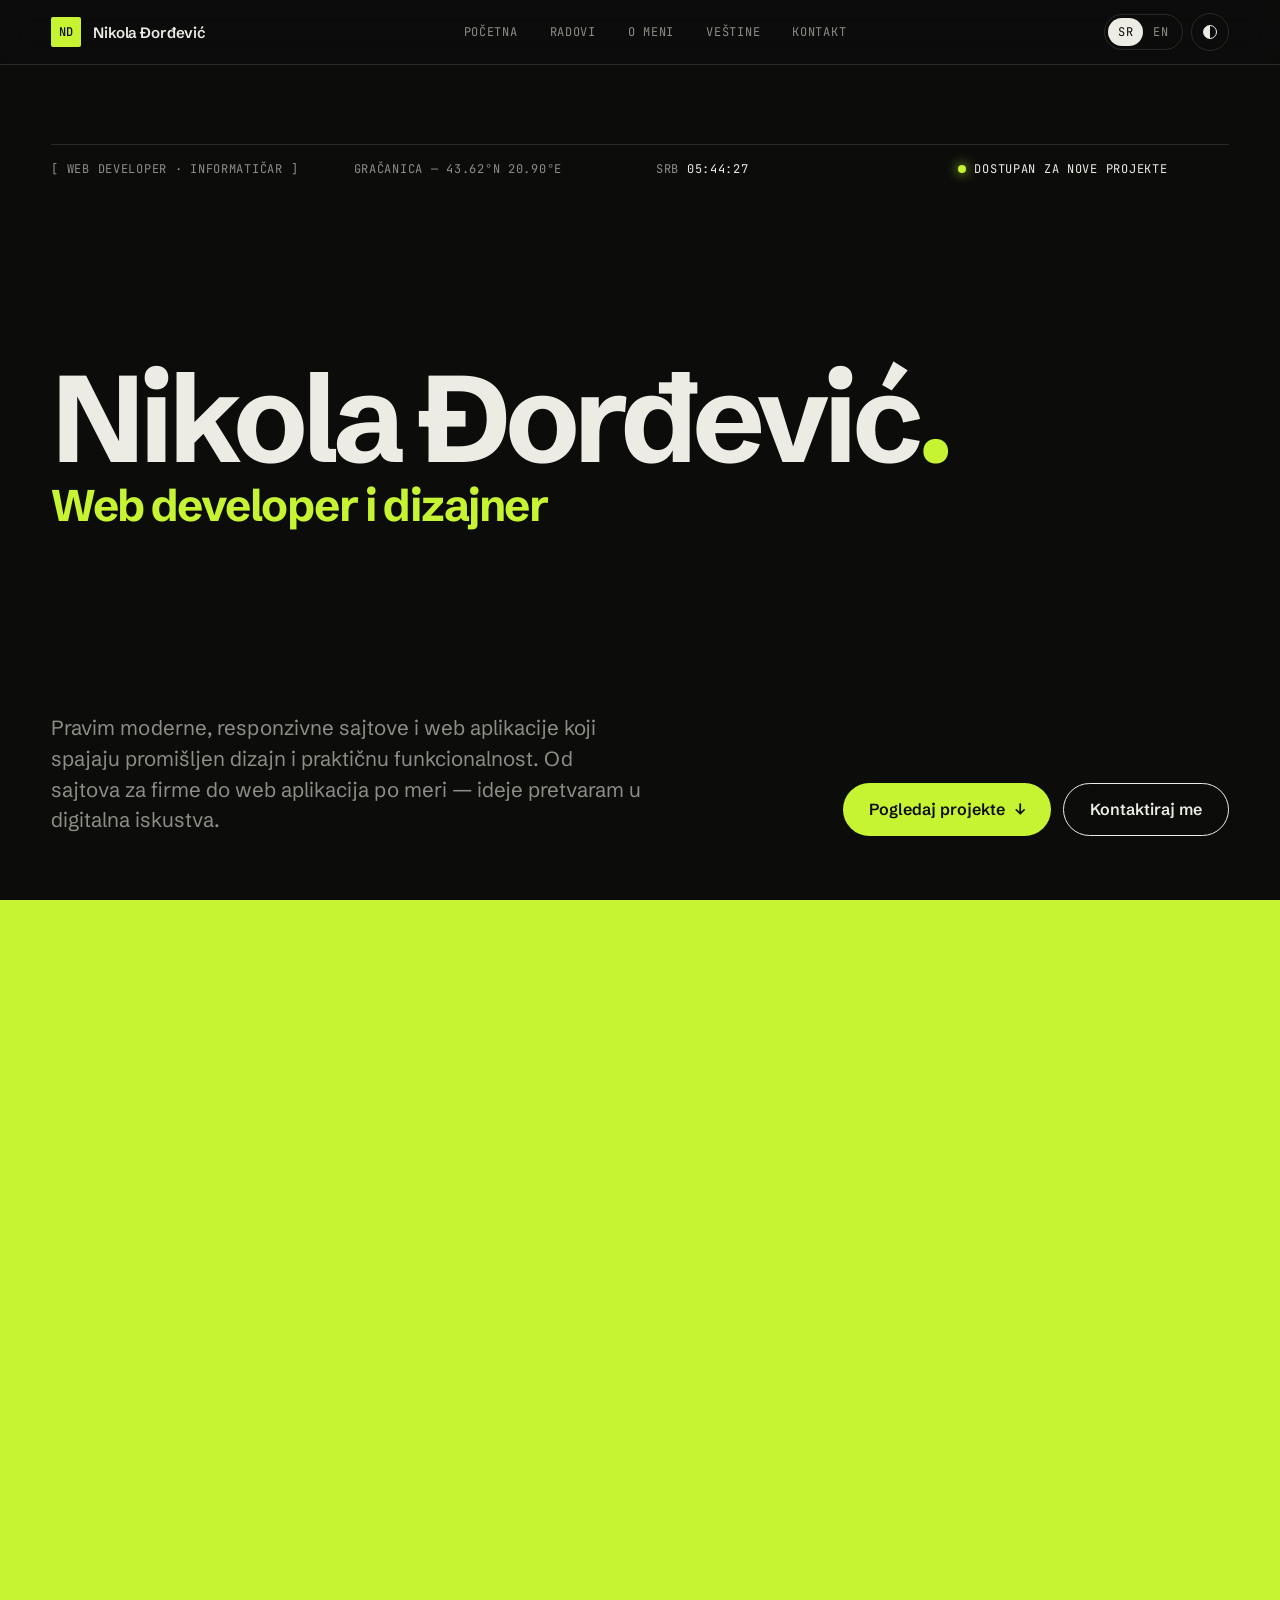
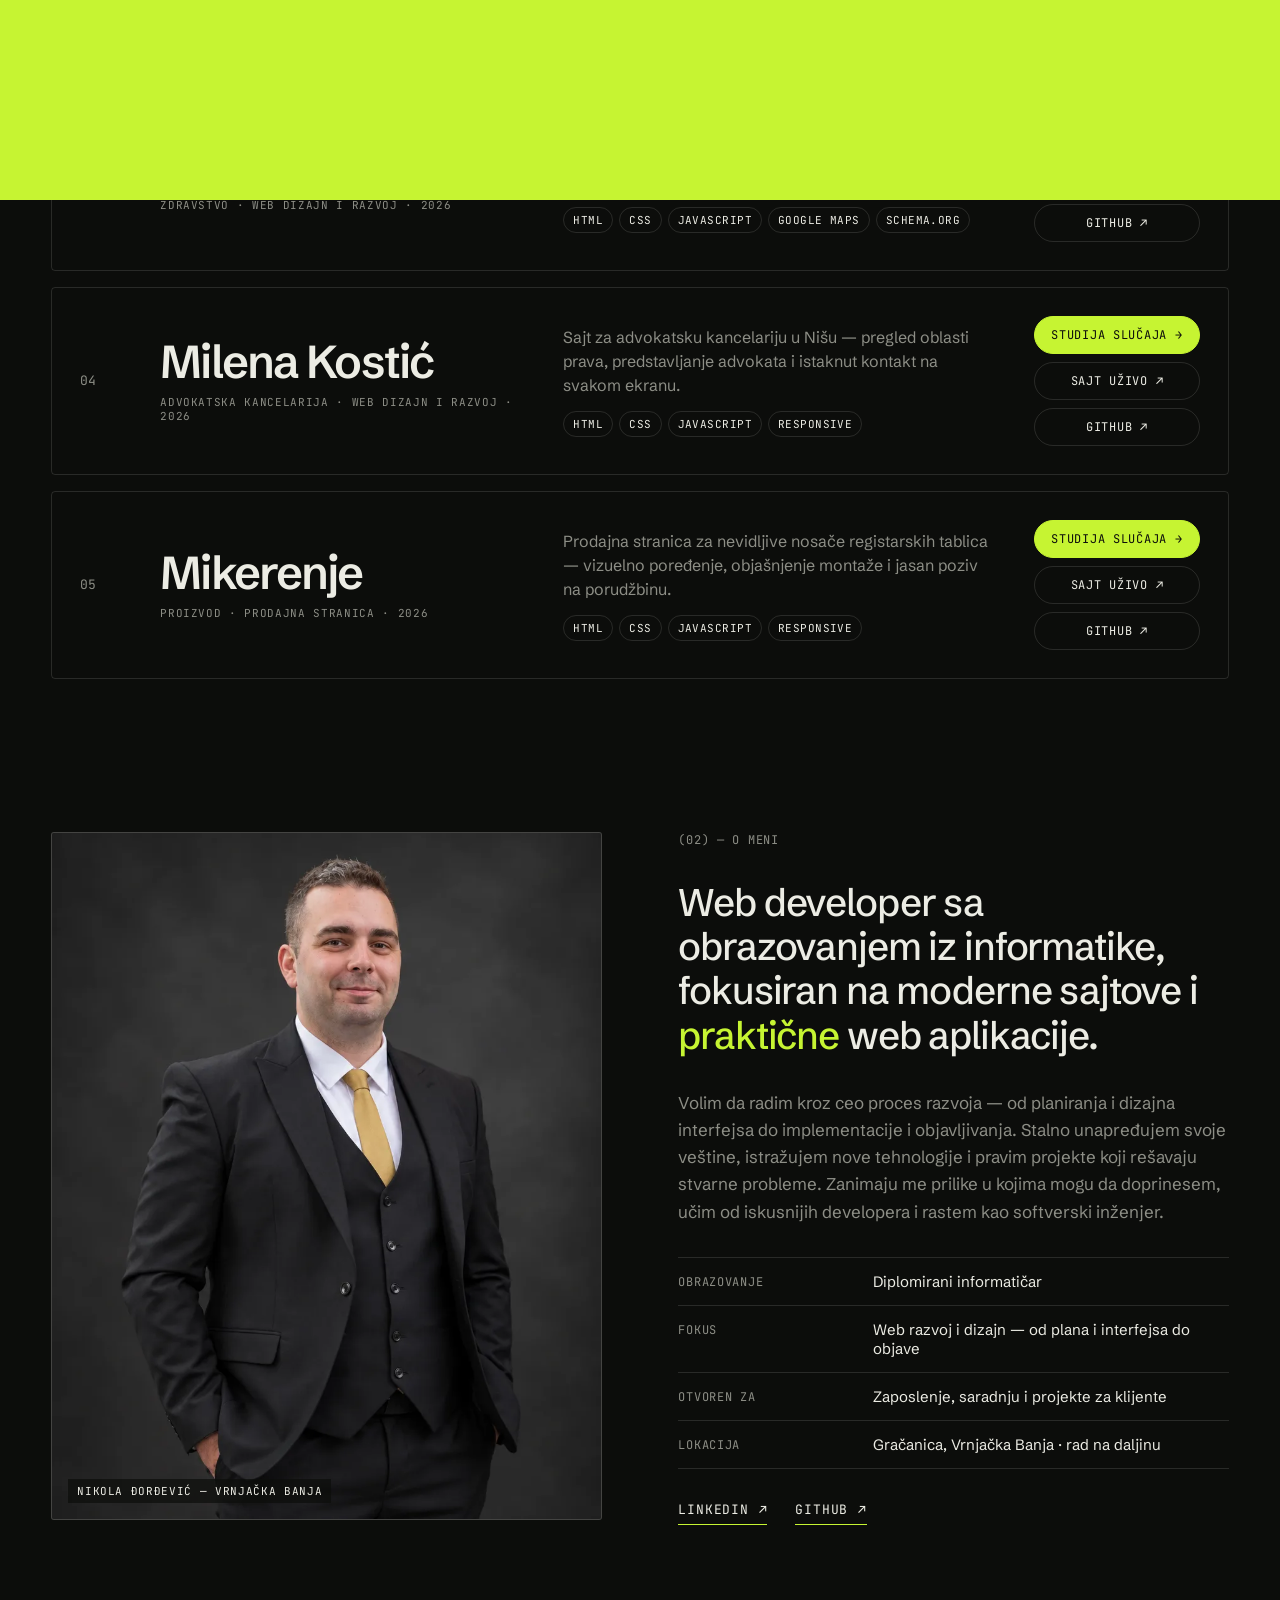
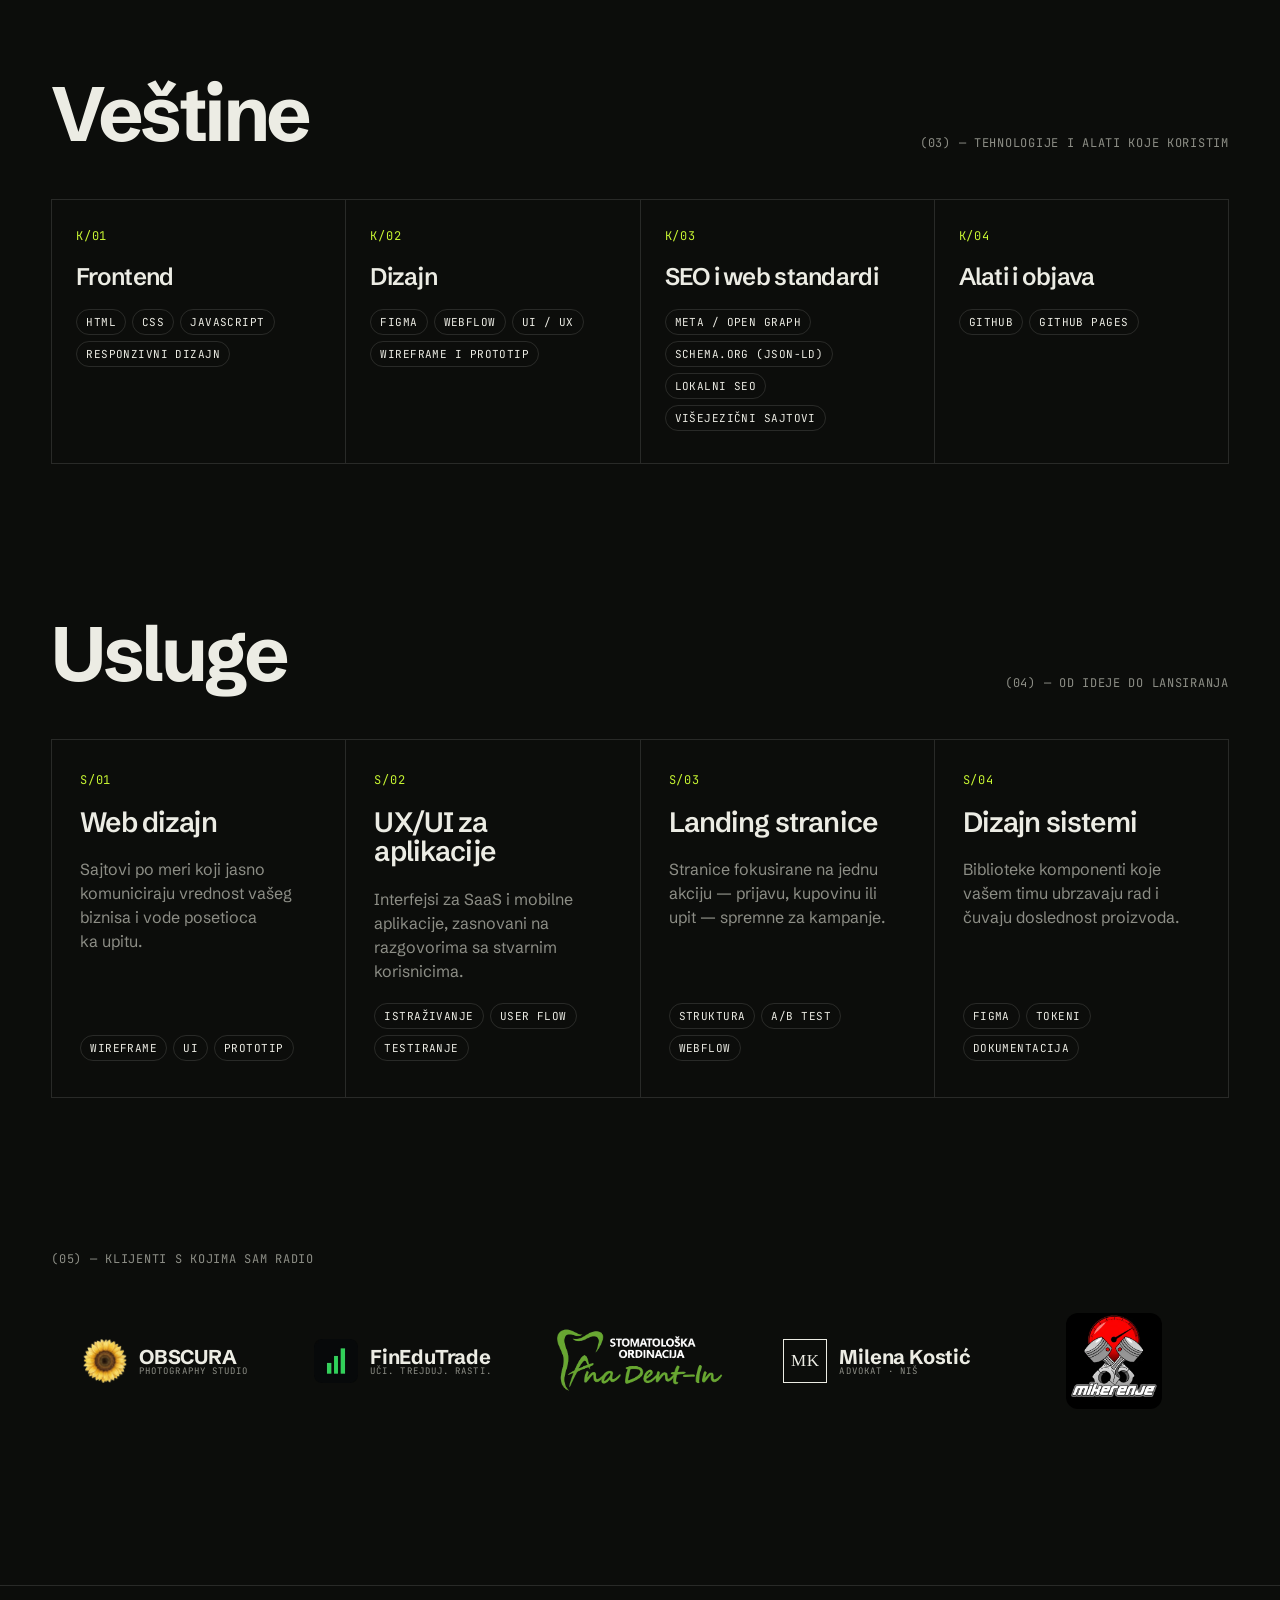
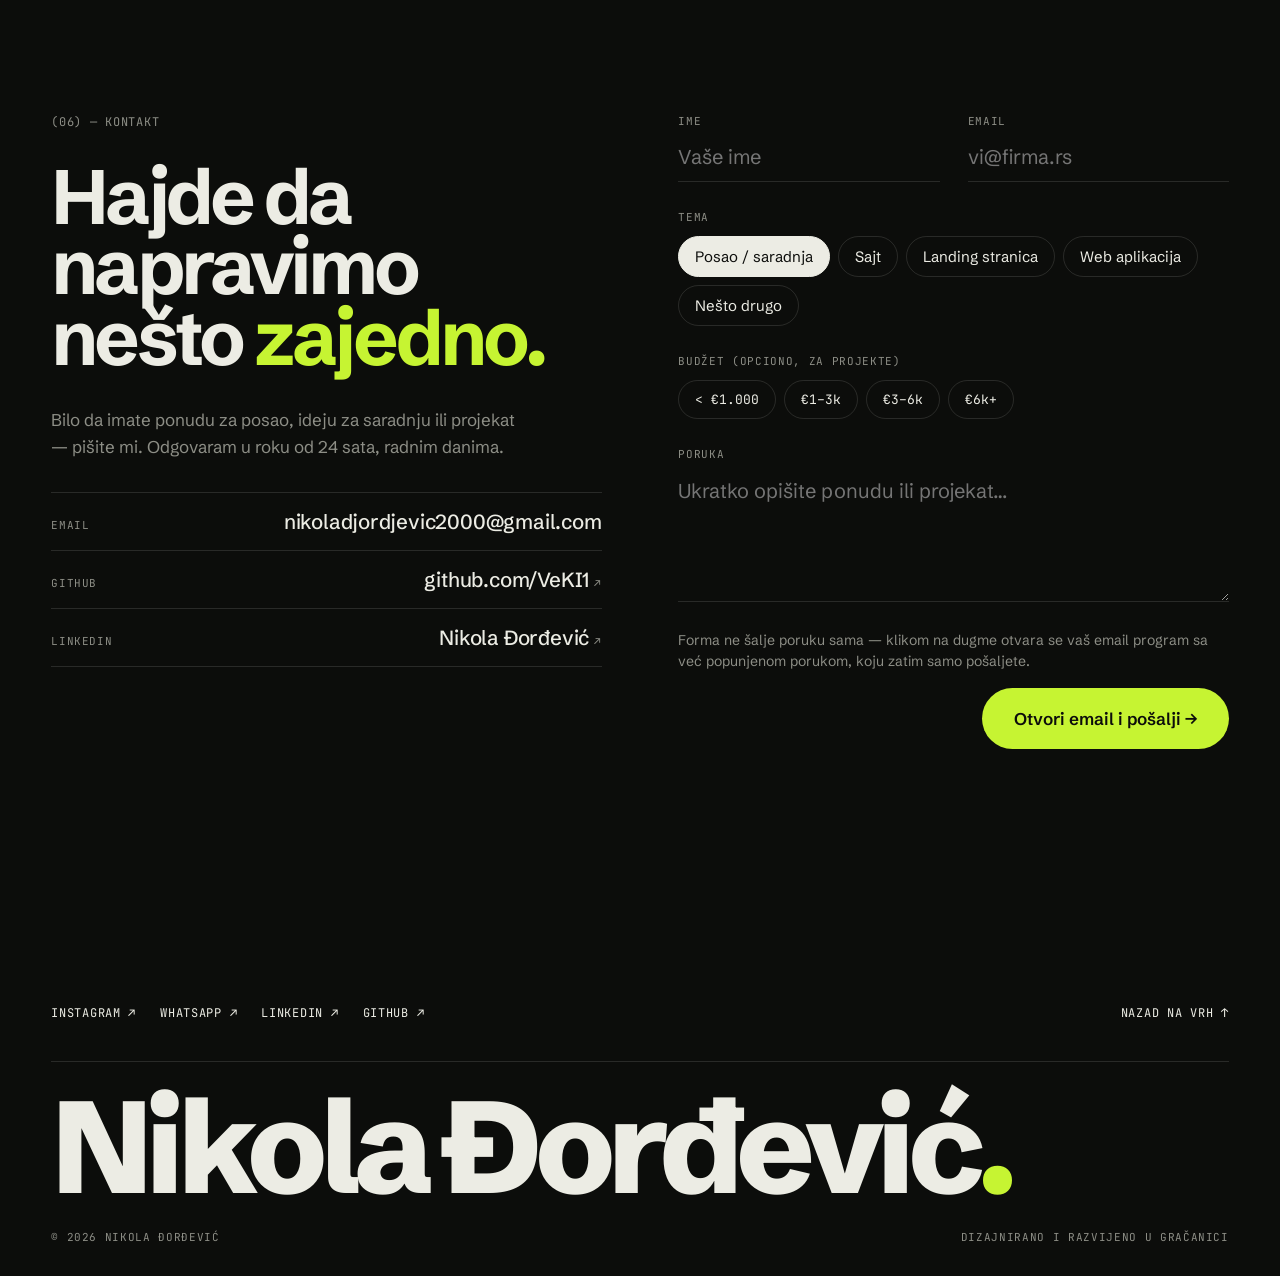
==== commit 6926f7bc: "Location: show only Gračanica in hero and footer Co-Authored-By: Claude Opus 5.5 <noreply@anthropic." ====
--- a/index.html
+++ b/index.html
@@ -165,7 +165,7 @@
   <section id="top" style="margin:0 auto;padding:clamp(120px,16vh,170px) clamp(20px,4vw,56px) 64px;min-height:100vh;display:flex;flex-direction:column;justify-content:space-between;gap:56px">
     <div style="display:grid;grid-template-columns:repeat(auto-fit,minmax(200px,1fr));gap:16px 32px;font-family:'JetBrains Mono',monospace;font-size:12px;letter-spacing:.06em;text-transform:uppercase;color:var(--mut);border-top:1px solid var(--ln);padding-top:16px">
       <span><span data-l="sr">[ Web developer · Informatičar ]</span><span data-l="en" lang="en">[ Web developer · Informatics ]</span></span>
-      <span><span data-l="sr">Gračanica — Vrnjačka Banja</span><span data-l="en" lang="en">Gračanica — Vrnjačka Banja, Serbia</span> — 43.62°N 20.90°E</span>
+      <span><span data-l="sr">Gračanica</span><span data-l="en" lang="en">Gračanica, Serbia</span> — 43.62°N 20.90°E</span>
       <span>SRB <span data-ref="clock" style="color:var(--ink)">--:--:--</span></span>
       <span style="display:flex;align-items:center;gap:8px;color:var(--ink)"><span data-ref="blink" style="width:8px;height:8px;border-radius:50%;background:var(--acc);box-shadow:0 0 12px var(--acc)"></span><span data-l="sr">Dostupan za nove projekte</span><span data-l="en" lang="en">Available for new projects</span></span>
     </div>
@@ -646,7 +646,7 @@
   <div aria-hidden="true" style="font-size:clamp(34px,10.2vw,150px);font-weight:800;letter-spacing:-.06em;line-height:.8;white-space:nowrap;border-top:1px solid var(--ln);padding-top:32px">Nikola Đorđević<span style="color:var(--acct)">.</span></div>
   <div style="display:flex;flex-wrap:wrap;justify-content:space-between;gap:16px;margin-top:32px;font-family:'JetBrains Mono',monospace;font-size:11px;letter-spacing:.06em;text-transform:uppercase;color:var(--mut)">
     <span>© <span data-ref="year">2026</span> Nikola Đorđević</span>
-    <span><span data-l="sr">Dizajnirano i razvijeno u Vrnjačkoj Banji</span><span data-l="en" lang="en">Designed and built in Vrnjačka Banja</span></span>
+    <span><span data-l="sr">Dizajnirano i razvijeno u Gračanici</span><span data-l="en" lang="en">Designed and built in Gračanica</span></span>
   </div>
 </footer>
 
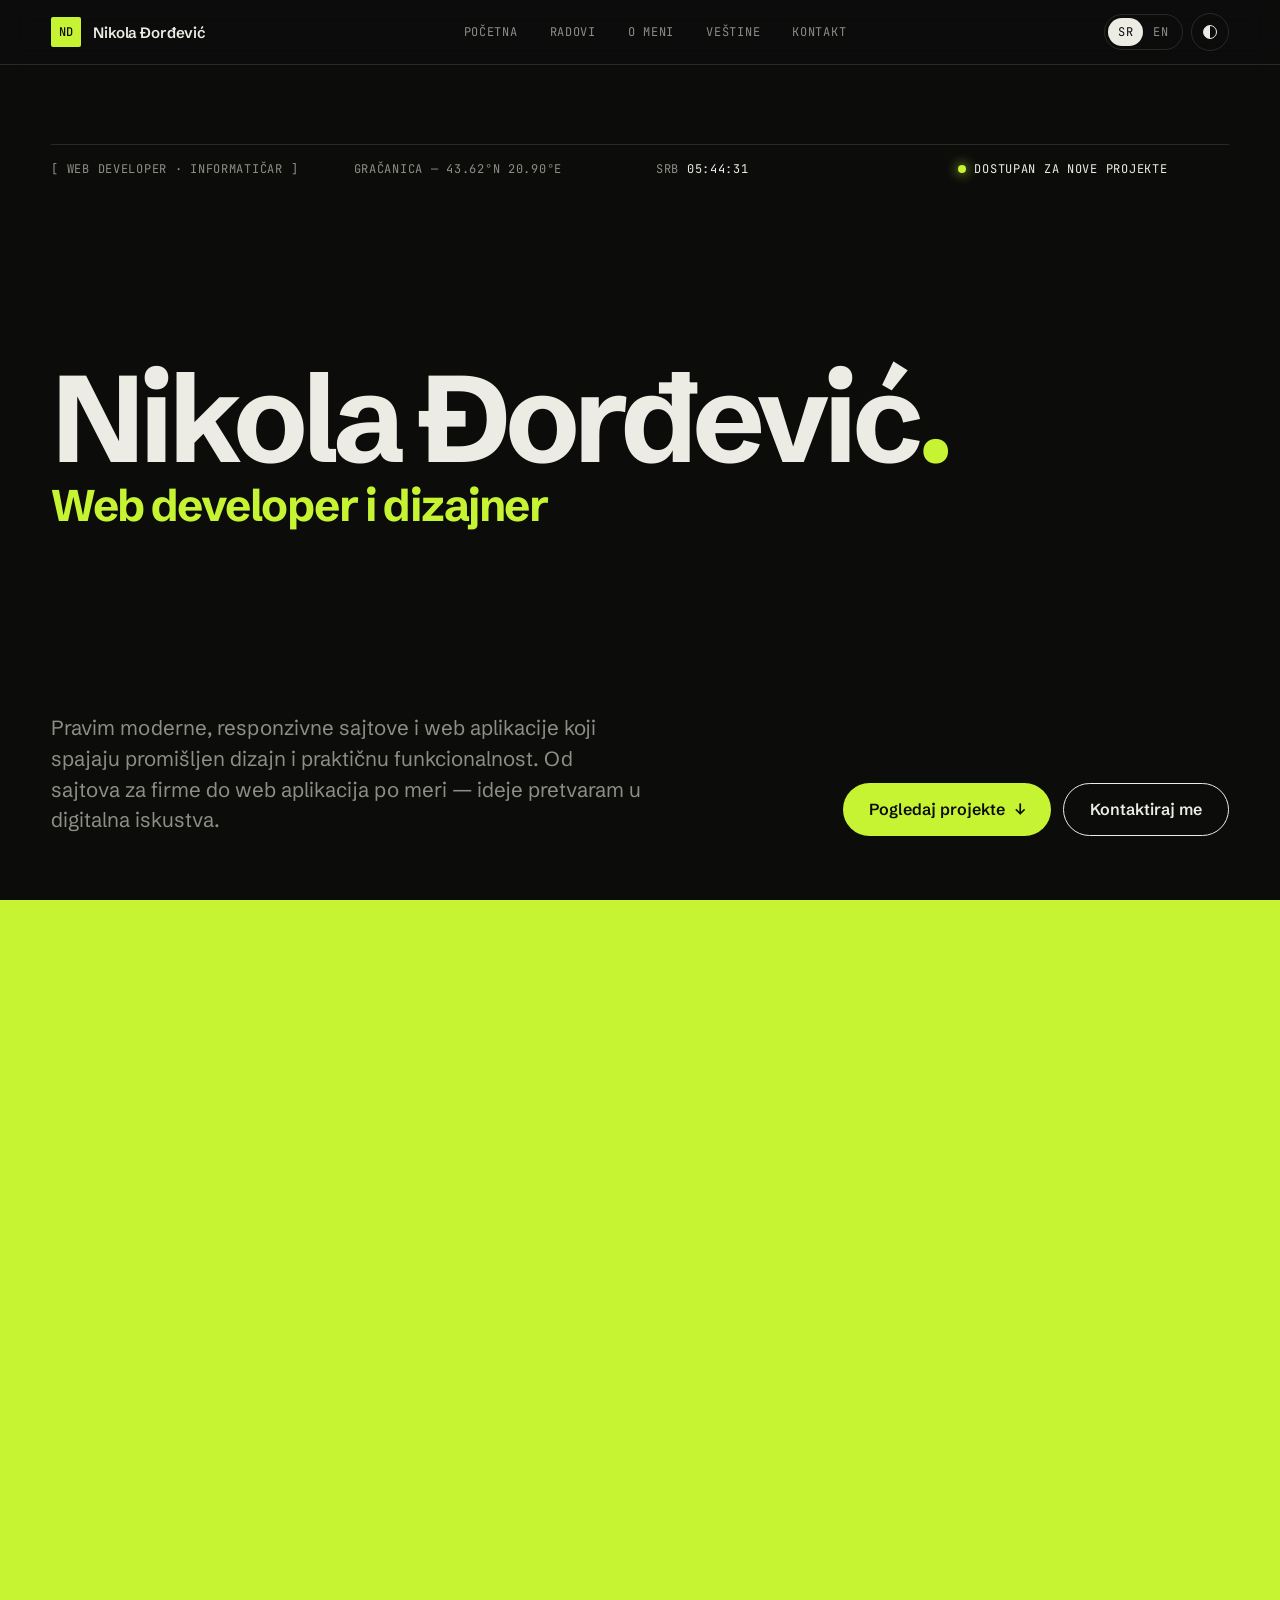
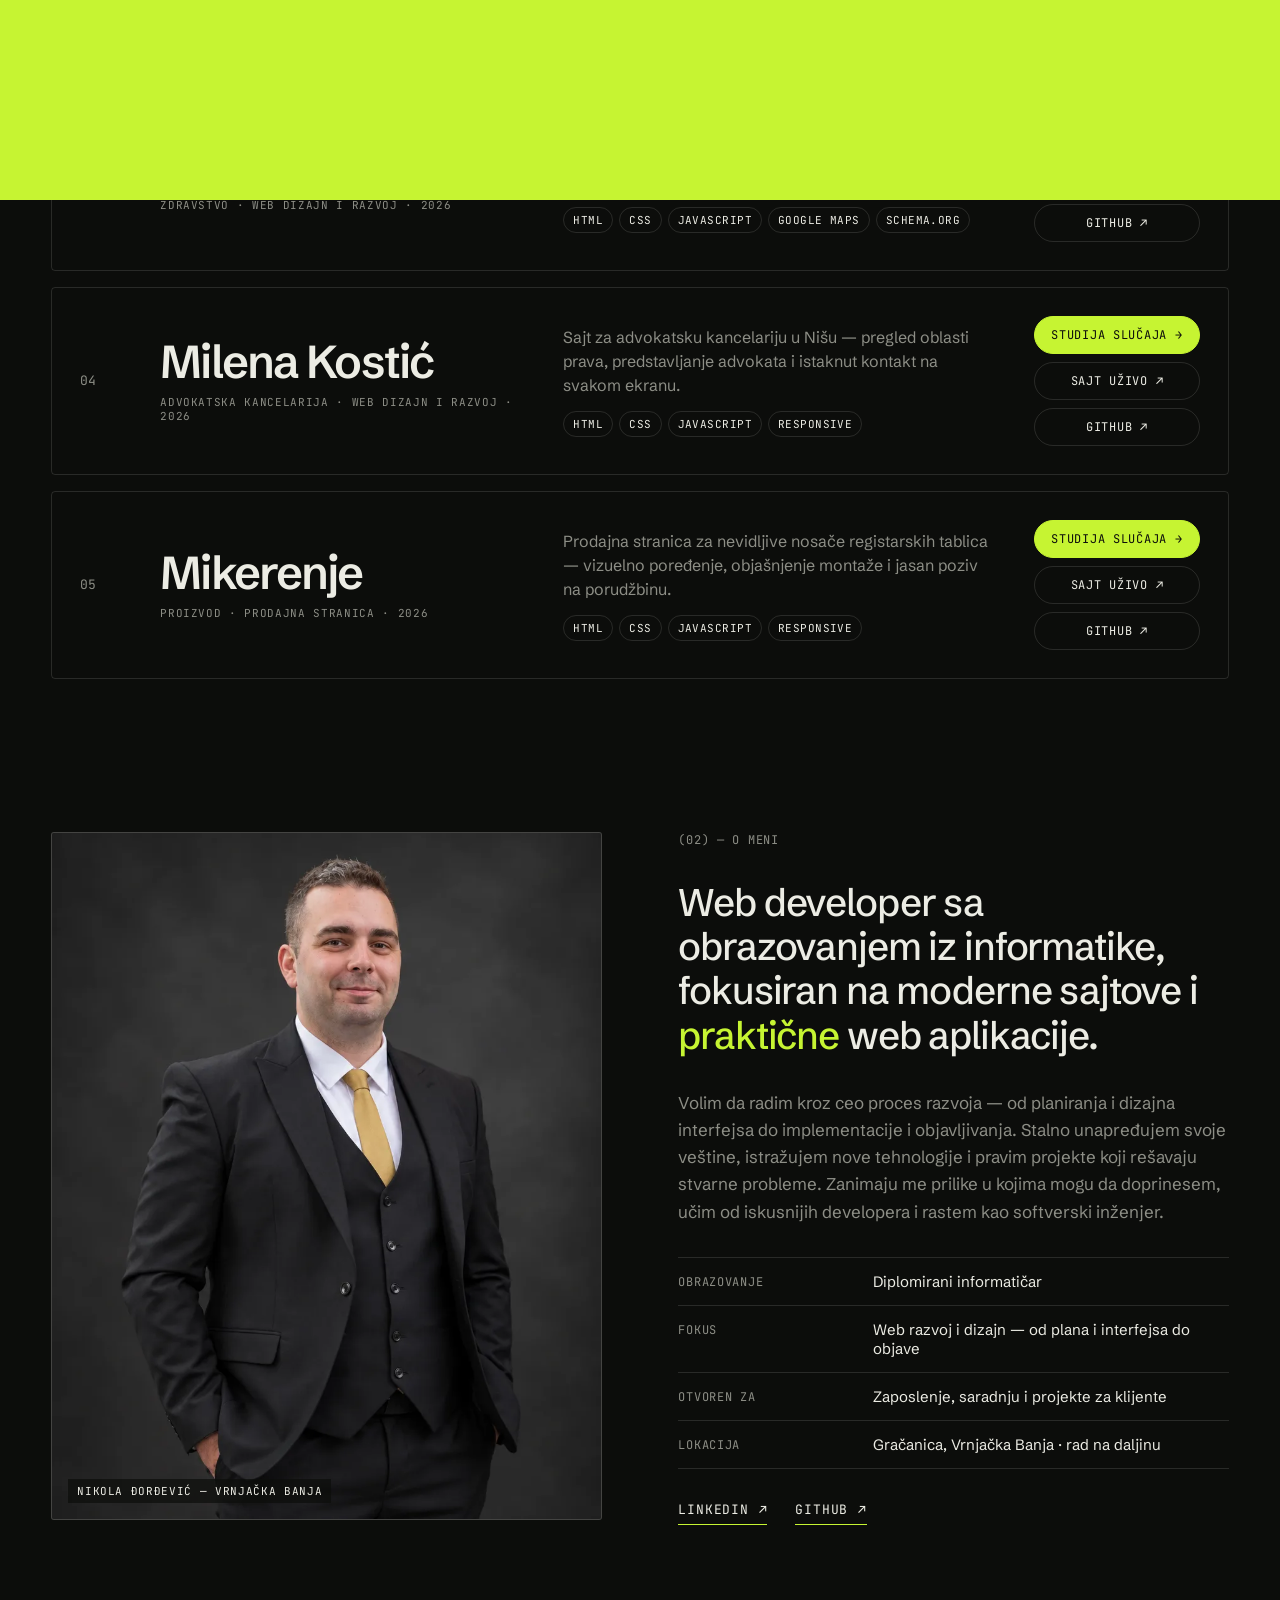
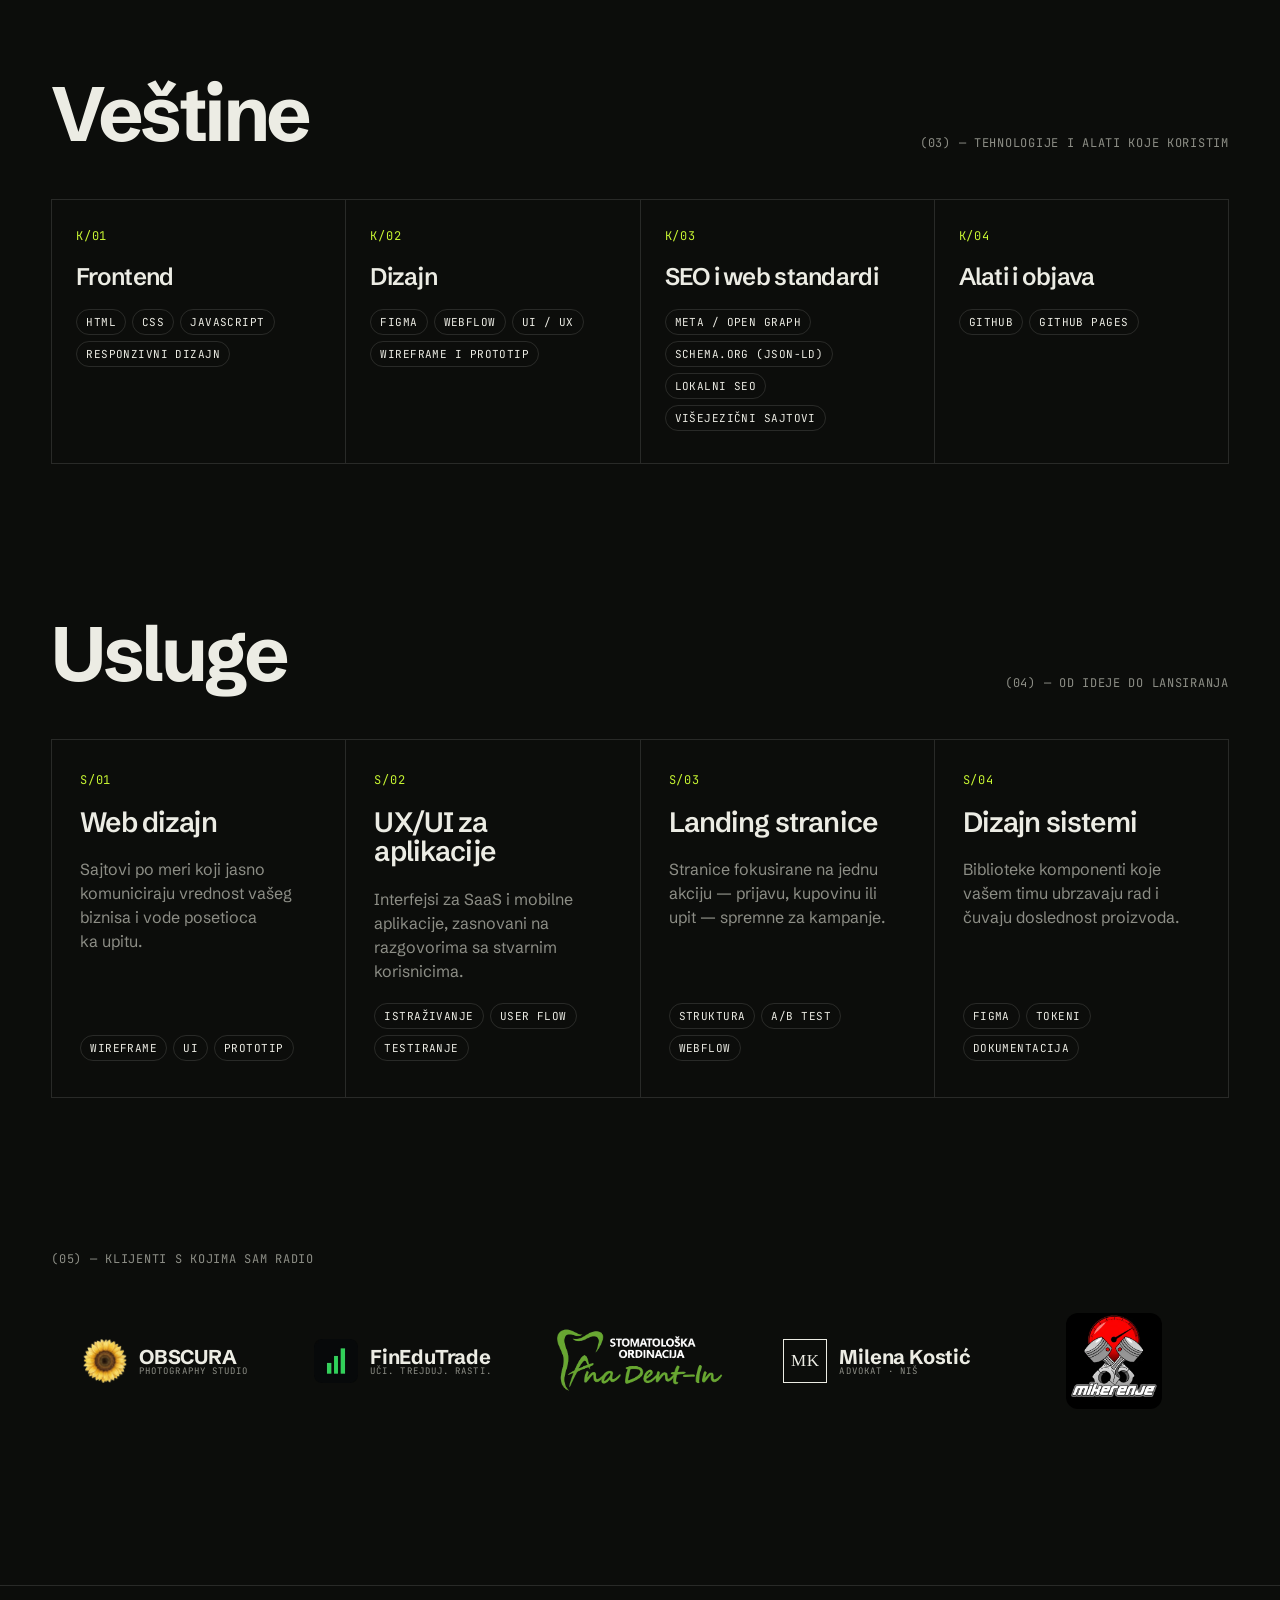
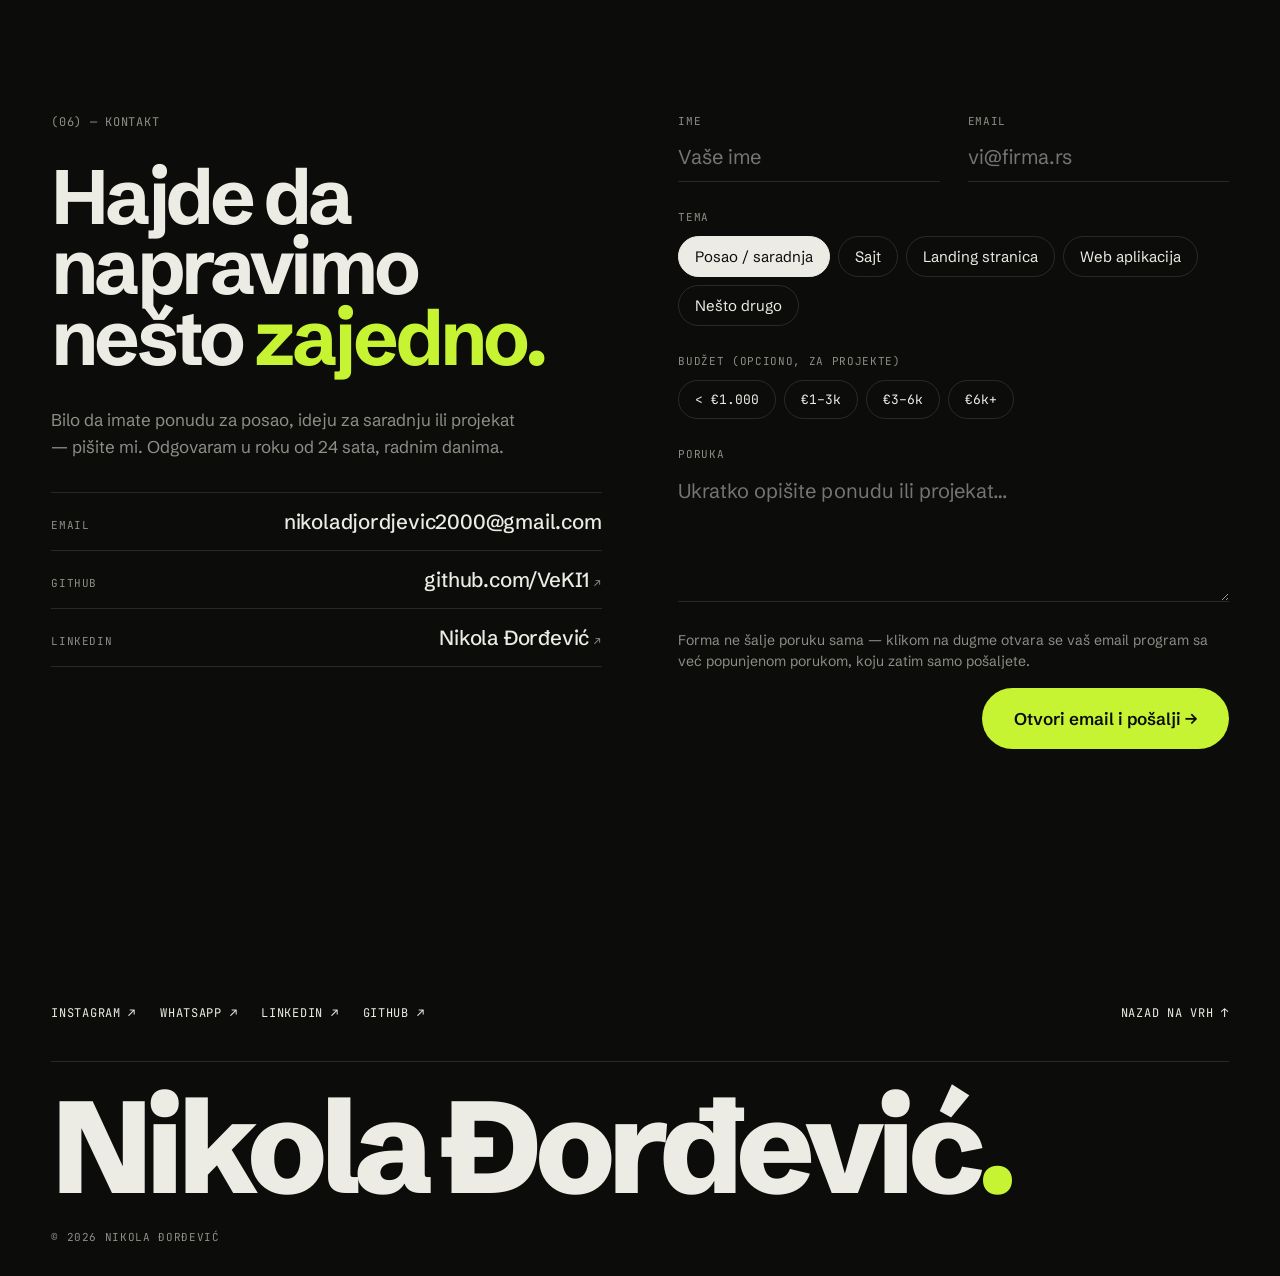
==== commit 17716160: "Footer: remove 'Designed and built in' line Co-Authored-By: Claude Opus 5.5 <noreply@anthropic.com> " ====
--- a/index.html
+++ b/index.html
@@ -646,7 +646,6 @@
   <div aria-hidden="true" style="font-size:clamp(34px,10.2vw,150px);font-weight:800;letter-spacing:-.06em;line-height:.8;white-space:nowrap;border-top:1px solid var(--ln);padding-top:32px">Nikola Đorđević<span style="color:var(--acct)">.</span></div>
   <div style="display:flex;flex-wrap:wrap;justify-content:space-between;gap:16px;margin-top:32px;font-family:'JetBrains Mono',monospace;font-size:11px;letter-spacing:.06em;text-transform:uppercase;color:var(--mut)">
     <span>© <span data-ref="year">2026</span> Nikola Đorđević</span>
-    <span><span data-l="sr">Dizajnirano i razvijeno u Gračanici</span><span data-l="en" lang="en">Designed and built in Gračanica</span></span>
   </div>
 </footer>
 
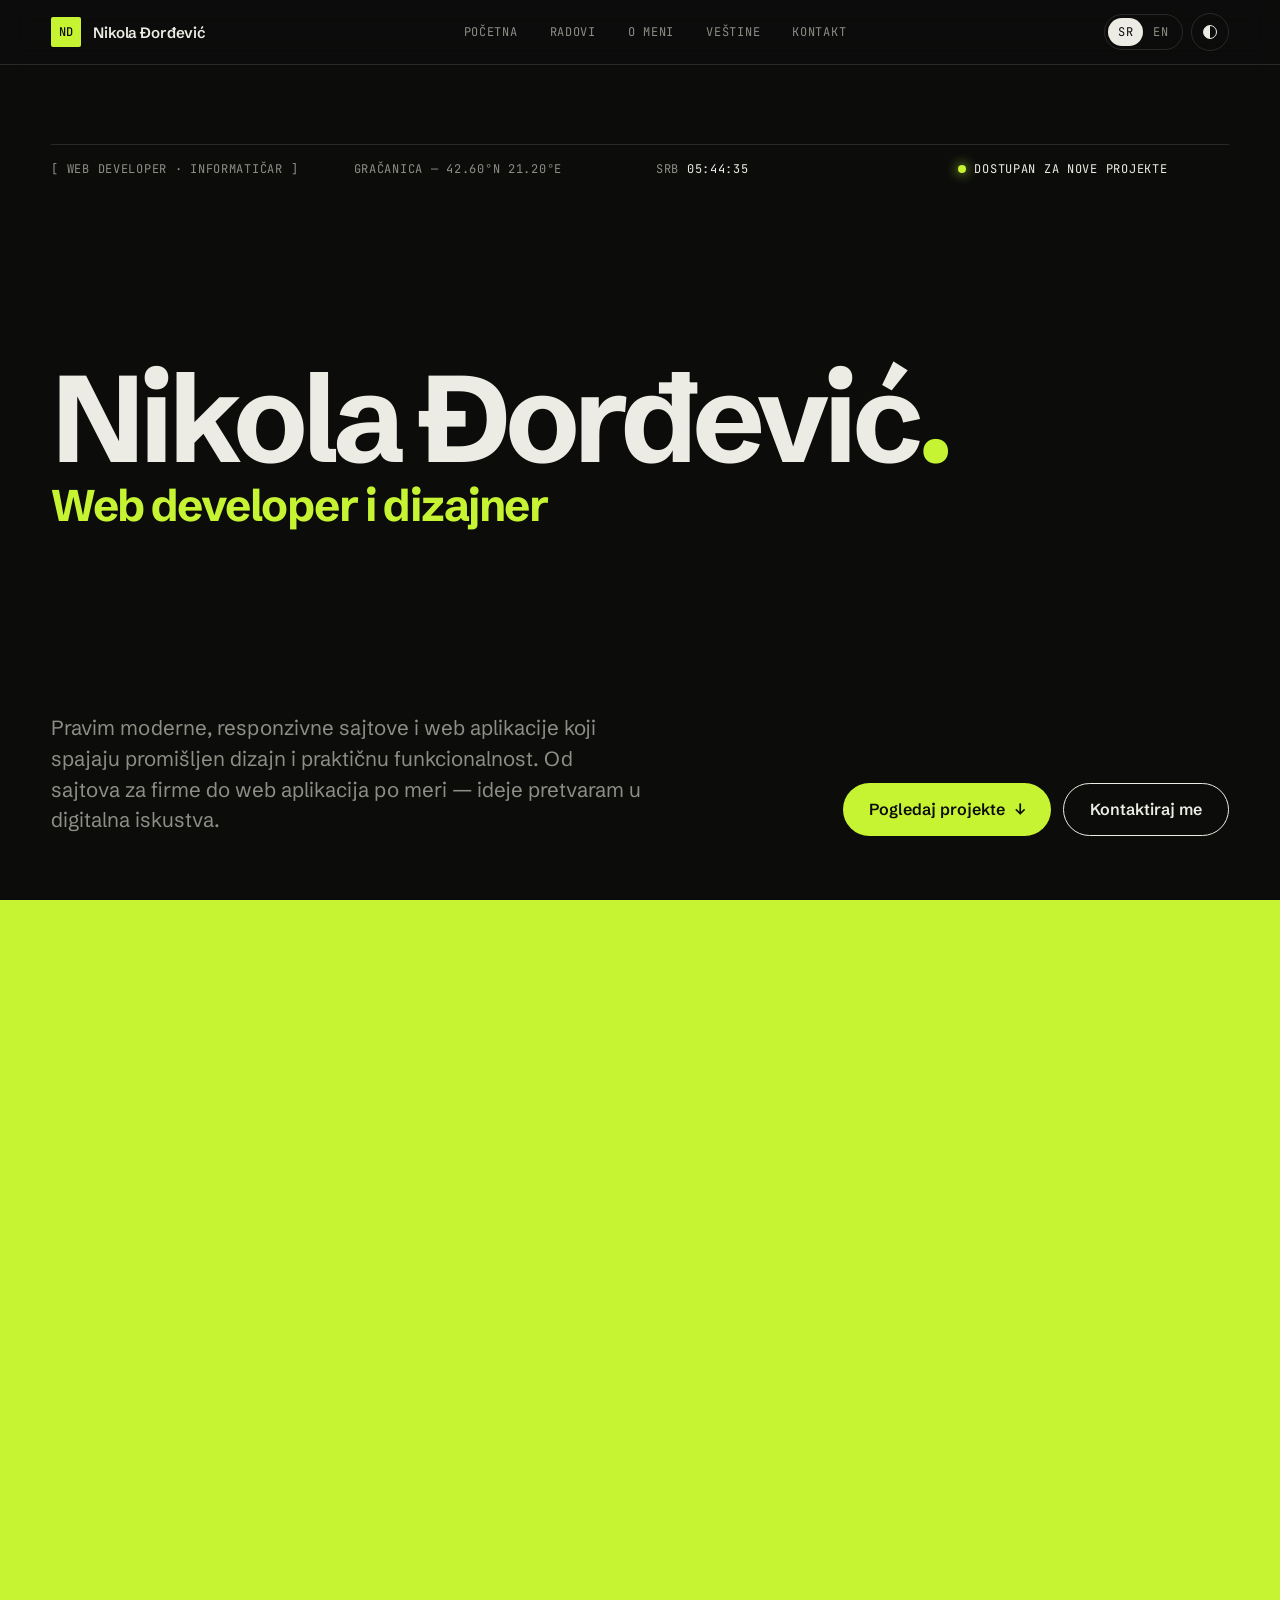
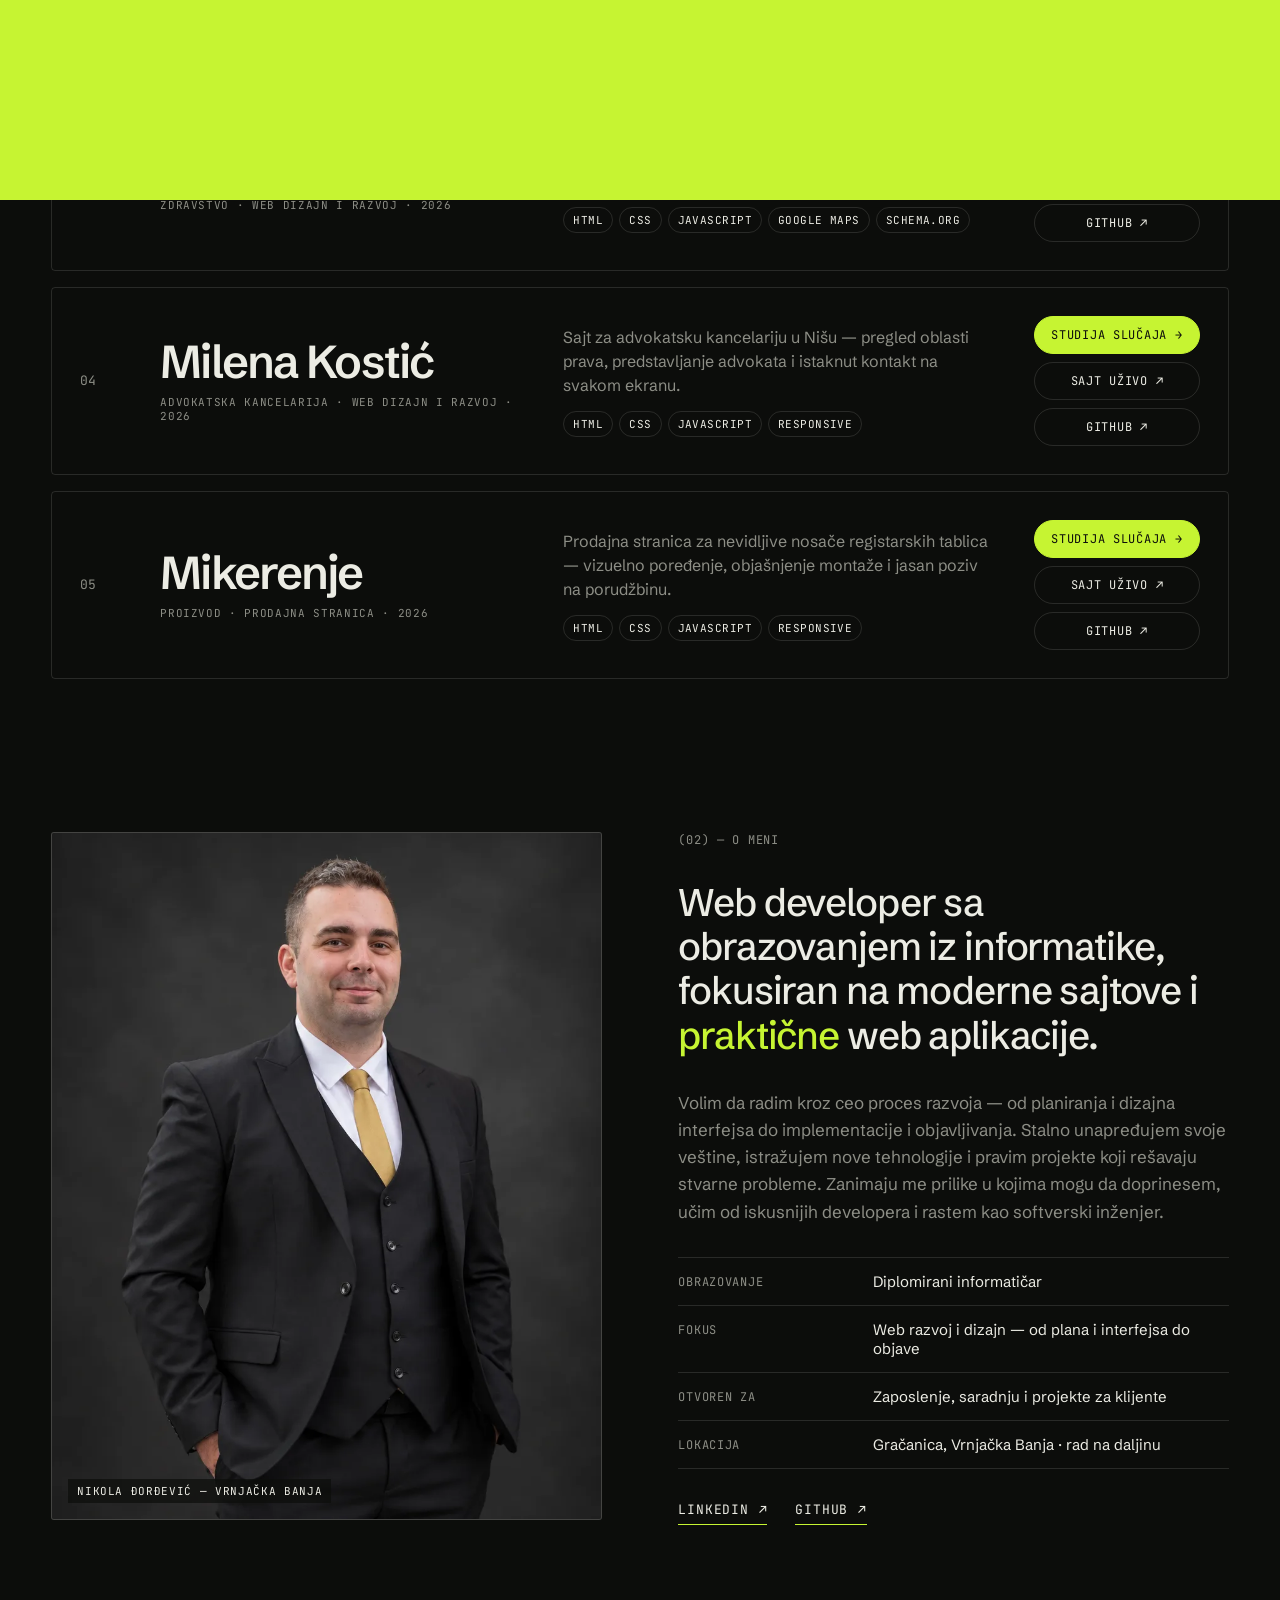
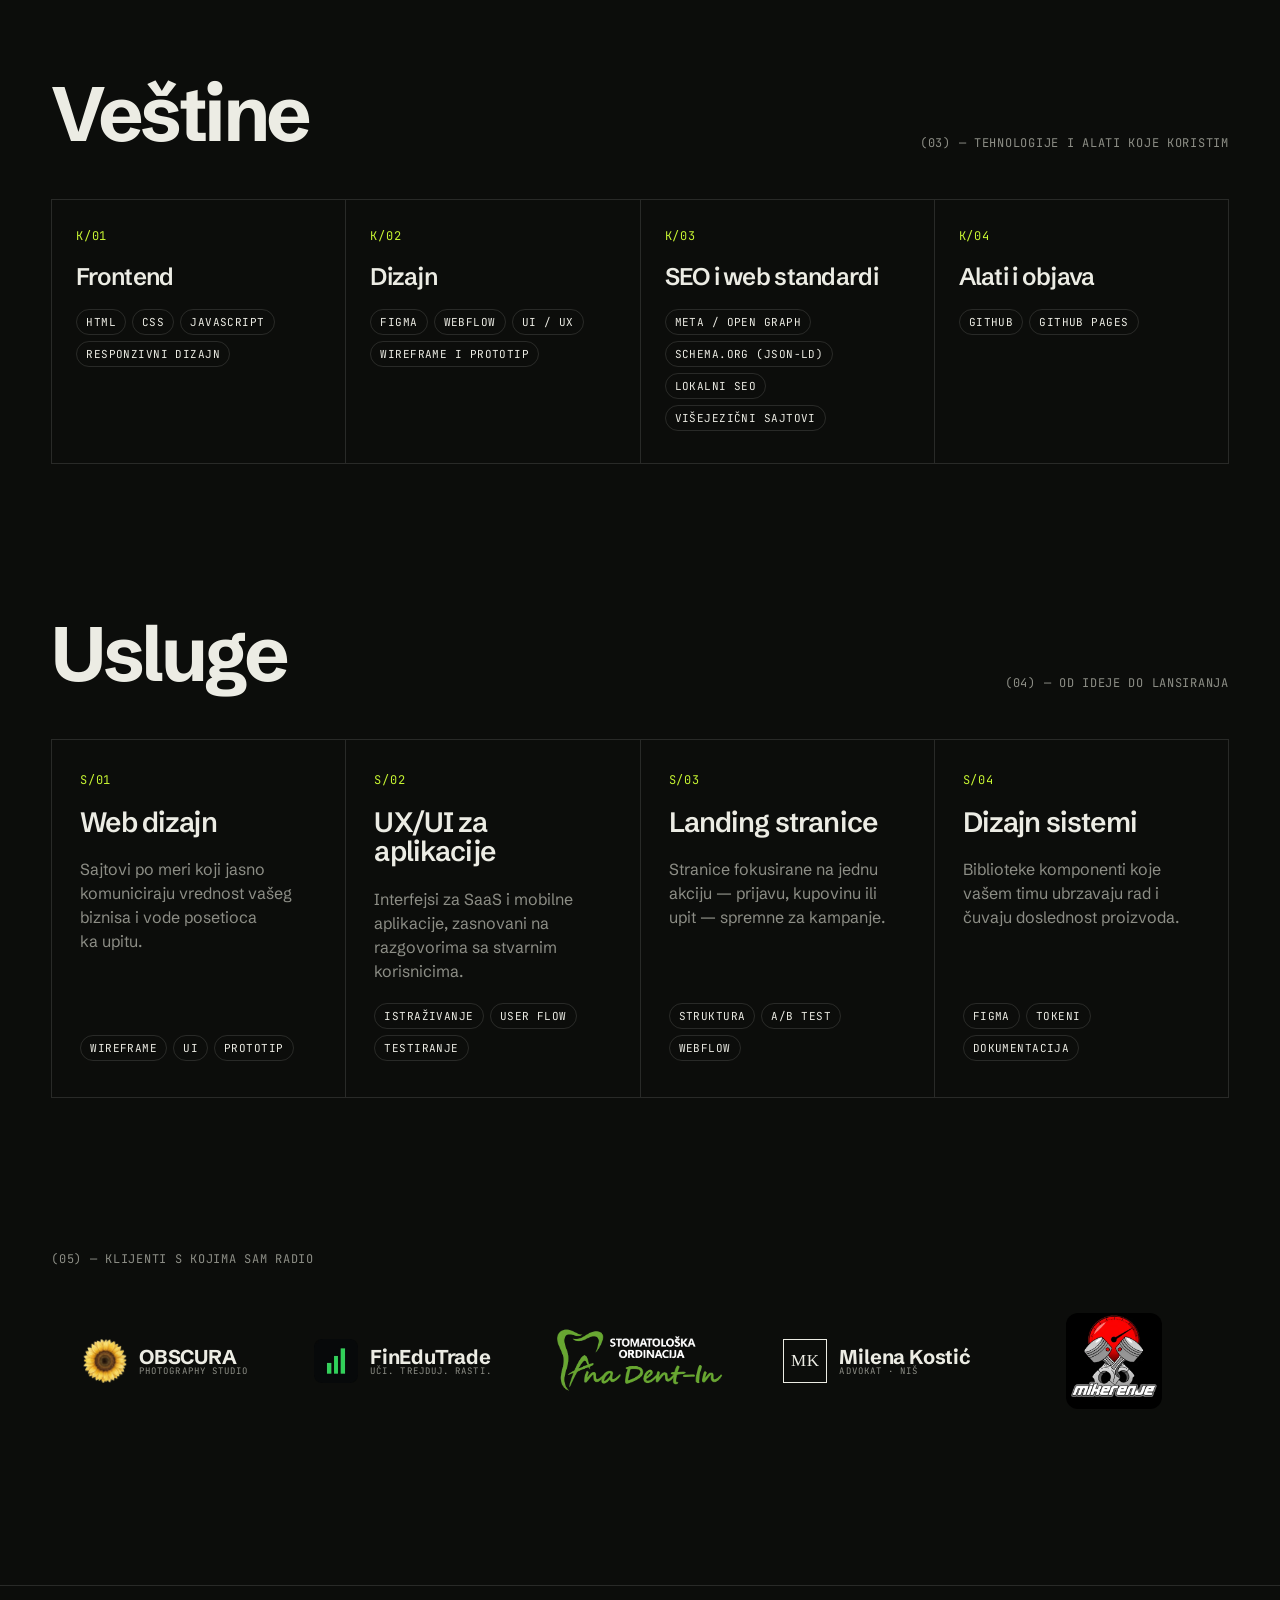
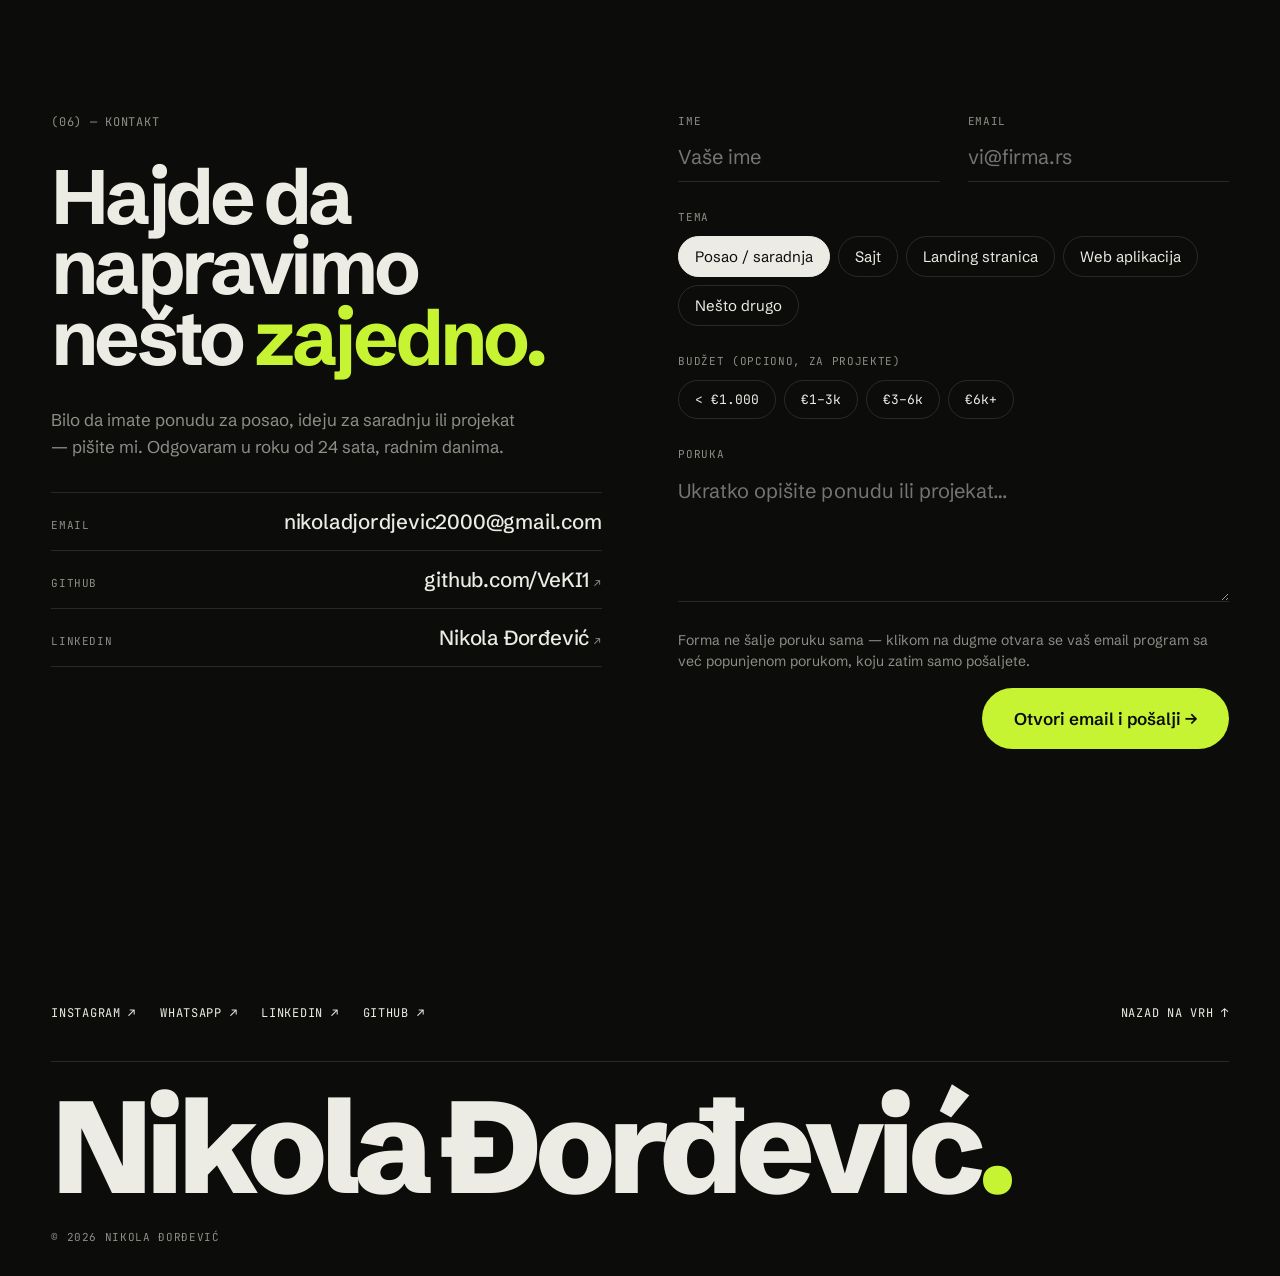
==== commit cc584cb5: "Hero: coordinates for Gračanica Co-Authored-By: Claude Opus 5.5 <noreply@anthropic.com> Claude-Sessi" ====
--- a/index.html
+++ b/index.html
@@ -165,7 +165,7 @@
   <section id="top" style="margin:0 auto;padding:clamp(120px,16vh,170px) clamp(20px,4vw,56px) 64px;min-height:100vh;display:flex;flex-direction:column;justify-content:space-between;gap:56px">
     <div style="display:grid;grid-template-columns:repeat(auto-fit,minmax(200px,1fr));gap:16px 32px;font-family:'JetBrains Mono',monospace;font-size:12px;letter-spacing:.06em;text-transform:uppercase;color:var(--mut);border-top:1px solid var(--ln);padding-top:16px">
       <span><span data-l="sr">[ Web developer · Informatičar ]</span><span data-l="en" lang="en">[ Web developer · Informatics ]</span></span>
-      <span><span data-l="sr">Gračanica</span><span data-l="en" lang="en">Gračanica, Serbia</span> — 43.62°N 20.90°E</span>
+      <span><span data-l="sr">Gračanica</span><span data-l="en" lang="en">Gračanica</span> — 42.60°N 21.20°E</span>
       <span>SRB <span data-ref="clock" style="color:var(--ink)">--:--:--</span></span>
       <span style="display:flex;align-items:center;gap:8px;color:var(--ink)"><span data-ref="blink" style="width:8px;height:8px;border-radius:50%;background:var(--acc);box-shadow:0 0 12px var(--acc)"></span><span data-l="sr">Dostupan za nove projekte</span><span data-l="en" lang="en">Available for new projects</span></span>
     </div>
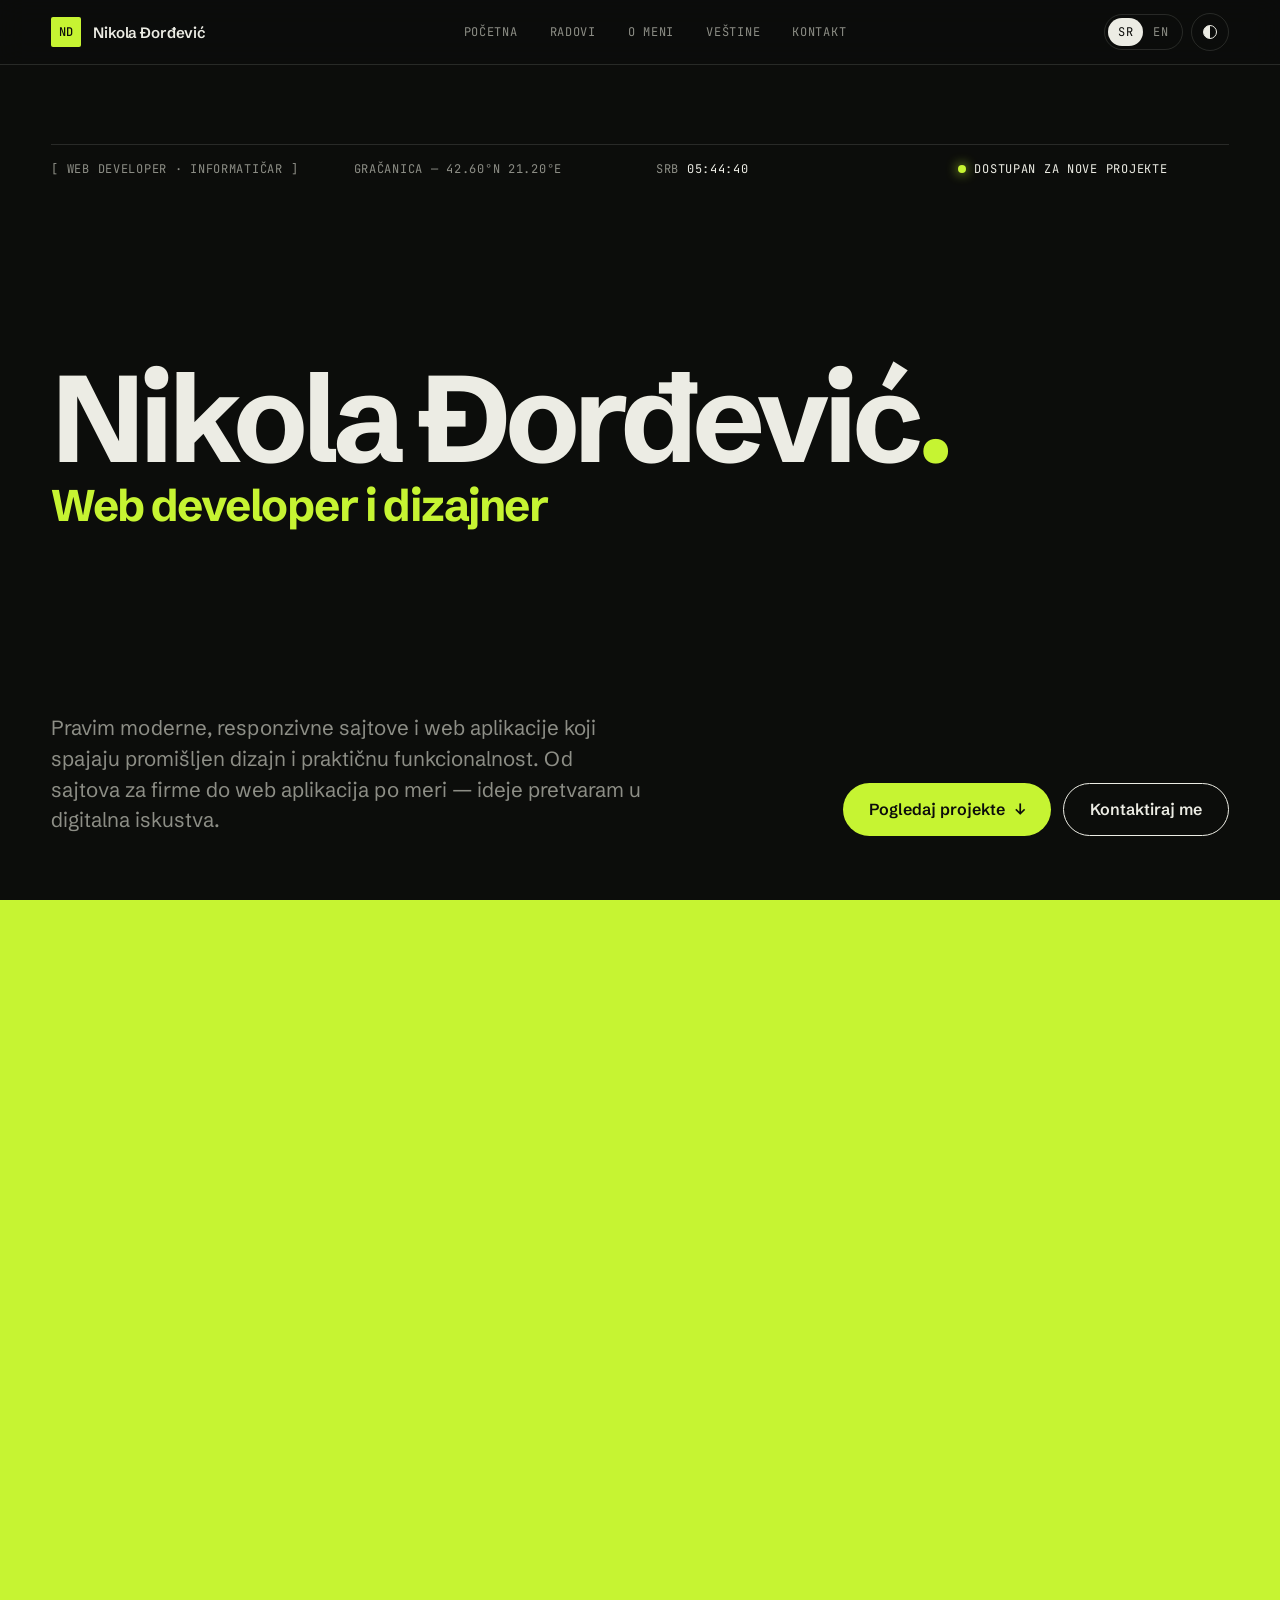
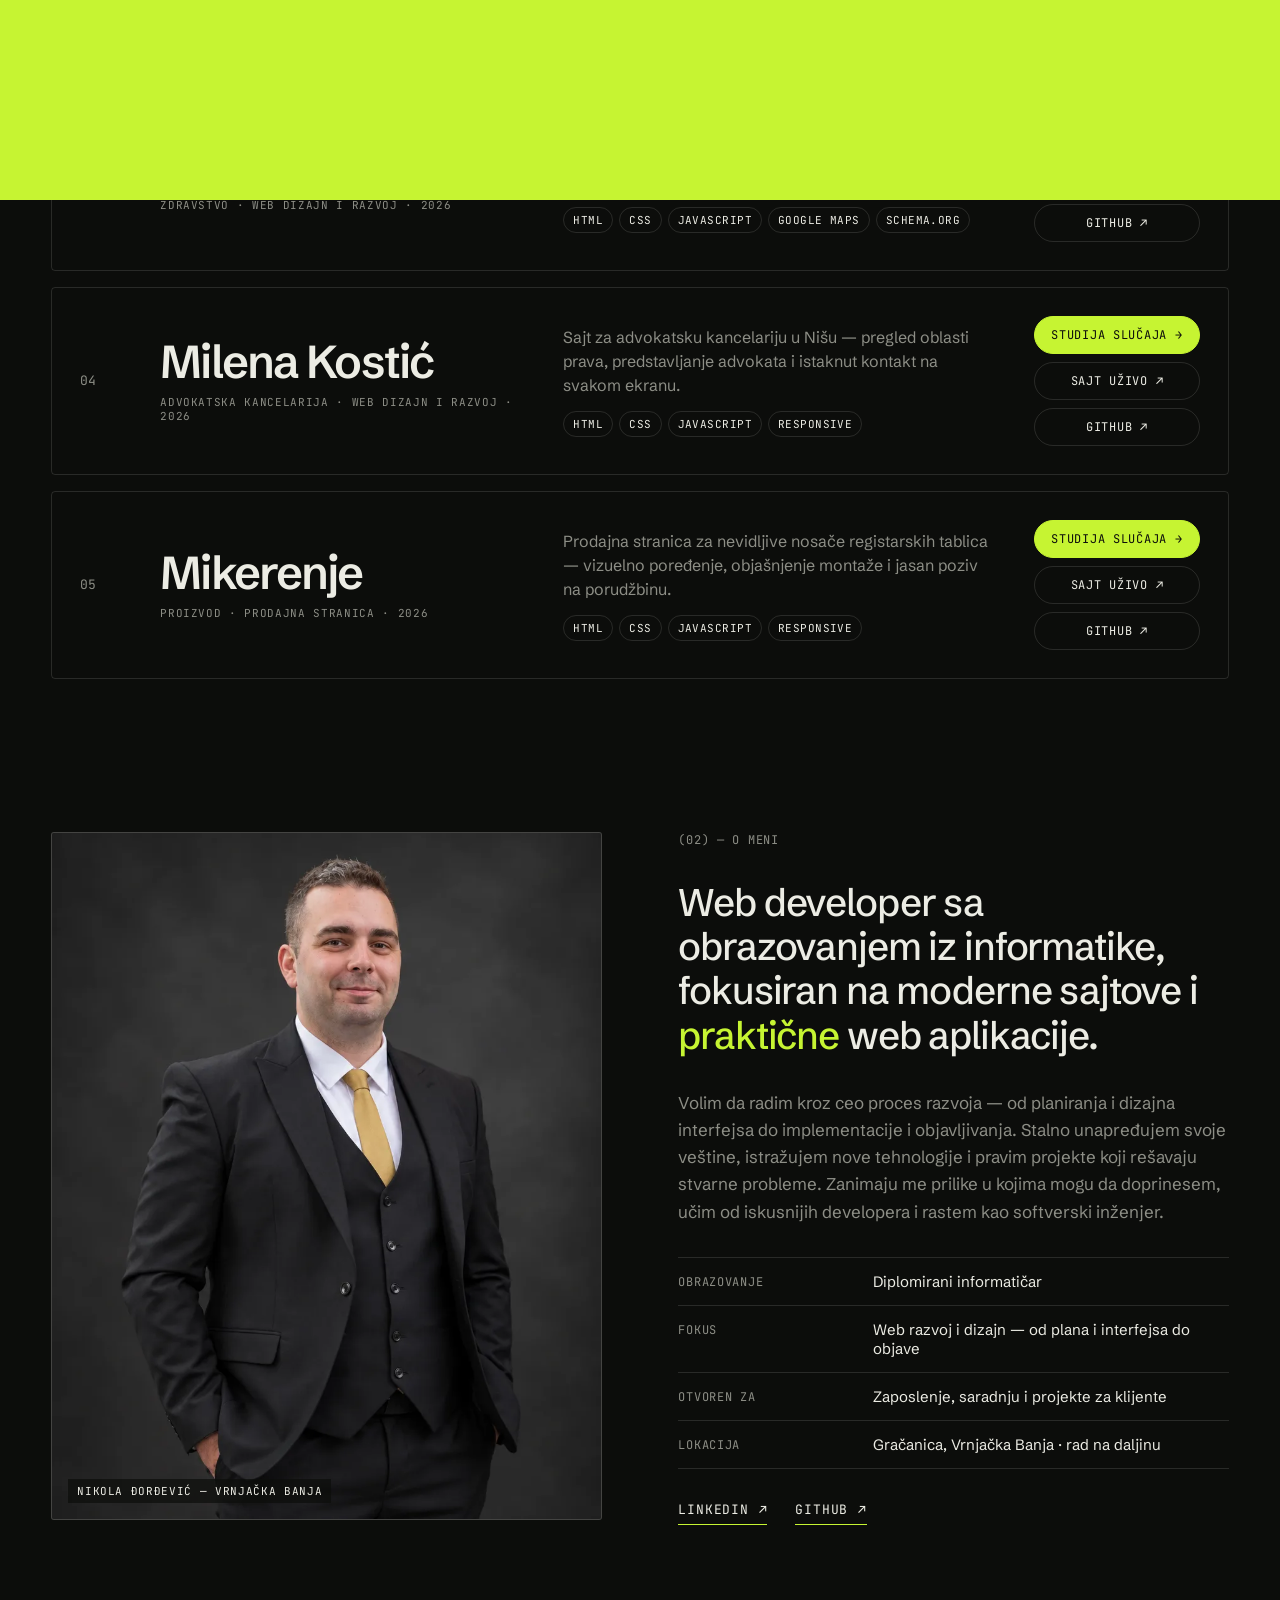
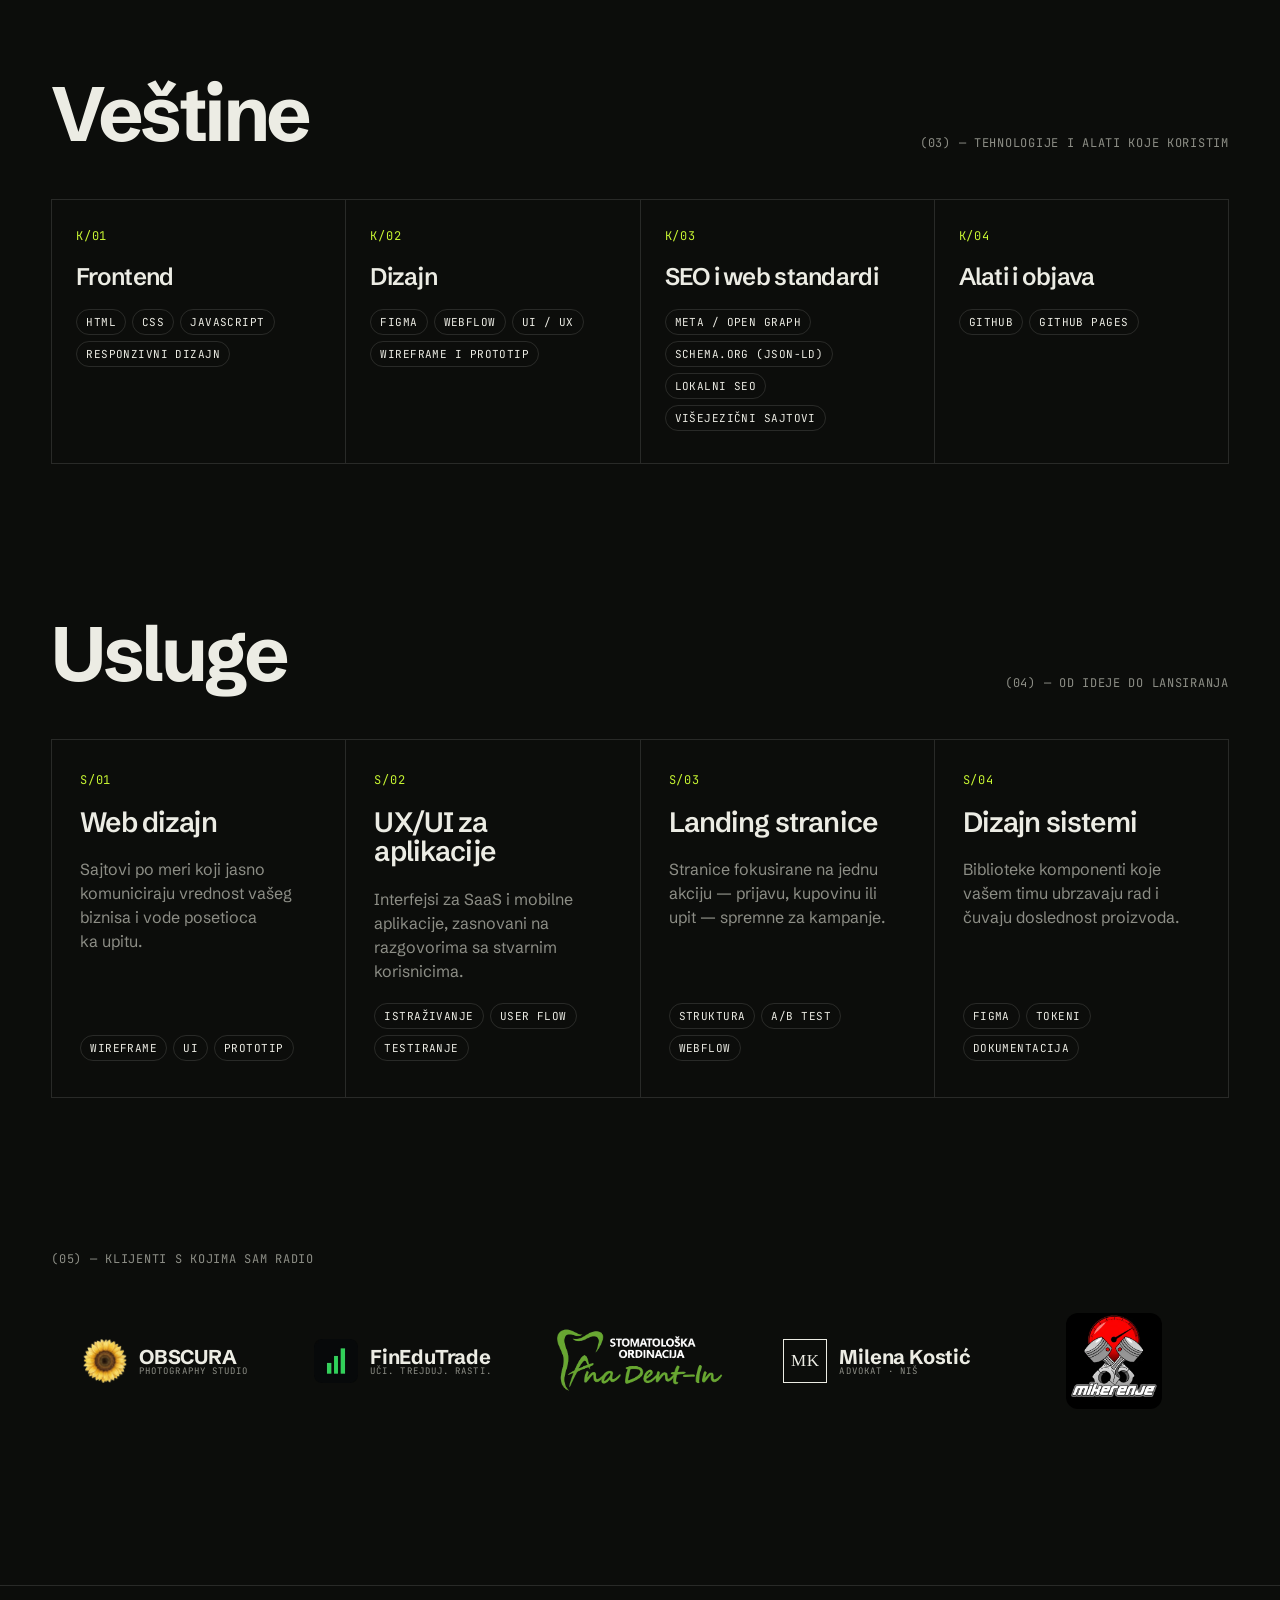
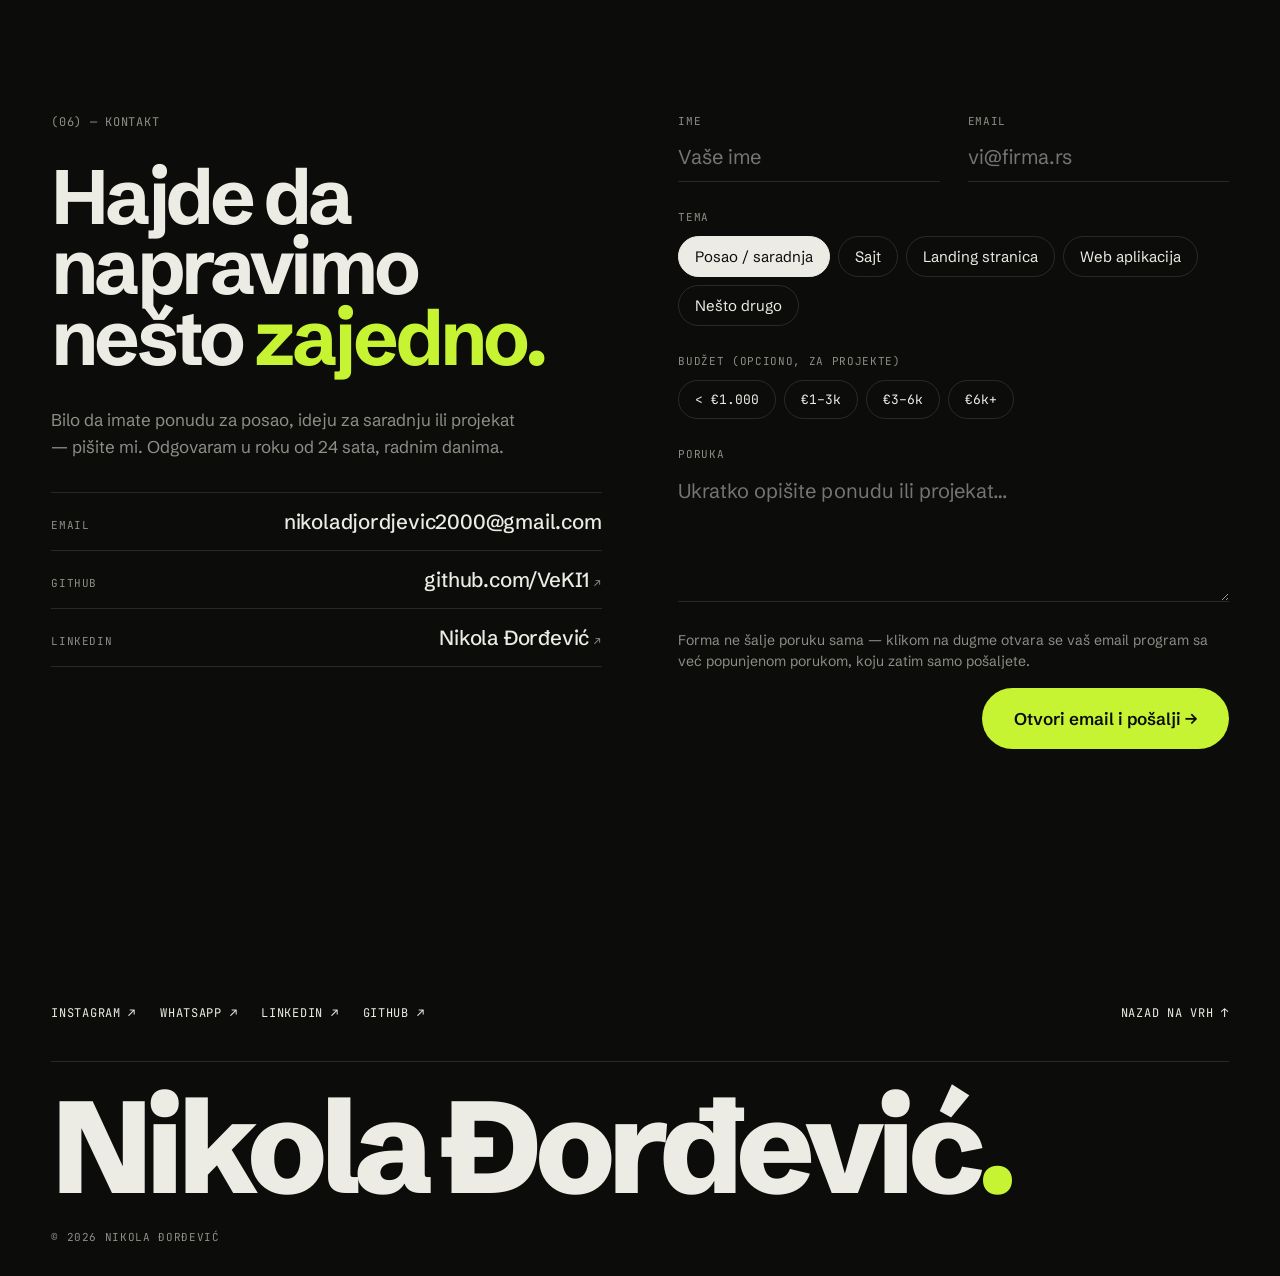
==== commit 89b29459: "Obscura: show the studio logo instead of the hero photo Co-Authored-By: Claude Opus 5.5 <noreply@ant" ====
--- a/index.html
+++ b/index.html
@@ -74,8 +74,10 @@
 
 <div data-ref="prev" aria-hidden="true" data-idx="0" style="position:fixed;left:0;top:0;width:440px;height:290px;z-index:40;pointer-events:none;opacity:0;transition:opacity .3s;transform:translate(-999px,-999px)">
   <div style="position:relative;width:100%;height:100%;border-radius:3px;overflow:hidden;background:var(--bg);border:1px solid var(--ln);display:flex;align-items:flex-end;padding:14px;box-shadow:0 30px 60px rgba(0,0,0,.35)">
-    
-    <img src="assets/obscura-hero.webp" alt="Početna strana sajta Obscura: fotografkinja sa fotoaparatom na zalasku sunca" width="1344" height="752" loading="lazy" decoding="async" style="position:absolute;inset:0;display:block;object-fit:cover;object-position:72% 40%">
+    <div style="position:absolute;inset:0;display:grid;place-items:center"><div><div style="display:flex;align-items:center;gap:12px;transform:scale(1.5)">
+            <img src="assets/logo-obscura.webp" alt="" width="180" height="180" loading="lazy" decoding="async" style="width:44px;height:44px;display:block;object-fit:contain">
+            <span style="display:flex;flex-direction:column;line-height:1.05"><span style="font-size:20px;font-weight:700;letter-spacing:-.01em;color:var(--ink);white-space:nowrap">OBSCURA</span><span style="font-family:'JetBrains Mono',monospace;font-size:9px;letter-spacing:.12em;text-transform:uppercase;color:var(--mut);white-space:nowrap">photography studio</span></span>
+          </div></div></div>
     <span style="font-family:'JetBrains Mono',monospace;font-size:11px;letter-spacing:.06em;text-transform:uppercase;color:var(--ink);background:var(--bg);padding:4px 8px;position:relative">Obscura</span>
   </div>
 </div><div data-ref="prev" aria-hidden="true" data-idx="1" style="position:fixed;left:0;top:0;width:440px;height:290px;z-index:40;pointer-events:none;opacity:0;transition:opacity .3s;transform:translate(-999px,-999px)">
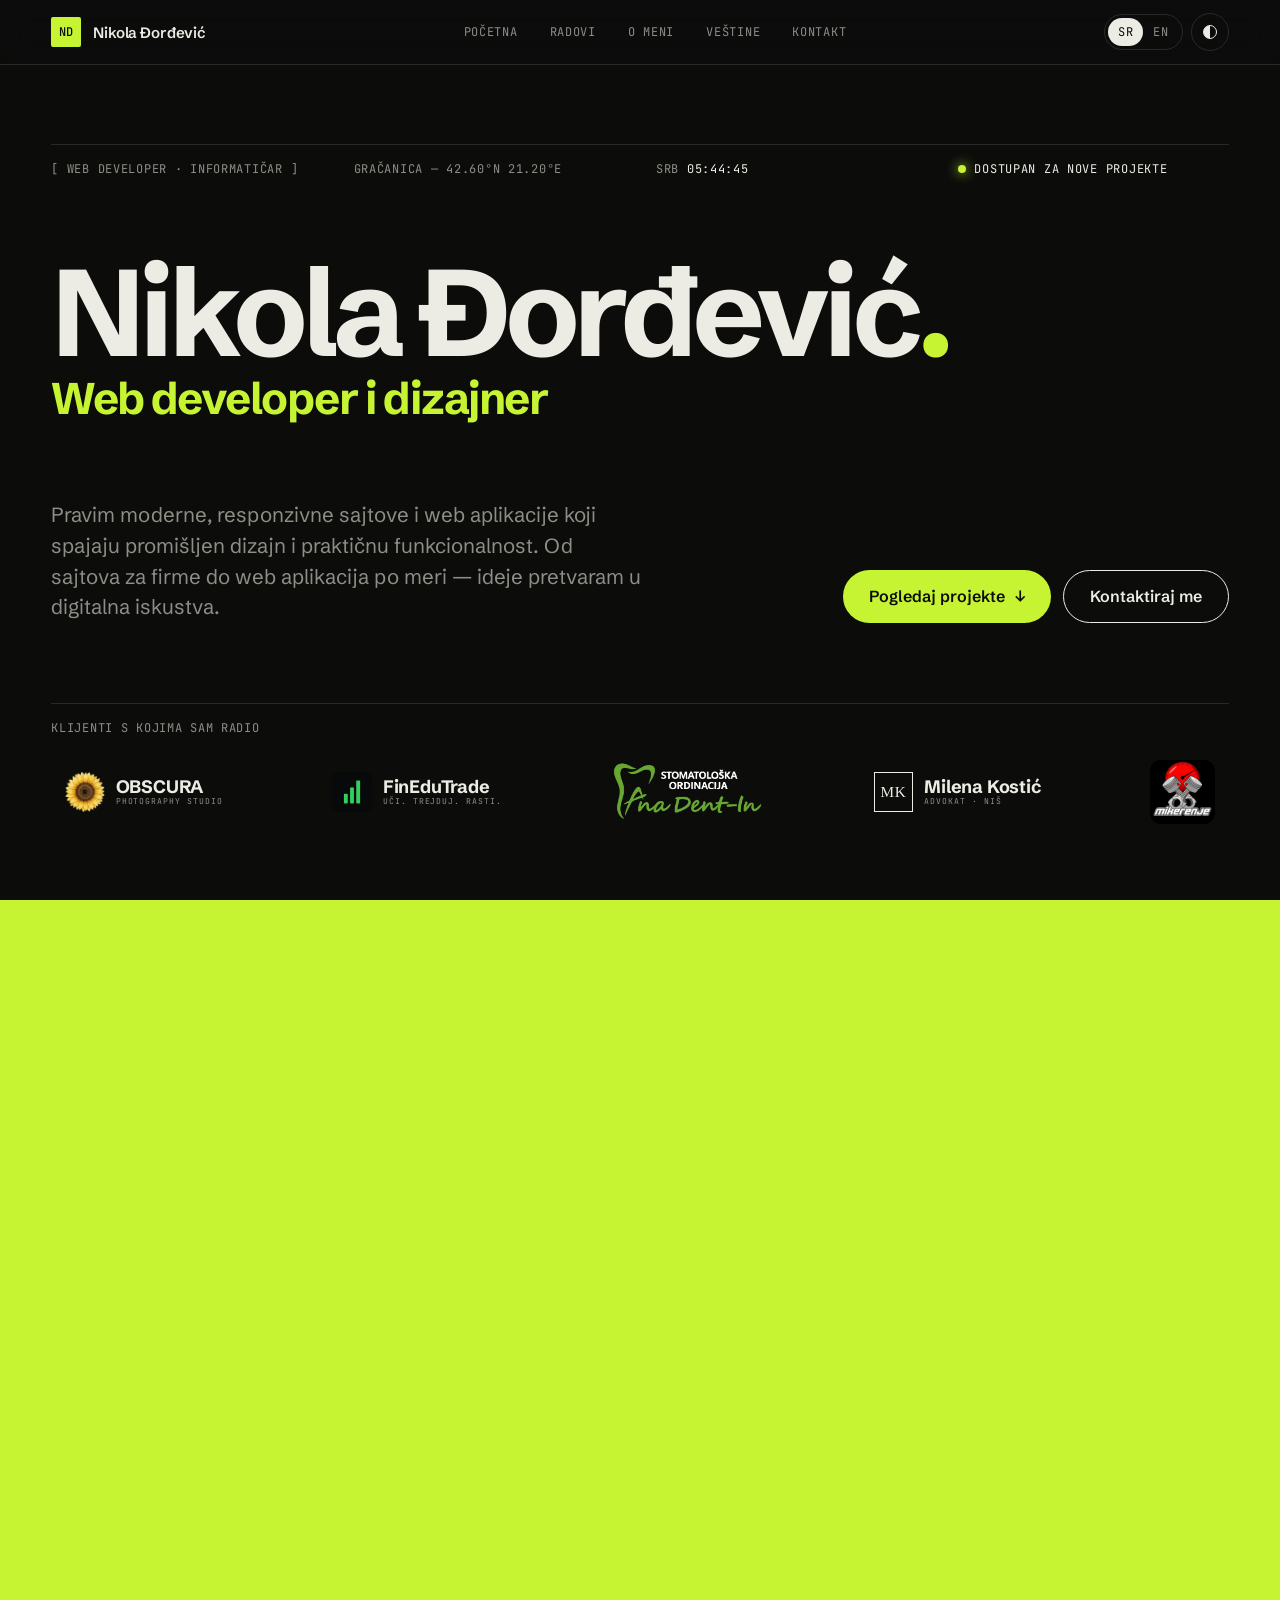
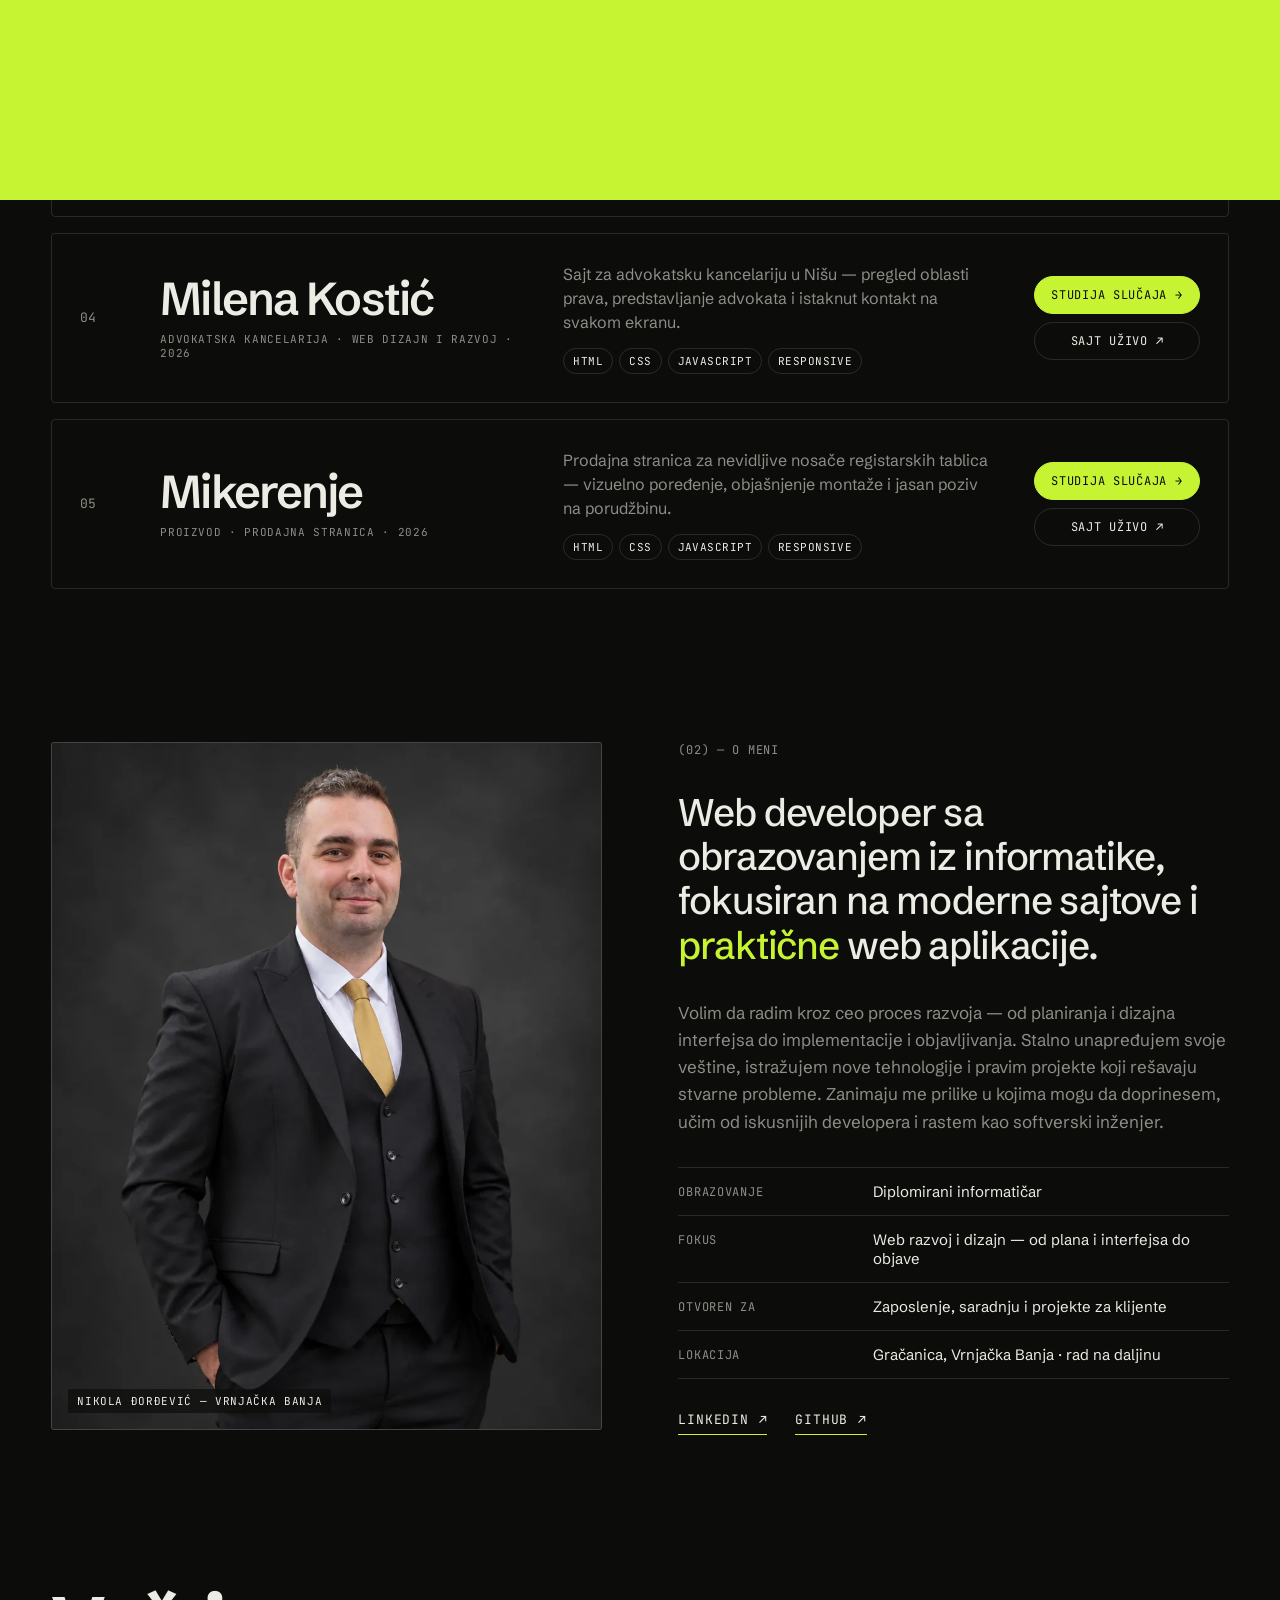
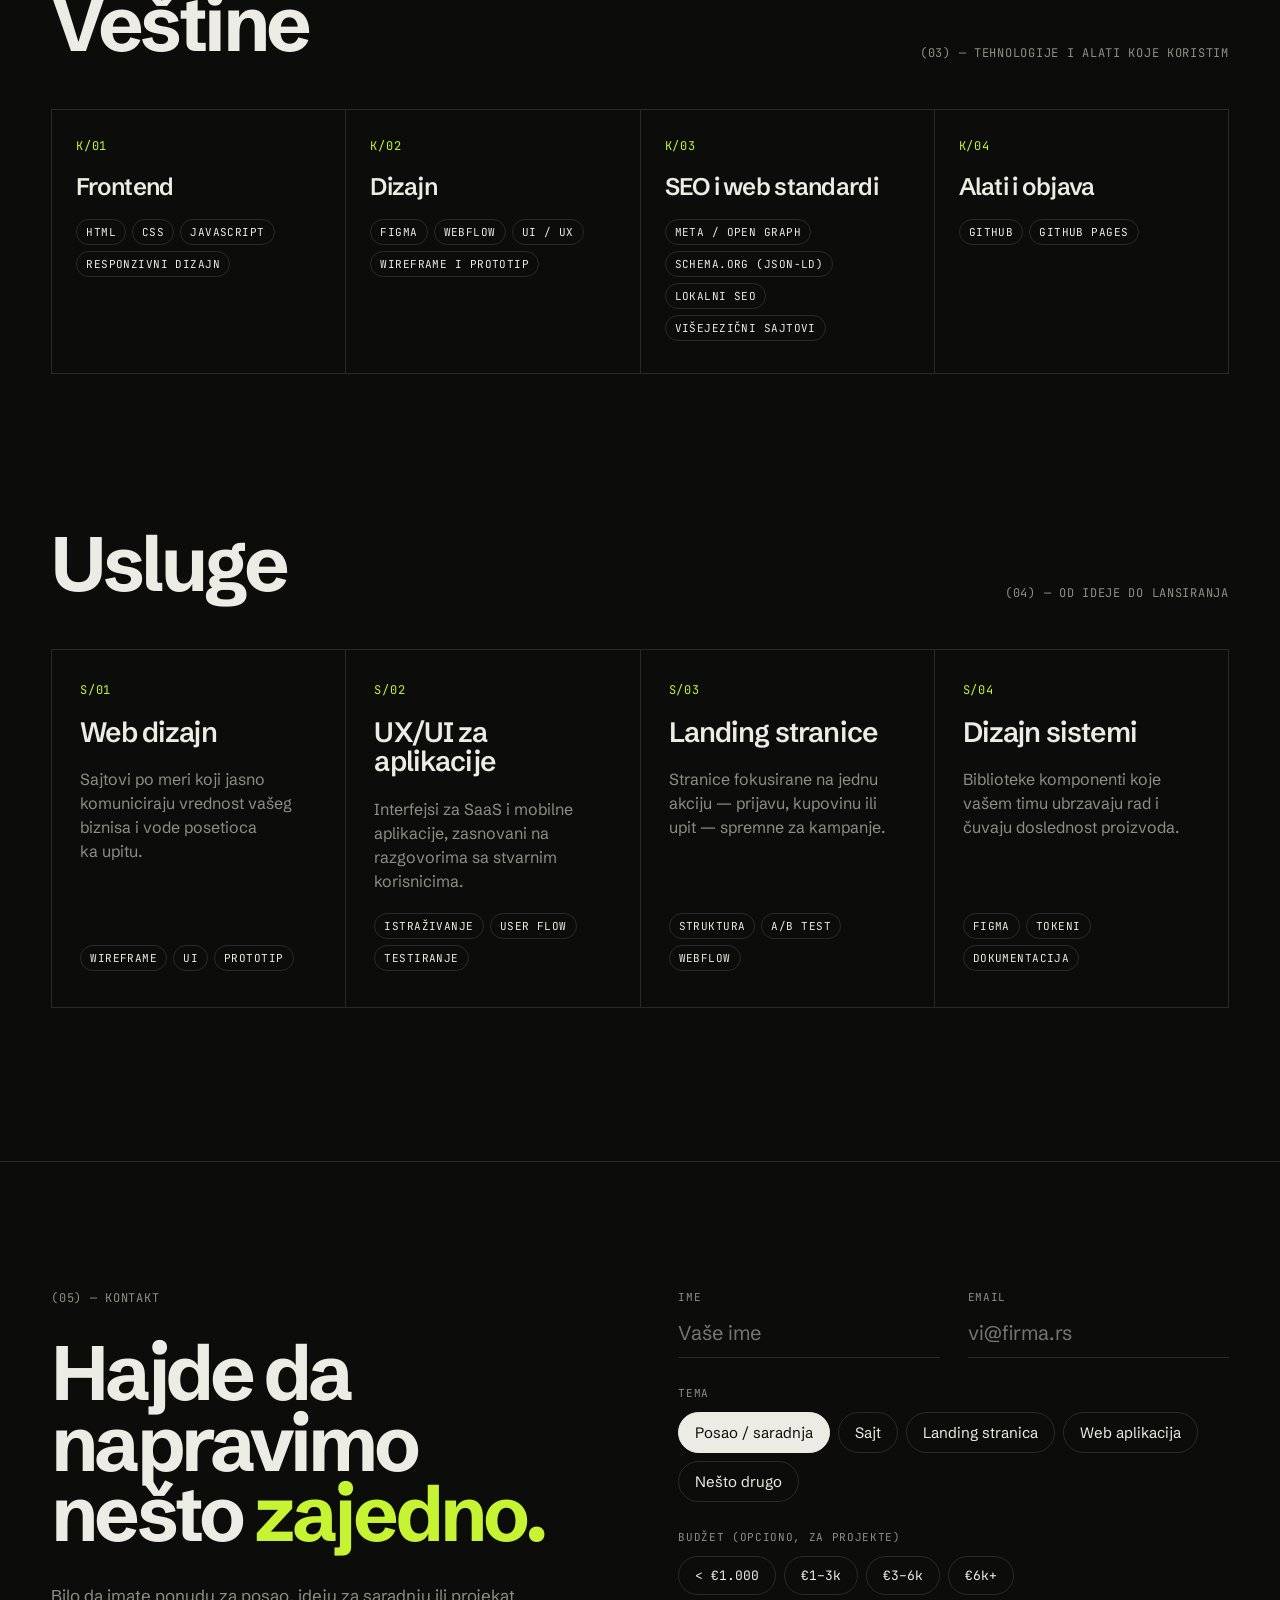
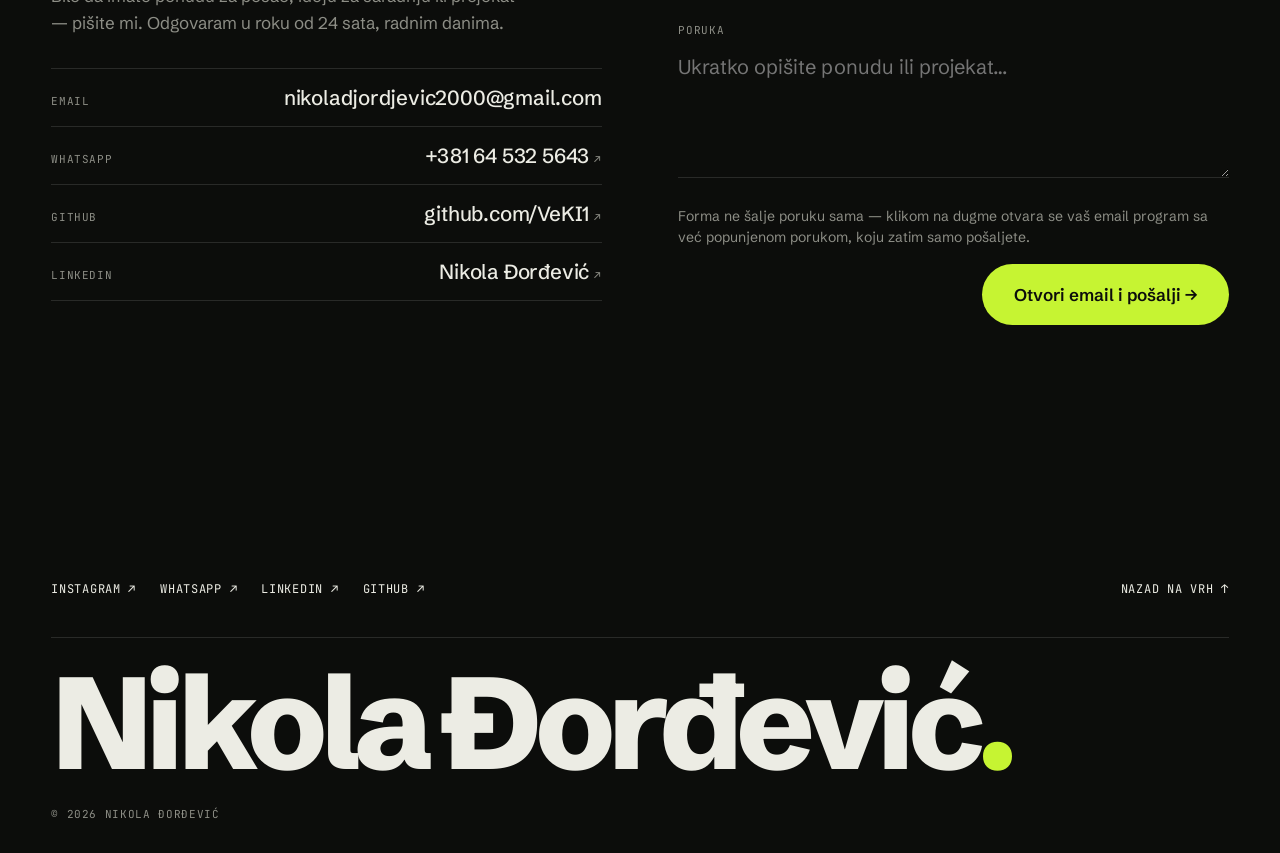
==== commit c0db048f: "Clients in hero, project images on mobile, no GitHub on cards, WhatsApp contact - Remove GitHub butt" ====
--- a/index.html
+++ b/index.html
@@ -185,6 +185,62 @@
         <a href="#contact" class="btn btn-sec"><span data-l="sr">Kontaktiraj me</span><span data-l="en" lang="en">Contact Me</span></a>
       </div>
     </div>
+    <div class="clients" aria-labelledby="clients-title">
+      <h2 id="clients-title" class="clients-title"><span data-l="sr">Klijenti s kojima sam radio</span><span data-l="en" lang="en">Clients I've worked with</span></h2>
+      <div class="clients-row">
+      
+        <div class="ctile">
+          <div style="display:flex;align-items:center;gap:12px;transform:scale(1)">
+            <img src="assets/logo-obscura.webp" alt="Logo fotografskog studija Obscura — suncokret" width="180" height="180" loading="lazy" decoding="async" style="width:44px;height:44px;display:block;object-fit:contain">
+            
+            <span style="display:flex;flex-direction:column;line-height:1.05"><span style="font-size:20px;font-weight:700;letter-spacing:-.01em;color:var(--ink);white-space:nowrap">OBSCURA</span><span style="font-family:'JetBrains Mono',monospace;font-size:9px;letter-spacing:.12em;text-transform:uppercase;color:var(--mut);white-space:nowrap">photography studio</span></span>
+            
+            
+          </div>
+        </div>
+      
+        <div class="ctile">
+          <div style="display:flex;align-items:center;gap:12px;transform:scale(1)">
+            <img src="assets/logo-finedu.webp" alt="Logo FinEdu Trade — zeleni stubičasti grafikon" width="160" height="160" loading="lazy" decoding="async" style="width:44px;height:44px;display:block;object-fit:contain">
+            
+            <span style="display:flex;flex-direction:column;line-height:1.05"><span style="font-size:20px;font-weight:700;letter-spacing:-.01em;color:var(--ink);white-space:nowrap">FinEduTrade</span><span style="font-family:'JetBrains Mono',monospace;font-size:9px;letter-spacing:.12em;text-transform:uppercase;color:var(--mut);white-space:nowrap">Uči. Trejduj. Rasti.</span></span>
+            
+            
+          </div>
+        </div>
+      
+        <div class="ctile">
+          <div style="display:flex;align-items:center;gap:12px;transform:scale(1)">
+            
+            
+            
+            
+            <img src="assets/logo-anadent-light.webp" alt="Logo stomatološke ordinacije Ana Dent-In" width="520" height="203" loading="lazy" decoding="async" data-th="dark" style="width:170px;height:66px;display:block;object-fit:contain"><img src="assets/logo-anadent.webp" alt="Logo stomatološke ordinacije Ana Dent-In" width="520" height="203" loading="lazy" decoding="async" data-th="light" style="width:170px;height:66px;display:block;object-fit:contain">
+          </div>
+        </div>
+      
+        <div class="ctile">
+          <div style="display:flex;align-items:center;gap:12px;transform:scale(1)">
+            
+            <span style="width:44px;height:44px;border:1.5px solid var(--ink);display:grid;place-items:center;font-family:Georgia,'Times New Roman',serif;font-size:17px;letter-spacing:.04em;color:var(--ink)">MK</span>
+            <span style="display:flex;flex-direction:column;line-height:1.05"><span style="font-size:20px;font-weight:700;letter-spacing:-.01em;color:var(--ink);white-space:nowrap">Milena Kostić</span><span style="font-family:'JetBrains Mono',monospace;font-size:9px;letter-spacing:.12em;text-transform:uppercase;color:var(--mut);white-space:nowrap">advokat · Niš</span></span>
+            
+            
+          </div>
+        </div>
+      
+        <div class="ctile">
+          <div style="display:flex;align-items:center;gap:12px;transform:scale(1)">
+            
+            
+            
+            <img src="assets/logo-mikerenje.webp" alt="Logo Mikerenje — klipovi ispred crvenog brzinomera" width="320" height="320" loading="lazy" decoding="async" style="width:96px;height:96px;border-radius:12px;display:block;object-fit:cover">
+            
+          </div>
+        </div>
+      
+    </div>
+    </div>
   </section>
 
   <div style="border-top:1px solid var(--ln);border-bottom:1px solid var(--ln);overflow:hidden;padding:22px 0">
@@ -261,6 +317,10 @@
     <ul class="projects" data-ref="list">
       <li>
         <article class="proj" data-row="" data-idx="0" data-reveal="0" aria-labelledby="p-obscura">
+          <div class="proj-media" aria-hidden="true"><div class="proj-media-in"><div><div style="display:flex;align-items:center;gap:12px;transform:scale(1.5)">
+            <img src="assets/logo-obscura.webp" alt="" width="180" height="180" loading="lazy" decoding="async" style="width:44px;height:44px;display:block;object-fit:contain">
+            <span style="display:flex;flex-direction:column;line-height:1.05"><span style="font-size:20px;font-weight:700;letter-spacing:-.01em;color:var(--ink);white-space:nowrap">OBSCURA</span><span style="font-family:'JetBrains Mono',monospace;font-size:9px;letter-spacing:.12em;text-transform:uppercase;color:var(--mut);white-space:nowrap">photography studio</span></span>
+          </div></div></div></div>
           <span class="proj-num" aria-hidden="true">01</span>
           <div>
             <h3 id="p-obscura"><a href="radovi/obscura.html" data-cursor="view" data-label="Obscura">Obscura</a></h3>
@@ -273,12 +333,18 @@
           <div class="proj-links">
             <a class="plink plink-pri" href="radovi/obscura.html" data-label="Obscura"><span data-l="sr">Studija slučaja</span><span data-l="en" lang="en">Case study</span> <span aria-hidden="true">→</span><span class="sr-only">: Obscura</span></a>
             <a class="plink" href="https://veki1.github.io/ObscuraStudio/" target="_blank" rel="noopener"><span data-l="sr">Sajt uživo</span><span data-l="en" lang="en">Live Demo</span> <span aria-hidden="true">↗</span><span class="sr-only">: Obscura <span data-l="sr">(otvara se u novom prozoru)</span><span data-l="en" lang="en">(opens in a new tab)</span></span></a>
-            <a class="plink" href="https://github.com/VeKI1/ObscuraStudio" target="_blank" rel="noopener">GitHub <span aria-hidden="true">↗</span><span class="sr-only">: Obscura <span data-l="sr">izvorni kod (otvara se u novom prozoru)</span><span data-l="en" lang="en">source code (opens in a new tab)</span></span></a>
           </div>
         </article>
       </li>
       <li>
         <article class="proj" data-row="" data-idx="1" data-reveal="0" aria-labelledby="p-finedu-trade">
+          <div class="proj-media" aria-hidden="true"><div class="proj-media-in"><div><div style="display:flex;align-items:center;gap:12px;transform:scale(1.5)">
+            <img src="assets/logo-finedu.webp" alt="" width="160" height="160" loading="lazy" decoding="async" style="width:44px;height:44px;display:block;object-fit:contain">
+            
+            <span style="display:flex;flex-direction:column;line-height:1.05"><span style="font-size:20px;font-weight:700;letter-spacing:-.01em;color:var(--ink);white-space:nowrap">FinEduTrade</span><span style="font-family:'JetBrains Mono',monospace;font-size:9px;letter-spacing:.12em;text-transform:uppercase;color:var(--mut);white-space:nowrap">Uči. Trejduj. Rasti.</span></span>
+            
+            
+          </div></div></div></div>
           <span class="proj-num" aria-hidden="true">02</span>
           <div>
             <h3 id="p-finedu-trade"><a href="radovi/finedu-trade.html" data-cursor="view" data-label="FinEdu Trade">FinEdu Trade</a></h3>
@@ -291,12 +357,18 @@
           <div class="proj-links">
             <a class="plink plink-pri" href="radovi/finedu-trade.html" data-label="FinEdu Trade"><span data-l="sr">Studija slučaja</span><span data-l="en" lang="en">Case study</span> <span aria-hidden="true">→</span><span class="sr-only">: FinEdu Trade</span></a>
             <a class="plink" href="https://veki1.github.io/FinEduTrade/" target="_blank" rel="noopener"><span data-l="sr">Sajt uživo</span><span data-l="en" lang="en">Live Demo</span> <span aria-hidden="true">↗</span><span class="sr-only">: FinEdu Trade <span data-l="sr">(otvara se u novom prozoru)</span><span data-l="en" lang="en">(opens in a new tab)</span></span></a>
-            <a class="plink" href="https://github.com/VeKI1/FinEduTrade" target="_blank" rel="noopener">GitHub <span aria-hidden="true">↗</span><span class="sr-only">: FinEdu Trade <span data-l="sr">izvorni kod (otvara se u novom prozoru)</span><span data-l="en" lang="en">source code (opens in a new tab)</span></span></a>
           </div>
         </article>
       </li>
       <li>
         <article class="proj" data-row="" data-idx="2" data-reveal="0" aria-labelledby="p-ana-dent-in">
+          <div class="proj-media" aria-hidden="true"><div class="proj-media-in"><div><div style="display:flex;align-items:center;gap:12px;transform:scale(1.5)">
+            
+            
+            
+            
+            <img src="assets/logo-anadent-light.webp" alt="" width="520" height="203" loading="lazy" decoding="async" data-th="dark" style="width:170px;height:66px;display:block;object-fit:contain"><img src="assets/logo-anadent.webp" alt="" width="520" height="203" loading="lazy" decoding="async" data-th="light" style="width:170px;height:66px;display:block;object-fit:contain">
+          </div></div></div></div>
           <span class="proj-num" aria-hidden="true">03</span>
           <div>
             <h3 id="p-ana-dent-in"><a href="radovi/ana-dent-in.html" data-cursor="view" data-label="Ana Dent-In">Ana Dent-In</a></h3>
@@ -309,12 +381,18 @@
           <div class="proj-links">
             <a class="plink plink-pri" href="radovi/ana-dent-in.html" data-label="Ana Dent-In"><span data-l="sr">Studija slučaja</span><span data-l="en" lang="en">Case study</span> <span aria-hidden="true">→</span><span class="sr-only">: Ana Dent-In</span></a>
             <a class="plink" href="https://veki1.github.io/Ana-Dent-in/" target="_blank" rel="noopener"><span data-l="sr">Sajt uživo</span><span data-l="en" lang="en">Live Demo</span> <span aria-hidden="true">↗</span><span class="sr-only">: Ana Dent-In <span data-l="sr">(otvara se u novom prozoru)</span><span data-l="en" lang="en">(opens in a new tab)</span></span></a>
-            <a class="plink" href="https://github.com/VeKI1/Ana-Dent-in" target="_blank" rel="noopener">GitHub <span aria-hidden="true">↗</span><span class="sr-only">: Ana Dent-In <span data-l="sr">izvorni kod (otvara se u novom prozoru)</span><span data-l="en" lang="en">source code (opens in a new tab)</span></span></a>
           </div>
         </article>
       </li>
       <li>
         <article class="proj" data-row="" data-idx="3" data-reveal="0" aria-labelledby="p-milena-kostic">
+          <div class="proj-media" aria-hidden="true"><div class="proj-media-in"><div><div style="display:flex;align-items:center;gap:12px;transform:scale(1.5)">
+            
+            <span style="width:44px;height:44px;border:1.5px solid var(--ink);display:grid;place-items:center;font-family:Georgia,'Times New Roman',serif;font-size:17px;letter-spacing:.04em;color:var(--ink)">MK</span>
+            <span style="display:flex;flex-direction:column;line-height:1.05"><span style="font-size:20px;font-weight:700;letter-spacing:-.01em;color:var(--ink);white-space:nowrap">Milena Kostić</span><span style="font-family:'JetBrains Mono',monospace;font-size:9px;letter-spacing:.12em;text-transform:uppercase;color:var(--mut);white-space:nowrap">advokat · Niš</span></span>
+            
+            
+          </div></div></div></div>
           <span class="proj-num" aria-hidden="true">04</span>
           <div>
             <h3 id="p-milena-kostic"><a href="radovi/milena-kostic.html" data-cursor="view" data-label="Milena Kostić">Milena Kostić</a></h3>
@@ -327,12 +405,18 @@
           <div class="proj-links">
             <a class="plink plink-pri" href="radovi/milena-kostic.html" data-label="Milena Kostić"><span data-l="sr">Studija slučaja</span><span data-l="en" lang="en">Case study</span> <span aria-hidden="true">→</span><span class="sr-only">: Milena Kostić</span></a>
             <a class="plink" href="https://veki1.github.io/AdvokatskaKancelarija/" target="_blank" rel="noopener"><span data-l="sr">Sajt uživo</span><span data-l="en" lang="en">Live Demo</span> <span aria-hidden="true">↗</span><span class="sr-only">: Milena Kostić <span data-l="sr">(otvara se u novom prozoru)</span><span data-l="en" lang="en">(opens in a new tab)</span></span></a>
-            <a class="plink" href="https://github.com/VeKI1/AdvokatskaKancelarija" target="_blank" rel="noopener">GitHub <span aria-hidden="true">↗</span><span class="sr-only">: Milena Kostić <span data-l="sr">izvorni kod (otvara se u novom prozoru)</span><span data-l="en" lang="en">source code (opens in a new tab)</span></span></a>
           </div>
         </article>
       </li>
       <li>
         <article class="proj" data-row="" data-idx="4" data-reveal="0" aria-labelledby="p-mikerenje">
+          <div class="proj-media" aria-hidden="true"><div class="proj-media-in"><div><div style="display:flex;align-items:center;gap:12px;transform:scale(1.5)">
+            
+            
+            
+            <img src="assets/logo-mikerenje.webp" alt="" width="320" height="320" loading="lazy" decoding="async" style="width:96px;height:96px;border-radius:12px;display:block;object-fit:cover">
+            
+          </div></div></div></div>
           <span class="proj-num" aria-hidden="true">05</span>
           <div>
             <h3 id="p-mikerenje"><a href="radovi/mikerenje.html" data-cursor="view" data-label="Mikerenje">Mikerenje</a></h3>
@@ -345,7 +429,6 @@
           <div class="proj-links">
             <a class="plink plink-pri" href="radovi/mikerenje.html" data-label="Mikerenje"><span data-l="sr">Studija slučaja</span><span data-l="en" lang="en">Case study</span> <span aria-hidden="true">→</span><span class="sr-only">: Mikerenje</span></a>
             <a class="plink" href="https://veki1.github.io/NevidljiviNosaci/" target="_blank" rel="noopener"><span data-l="sr">Sajt uživo</span><span data-l="en" lang="en">Live Demo</span> <span aria-hidden="true">↗</span><span class="sr-only">: Mikerenje <span data-l="sr">(otvara se u novom prozoru)</span><span data-l="en" lang="en">(opens in a new tab)</span></span></a>
-            <a class="plink" href="https://github.com/VeKI1/NevidljiviNosaci" target="_blank" rel="noopener">GitHub <span aria-hidden="true">↗</span><span class="sr-only">: Mikerenje <span data-l="sr">izvorni kod (otvara se u novom prozoru)</span><span data-l="en" lang="en">source code (opens in a new tab)</span></span></a>
           </div>
         </article>
       </li>
@@ -497,69 +580,11 @@
   </section>
 
 
-  <section style="margin:0 auto;padding:0 clamp(20px,4vw,56px) clamp(80px,12vw,160px)">
-    <div data-reveal="0" style="display:flex;flex-wrap:wrap;justify-content:space-between;gap:16px;margin-bottom:24px;font-family:'JetBrains Mono',monospace;font-size:12px;letter-spacing:.06em;text-transform:uppercase;color:var(--mut)">
-      <h2 style="margin:0;font:inherit">(05) — <span data-l="sr">Klijenti s kojima sam radio</span><span data-l="en" lang="en">Clients I've worked with</span></h2>
-    </div>
-    <div data-reveal="80" style="display:grid;grid-template-columns:repeat(auto-fit,minmax(min(100%,180px),1fr));gap:8px">
-      
-        <div style="height:140px;padding:0 16px;display:grid;place-items:center;border-radius:3px;transition:background .3s" class="h5">
-          <div style="display:flex;align-items:center;gap:12px;transform:scale(1)">
-            <img src="assets/logo-obscura.webp" alt="Logo fotografskog studija Obscura — suncokret" width="180" height="180" loading="lazy" decoding="async" style="width:44px;height:44px;display:block;object-fit:contain">
-            
-            <span style="display:flex;flex-direction:column;line-height:1.05"><span style="font-size:20px;font-weight:700;letter-spacing:-.01em;color:var(--ink);white-space:nowrap">OBSCURA</span><span style="font-family:'JetBrains Mono',monospace;font-size:9px;letter-spacing:.12em;text-transform:uppercase;color:var(--mut);white-space:nowrap">photography studio</span></span>
-            
-            
-          </div>
-        </div>
-      
-        <div style="height:140px;padding:0 16px;display:grid;place-items:center;border-radius:3px;transition:background .3s" class="h5">
-          <div style="display:flex;align-items:center;gap:12px;transform:scale(1)">
-            <img src="assets/logo-finedu.webp" alt="Logo FinEdu Trade — zeleni stubičasti grafikon" width="160" height="160" loading="lazy" decoding="async" style="width:44px;height:44px;display:block;object-fit:contain">
-            
-            <span style="display:flex;flex-direction:column;line-height:1.05"><span style="font-size:20px;font-weight:700;letter-spacing:-.01em;color:var(--ink);white-space:nowrap">FinEduTrade</span><span style="font-family:'JetBrains Mono',monospace;font-size:9px;letter-spacing:.12em;text-transform:uppercase;color:var(--mut);white-space:nowrap">Uči. Trejduj. Rasti.</span></span>
-            
-            
-          </div>
-        </div>
-      
-        <div style="height:140px;padding:0 16px;display:grid;place-items:center;border-radius:3px;transition:background .3s" class="h5">
-          <div style="display:flex;align-items:center;gap:12px;transform:scale(1)">
-            
-            
-            
-            
-            <img src="assets/logo-anadent-light.webp" alt="Logo stomatološke ordinacije Ana Dent-In" width="520" height="203" loading="lazy" decoding="async" data-th="dark" style="width:170px;height:66px;display:block;object-fit:contain"><img src="assets/logo-anadent.webp" alt="Logo stomatološke ordinacije Ana Dent-In" width="520" height="203" loading="lazy" decoding="async" data-th="light" style="width:170px;height:66px;display:block;object-fit:contain">
-          </div>
-        </div>
-      
-        <div style="height:140px;padding:0 16px;display:grid;place-items:center;border-radius:3px;transition:background .3s" class="h5">
-          <div style="display:flex;align-items:center;gap:12px;transform:scale(1)">
-            
-            <span style="width:44px;height:44px;border:1.5px solid var(--ink);display:grid;place-items:center;font-family:Georgia,'Times New Roman',serif;font-size:17px;letter-spacing:.04em;color:var(--ink)">MK</span>
-            <span style="display:flex;flex-direction:column;line-height:1.05"><span style="font-size:20px;font-weight:700;letter-spacing:-.01em;color:var(--ink);white-space:nowrap">Milena Kostić</span><span style="font-family:'JetBrains Mono',monospace;font-size:9px;letter-spacing:.12em;text-transform:uppercase;color:var(--mut);white-space:nowrap">advokat · Niš</span></span>
-            
-            
-          </div>
-        </div>
-      
-        <div style="height:140px;padding:0 16px;display:grid;place-items:center;border-radius:3px;transition:background .3s" class="h5">
-          <div style="display:flex;align-items:center;gap:12px;transform:scale(1)">
-            
-            
-            
-            <img src="assets/logo-mikerenje.webp" alt="Logo Mikerenje — klipovi ispred crvenog brzinomera" width="320" height="320" loading="lazy" decoding="async" style="width:96px;height:96px;border-radius:12px;display:block;object-fit:cover">
-            
-          </div>
-        </div>
-      
-    </div>
-  </section>
 
   <section id="contact" aria-labelledby="contact-title" style="margin:0 auto;padding:clamp(80px,10vw,140px) clamp(20px,4vw,56px);border-top:1px solid var(--ln)">
     <div style="display:grid;grid-template-columns:repeat(auto-fit,minmax(min(100%,380px),1fr));gap:clamp(40px,6vw,96px)">
       <div style="display:flex;flex-direction:column;gap:32px">
-        <span data-reveal="0" style="font-family:'JetBrains Mono',monospace;font-size:12px;letter-spacing:.06em;text-transform:uppercase;color:var(--mut)">(06) — <span data-l="sr">Kontakt</span><span data-l="en" lang="en">Contact</span></span>
+        <span data-reveal="0" style="font-family:'JetBrains Mono',monospace;font-size:12px;letter-spacing:.06em;text-transform:uppercase;color:var(--mut)">(05) — <span data-l="sr">Kontakt</span><span data-l="en" lang="en">Contact</span></span>
         <h2 id="contact-title" data-reveal="80" style="margin:0;font-size:clamp(44px,6vw,96px);font-weight:700;letter-spacing:-.05em;line-height:.92;text-wrap:balance">
           <span data-l="sr">Hajde da napravimo nešto <span style="color:var(--acct)">zajedno.</span></span>
           <span data-l="en" lang="en">Let's build something <span style="color:var(--acct)">together.</span></span>
@@ -567,6 +592,7 @@
         <p data-reveal="120" style="margin:0;max-width:480px;font-size:17px;line-height:1.6;color:var(--mut);text-wrap:pretty"><span data-l="sr">Bilo da imate ponudu za posao, ideju za saradnju ili projekat — pišite mi. Odgovaram u roku od 24 sata, radnim danima.</span><span data-l="en" lang="en">Whether it's a job opportunity, a collaboration or a project — get in touch. I reply within 24 hours on weekdays.</span></p>
         <div class="clinks" data-reveal="160">
           <a href="mailto:nikoladjordjevic2000@gmail.com"><span>Email</span><span>nikoladjordjevic2000@gmail.com</span></a>
+          <a href="https://wa.me/381645325643" target="_blank" rel="noopener"><span>WhatsApp</span><span>+381 64 532 5643 <span aria-hidden="true">↗</span></span></a>
           <a href="https://github.com/VeKI1" target="_blank" rel="noopener"><span>GitHub</span><span>github.com/VeKI1 <span aria-hidden="true">↗</span></span></a>
           <a href="https://www.linkedin.com/in/nikola-%C4%91or%C4%91evi%C4%87-5b4b70210/" target="_blank" rel="noopener"><span>LinkedIn</span><span>Nikola Đorđević <span aria-hidden="true">↗</span></span></a>
         </div>
--- a/site.css
+++ b/site.css
@@ -66,8 +66,8 @@
 .plink:hover,.plink:focus-visible{border-color:var(--ink);color:var(--ink)}
 .plink-pri{background:var(--acc);border-color:var(--acc);color:#0C0D0B!important}
 .plink-pri:hover,.plink-pri:focus-visible{background:var(--ink);border-color:var(--ink);color:var(--bg)!important}
-@media (max-width:1023px){.proj{grid-template-columns:40px minmax(0,1fr)}.proj>div:nth-child(3),.proj-links{grid-column:2}.proj-links{flex-direction:row;flex-wrap:wrap}}
-@media (max-width:539px){.proj{grid-template-columns:minmax(0,1fr);padding:22px 18px}.proj>div:nth-child(3),.proj-links{grid-column:1}.proj-links .plink{flex:1 1 auto}}
+@media (max-width:1023px){.proj{grid-template-columns:40px minmax(0,1fr)}.proj>div:nth-child(4),.proj-links{grid-column:2}.proj-links{flex-direction:row;flex-wrap:wrap}}
+@media (max-width:539px){.proj{grid-template-columns:minmax(0,1fr);padding:22px 18px}.proj>div:nth-child(4),.proj-links{grid-column:1}.proj-links .plink{flex:1 1 auto}}
 
 /* ---------- Skills ---------- */
 .skills{display:grid;grid-template-columns:repeat(auto-fit,minmax(min(100%,240px),1fr));border-top:1px solid var(--ln);border-left:1px solid var(--ln)}
@@ -101,3 +101,29 @@
 
 /* Page transition: keep the overlay down on arrival until app.js slides it away (no flash of content) */
 html.ov-in [data-ref=ov]{transform:translateY(0)!important}
+
+/* ---------- Clients (social proof, inside the hero) ---------- */
+.clients{display:flex;flex-direction:column;gap:12px;border-top:1px solid var(--ln);padding-top:16px}
+.clients-title{margin:0;font-family:'JetBrains Mono',monospace;font-size:12px;font-weight:400;letter-spacing:.06em;text-transform:uppercase;color:var(--mut)}
+.clients-row{display:flex;flex-wrap:wrap;justify-content:space-between;align-items:center;gap:8px 16px}
+.ctile{flex:0 1 auto;min-height:88px;padding:8px 14px;display:grid;place-items:center;border-radius:3px;transition:background .3s;min-width:0}
+.ctile:hover{background:var(--sf)}
+.ctile>div{transform:none!important;zoom:.9}
+.ctile img[src*="mikerenje"]{width:72px!important;height:72px!important}
+@media (max-width:1023px){.clients-row{justify-content:center;gap:4px 20px}}
+@media (max-width:599px){
+  .clients-row{gap:0 8px}
+  .ctile{min-height:64px;padding:6px 8px}
+  .ctile>div{zoom:.7}
+}
+
+/* ---------- Project image on cards: shown on touch / smaller screens, where there is no hover preview ---------- */
+.proj-media{display:none}
+.proj-media-in{display:grid;place-items:center;width:100%;height:100%}
+@media (hover:none),(max-width:1023px){
+  .proj-media{display:grid;place-items:center;grid-column:1/-1;height:clamp(150px,30vw,210px);border:1px solid var(--ln);border-radius:3px;background:var(--sf);overflow:hidden}
+  .proj-media-in>div>div{transform:scale(1.3)!important}
+  .proj:hover .proj-media,.proj:focus-within .proj-media{border-color:color-mix(in oklch,var(--ink) 30%,transparent)}
+}
+@media (max-width:599px){.proj-media-in>div>div{transform:scale(1.05)!important}}
+@media (hover:none) and (min-width:1024px){.proj{grid-template-columns:48px minmax(0,1.1fr) minmax(0,1.3fr) auto}}
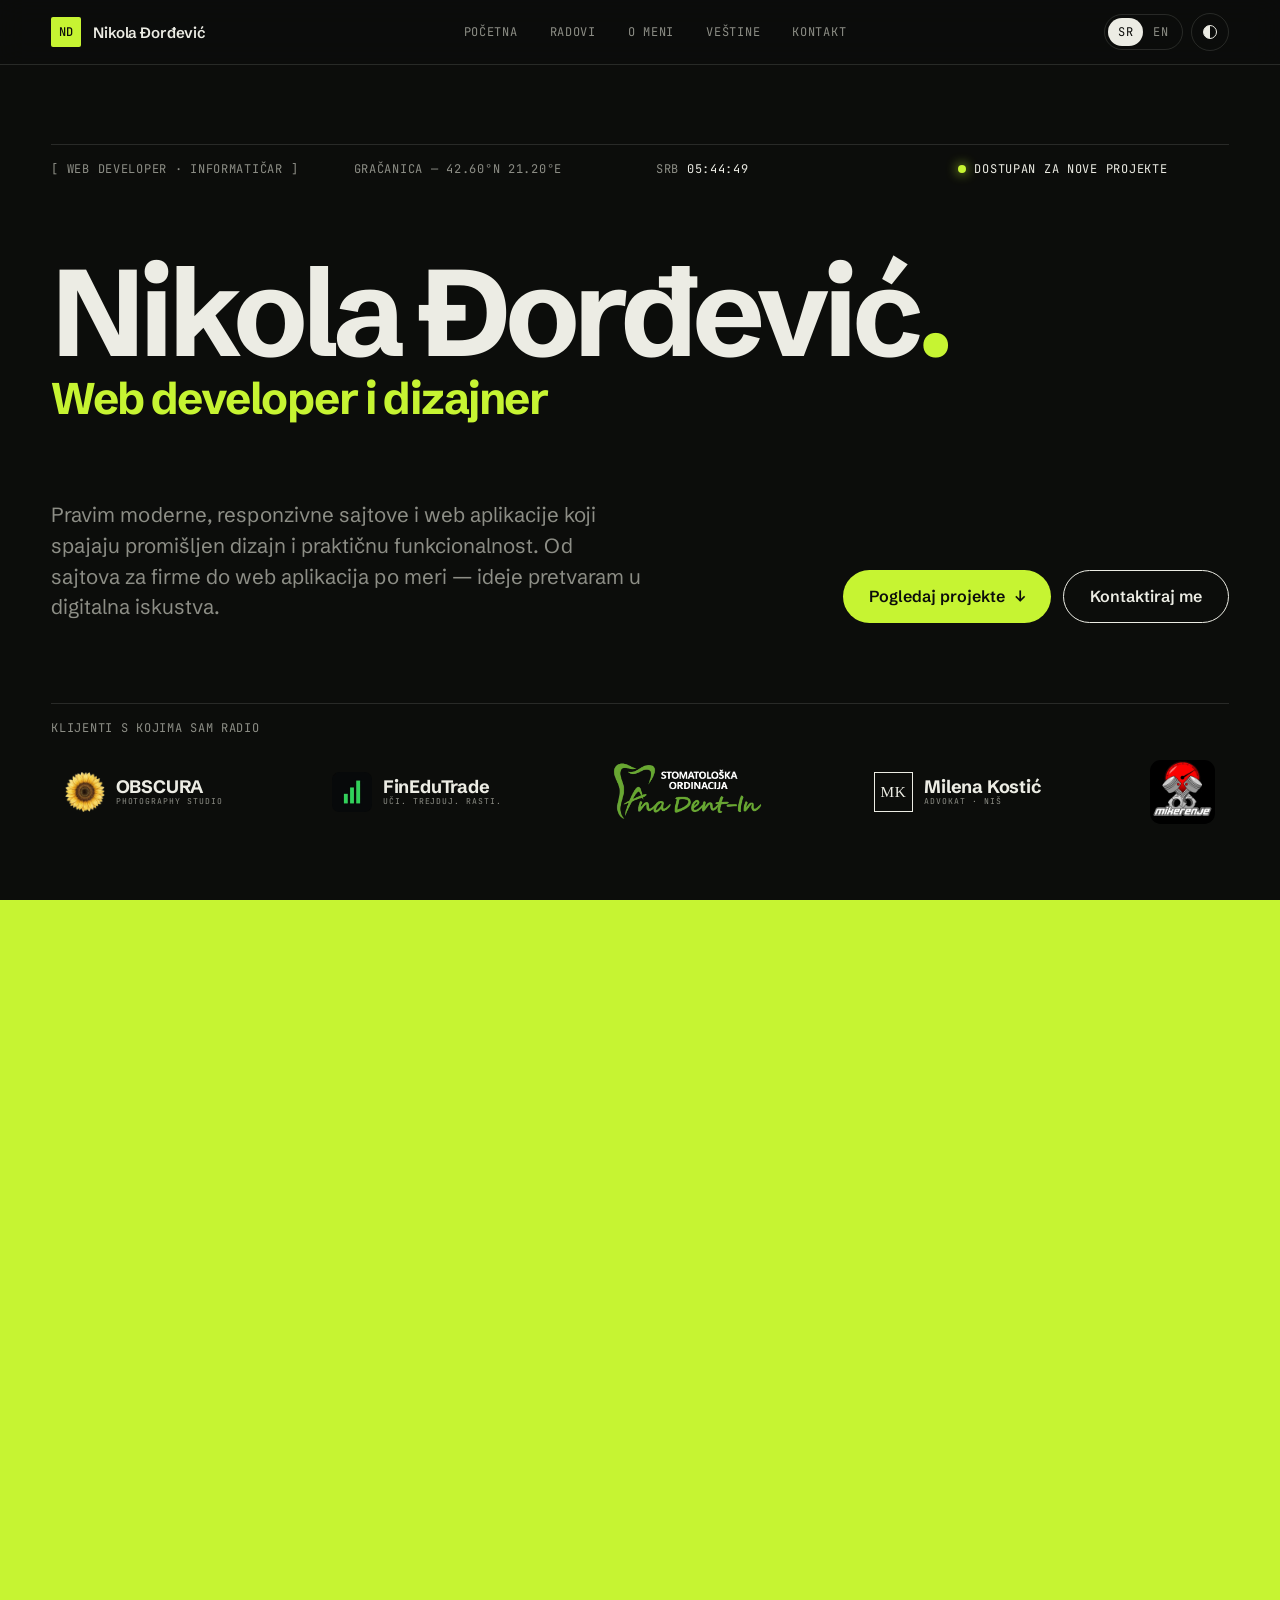
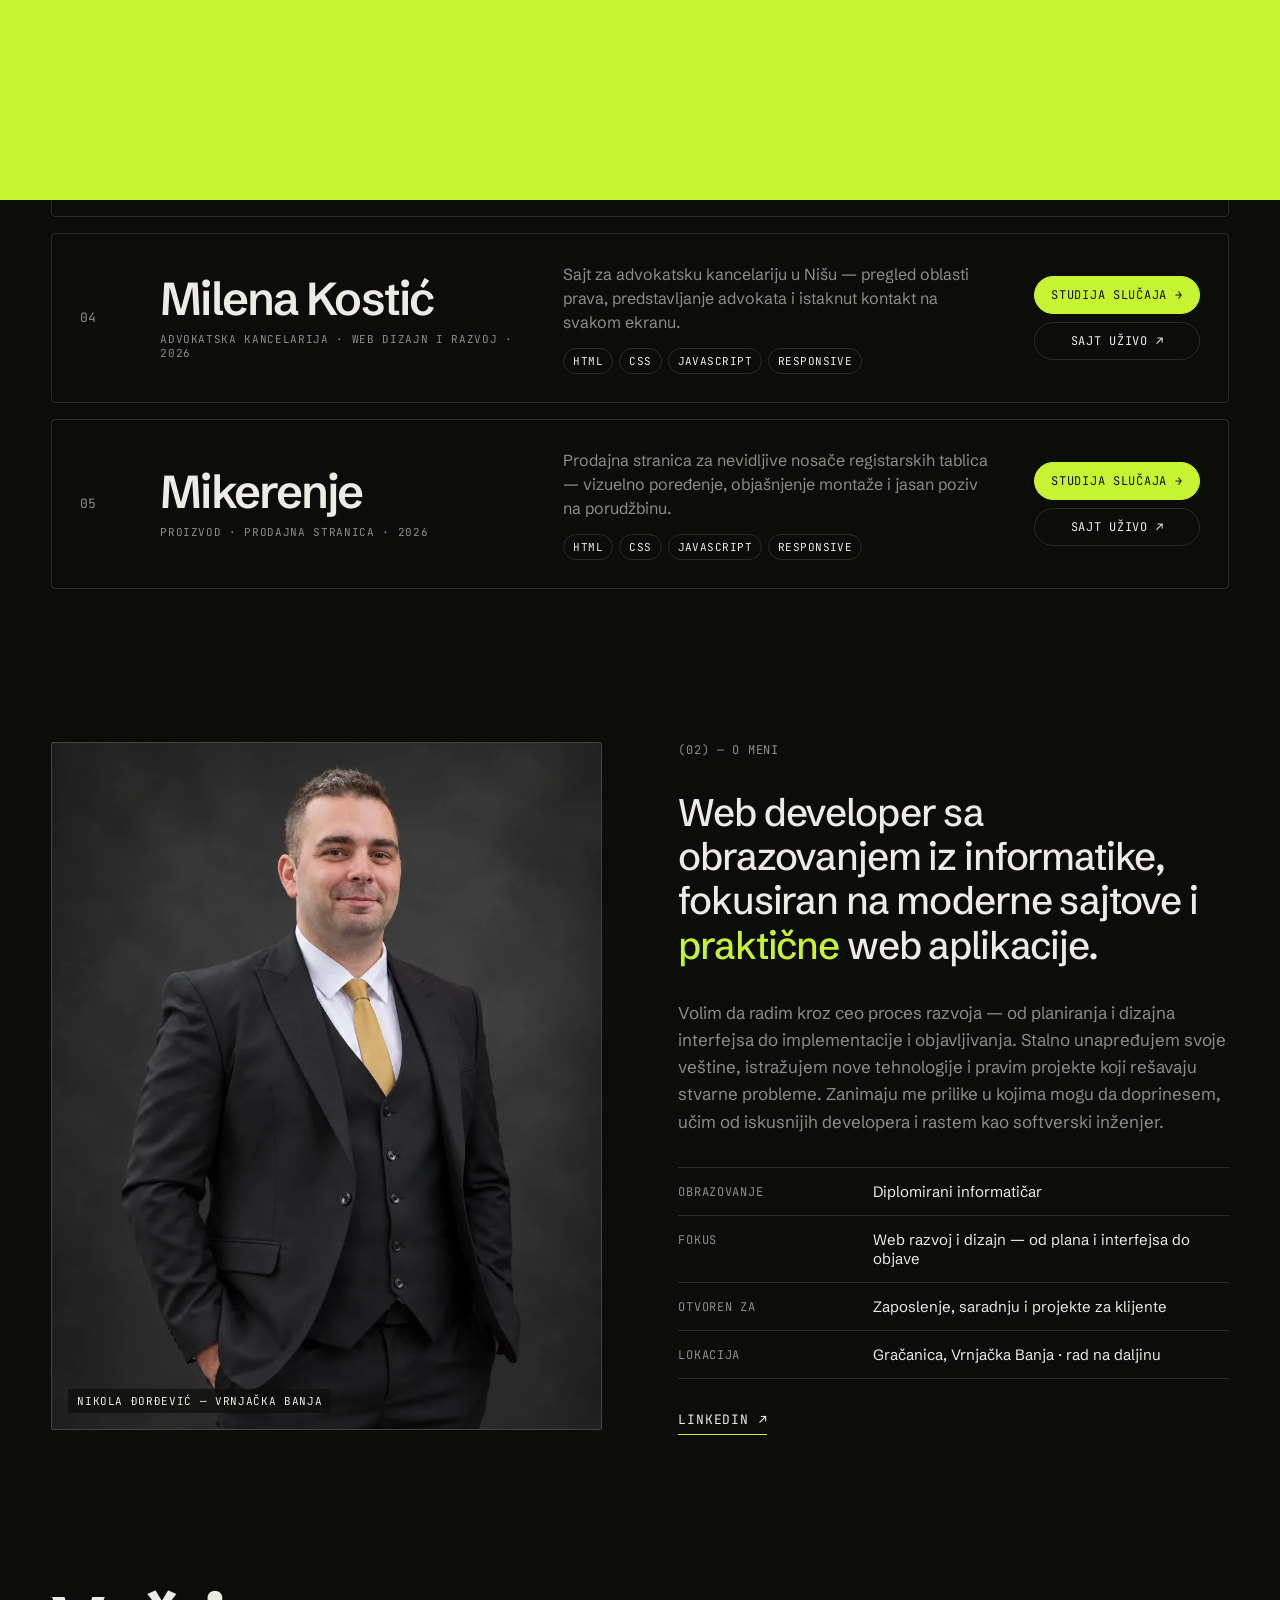
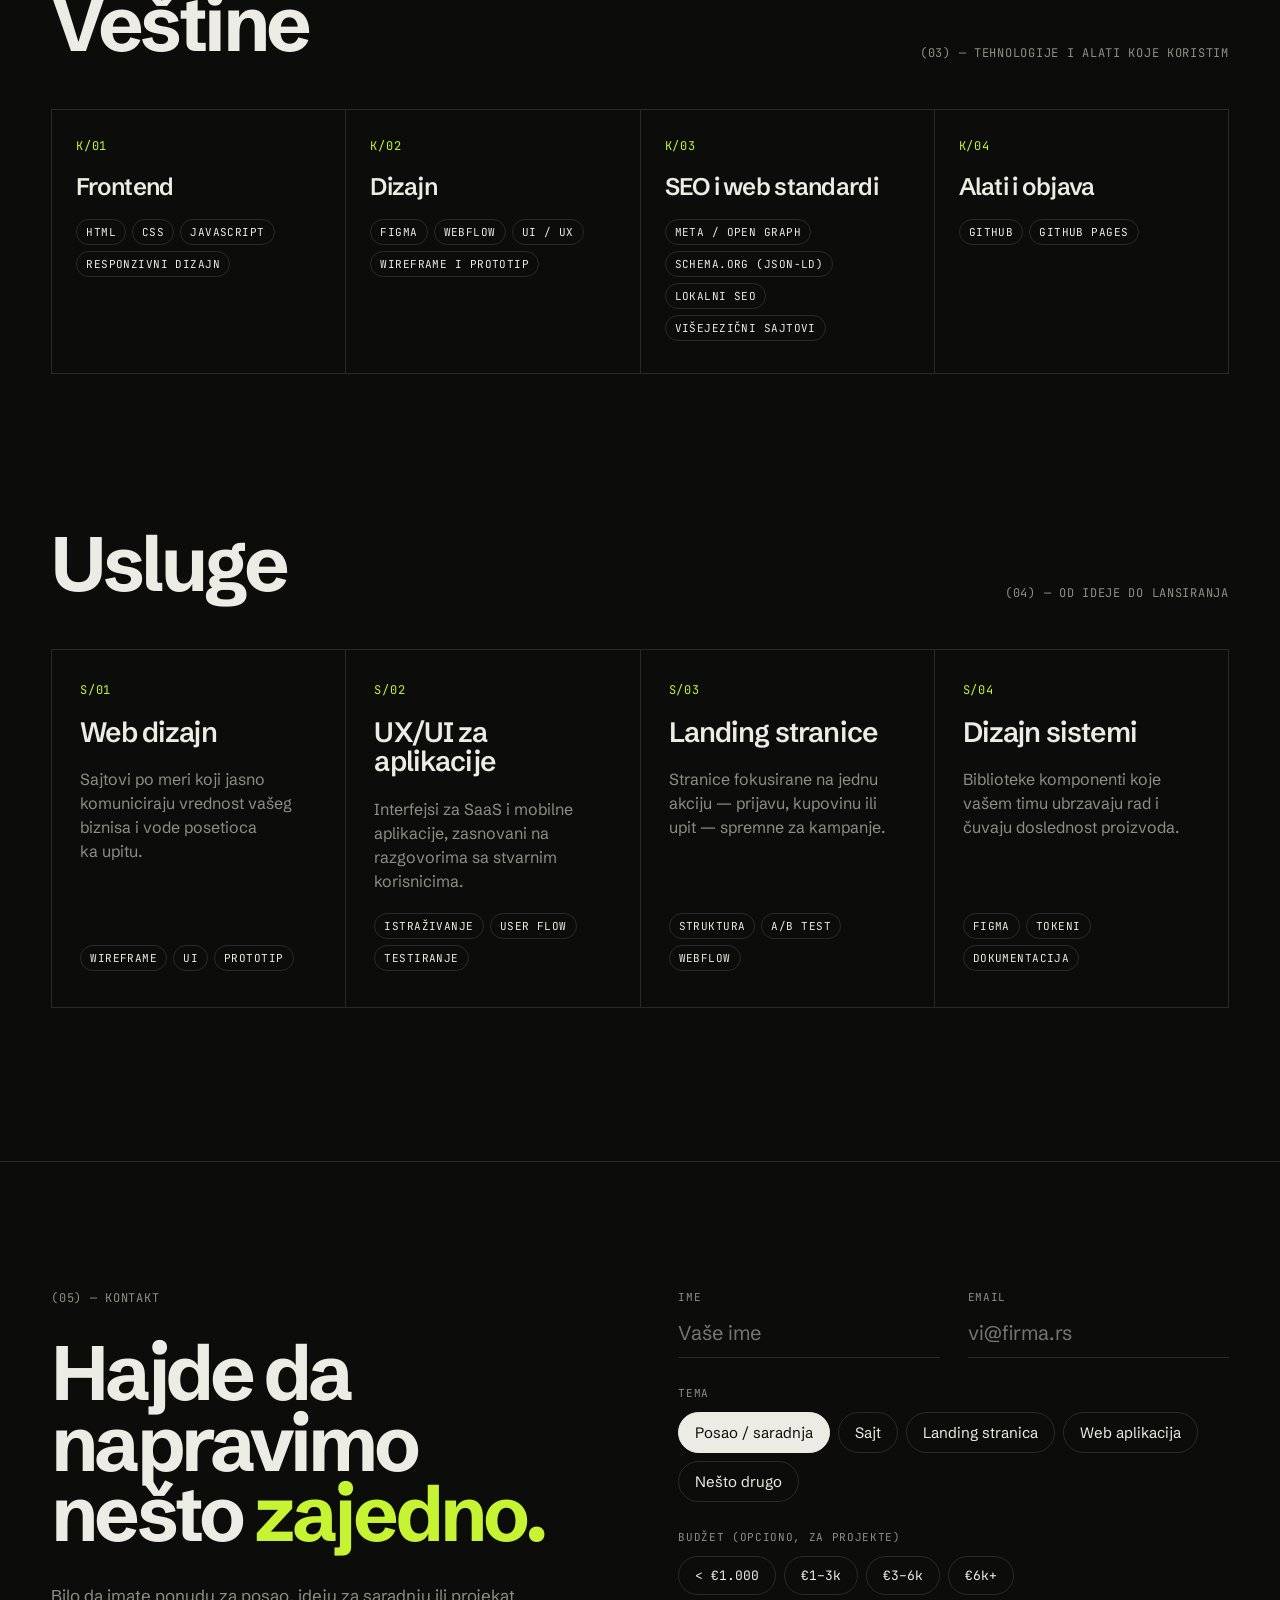
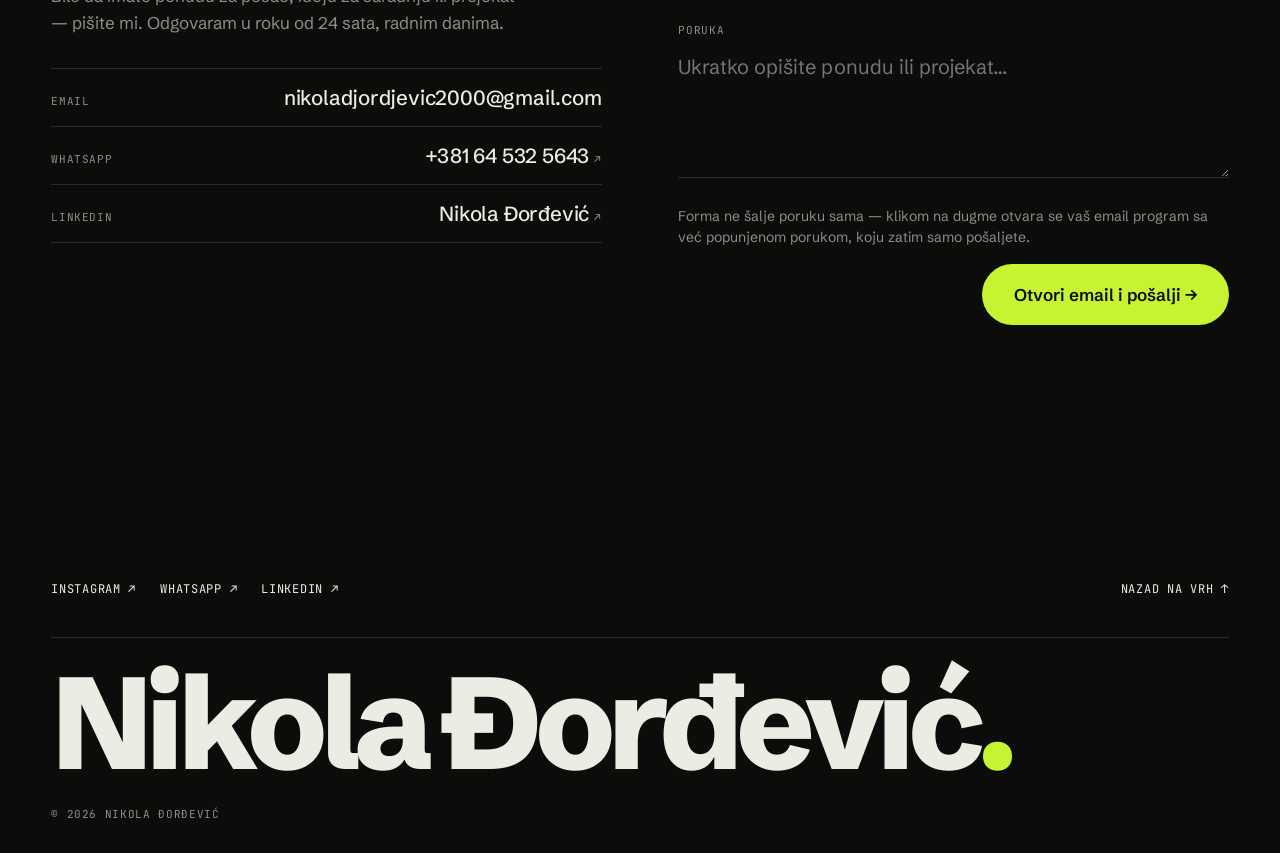
==== commit 9c16cca1: "Remove visible GitHub links (about, contact, footer, case studies) Co-Authored-By: Claude Opus 5.5 <" ====
--- a/index.html
+++ b/index.html
@@ -474,7 +474,6 @@
           <a href="assets/nikola-djordjevic-cv.pdf" download style="display:flex;align-items:center;gap:10px;font-family:'JetBrains Mono',monospace;font-size:13px;letter-spacing:.06em;text-transform:uppercase;border-bottom:1px solid var(--acc);padding-bottom:6px"><span data-l="sr">Preuzmi CV</span><span data-l="en" lang="en">Download CV</span> ↓</a>
           -->
           <a href="https://www.linkedin.com/in/nikola-%C4%91or%C4%91evi%C4%87-5b4b70210/" target="_blank" rel="noopener" style="display:flex;align-items:center;gap:10px;font-family:'JetBrains Mono',monospace;font-size:13px;letter-spacing:.06em;text-transform:uppercase;border-bottom:1px solid var(--acc);padding-bottom:6px">LinkedIn <span aria-hidden="true">↗</span></a>
-          <a href="https://github.com/VeKI1" target="_blank" rel="noopener" style="display:flex;align-items:center;gap:10px;font-family:'JetBrains Mono',monospace;font-size:13px;letter-spacing:.06em;text-transform:uppercase;border-bottom:1px solid var(--acc);padding-bottom:6px">GitHub <span aria-hidden="true">↗</span></a>
         </div>
       </div>
     </div>
@@ -593,7 +592,6 @@
         <div class="clinks" data-reveal="160">
           <a href="mailto:nikoladjordjevic2000@gmail.com"><span>Email</span><span>nikoladjordjevic2000@gmail.com</span></a>
           <a href="https://wa.me/381645325643" target="_blank" rel="noopener"><span>WhatsApp</span><span>+381 64 532 5643 <span aria-hidden="true">↗</span></span></a>
-          <a href="https://github.com/VeKI1" target="_blank" rel="noopener"><span>GitHub</span><span>github.com/VeKI1 <span aria-hidden="true">↗</span></span></a>
           <a href="https://www.linkedin.com/in/nikola-%C4%91or%C4%91evi%C4%87-5b4b70210/" target="_blank" rel="noopener"><span>LinkedIn</span><span>Nikola Đorđević <span aria-hidden="true">↗</span></span></a>
         </div>
       </div>
@@ -667,7 +665,6 @@
       <a href="https://www.instagram.com/nikoladjordjevic13/" target="_blank" rel="noopener">Instagram ↗</a>
       <a href="https://wa.me/381645325643" target="_blank" rel="noopener">WhatsApp ↗</a>
       <a href="https://www.linkedin.com/in/nikola-%C4%91or%C4%91evi%C4%87-5b4b70210/" target="_blank" rel="noopener">LinkedIn ↗</a>
-      <a href="https://github.com/VeKI1" target="_blank" rel="noopener">GitHub ↗</a>
     </div>
     <a href="#top" style="all:unset;cursor:pointer;color:var(--ink);transition:color .2s" data-act="top" class="h7"><span data-l="sr">Nazad na vrh</span><span data-l="en" lang="en">Back to top</span> ↑</a>
   </div>
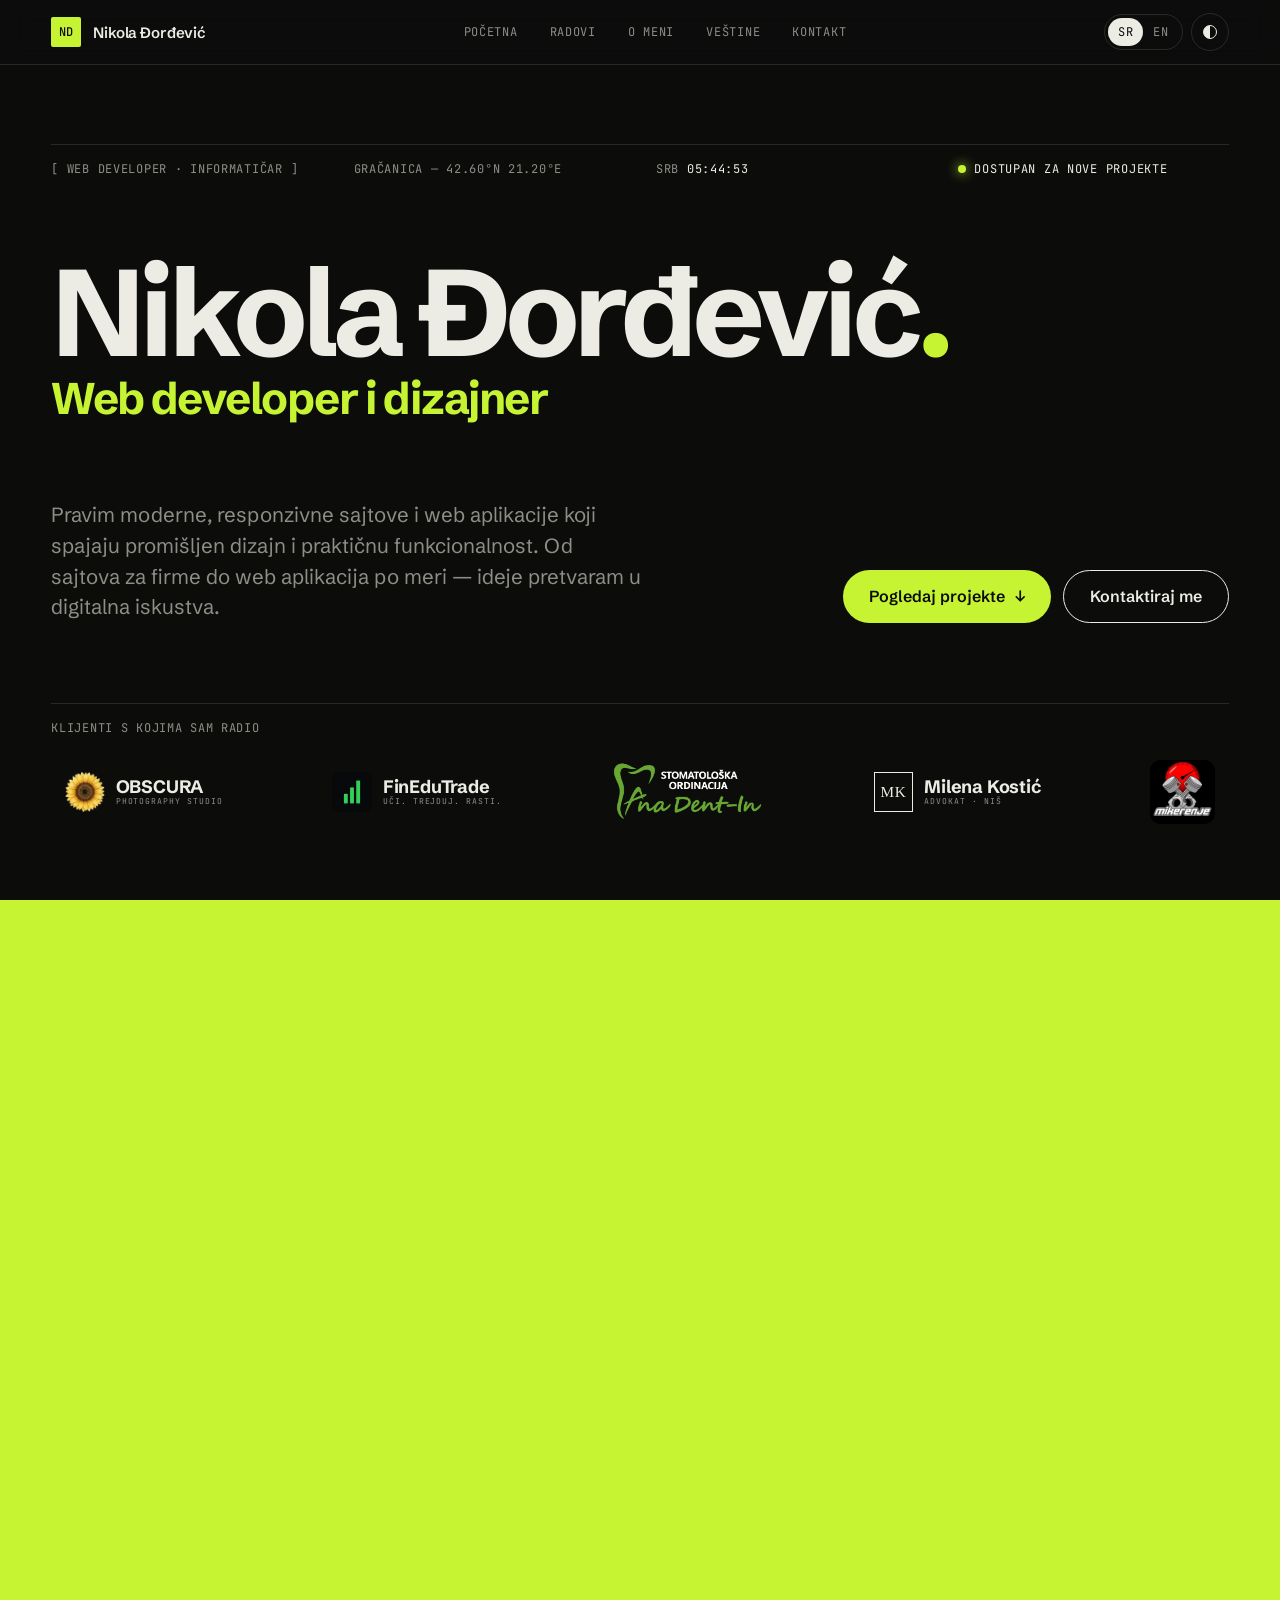
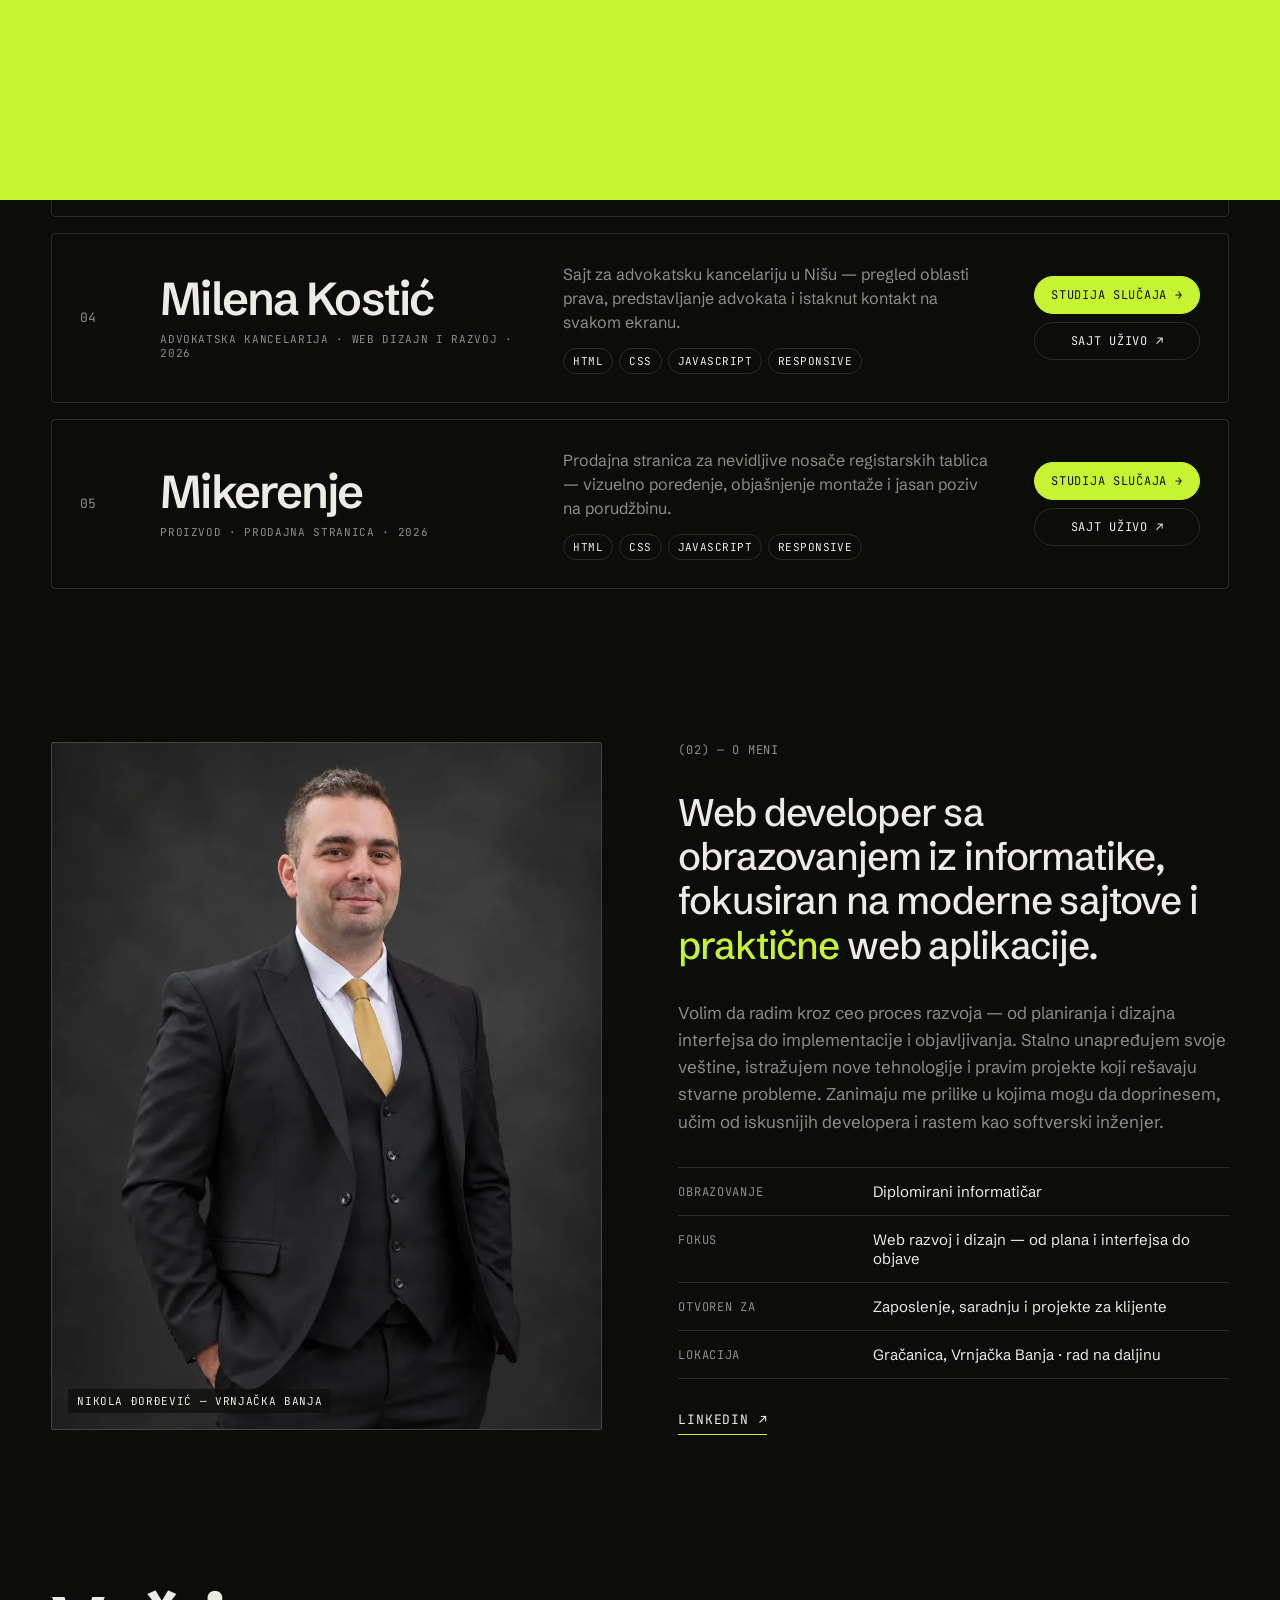
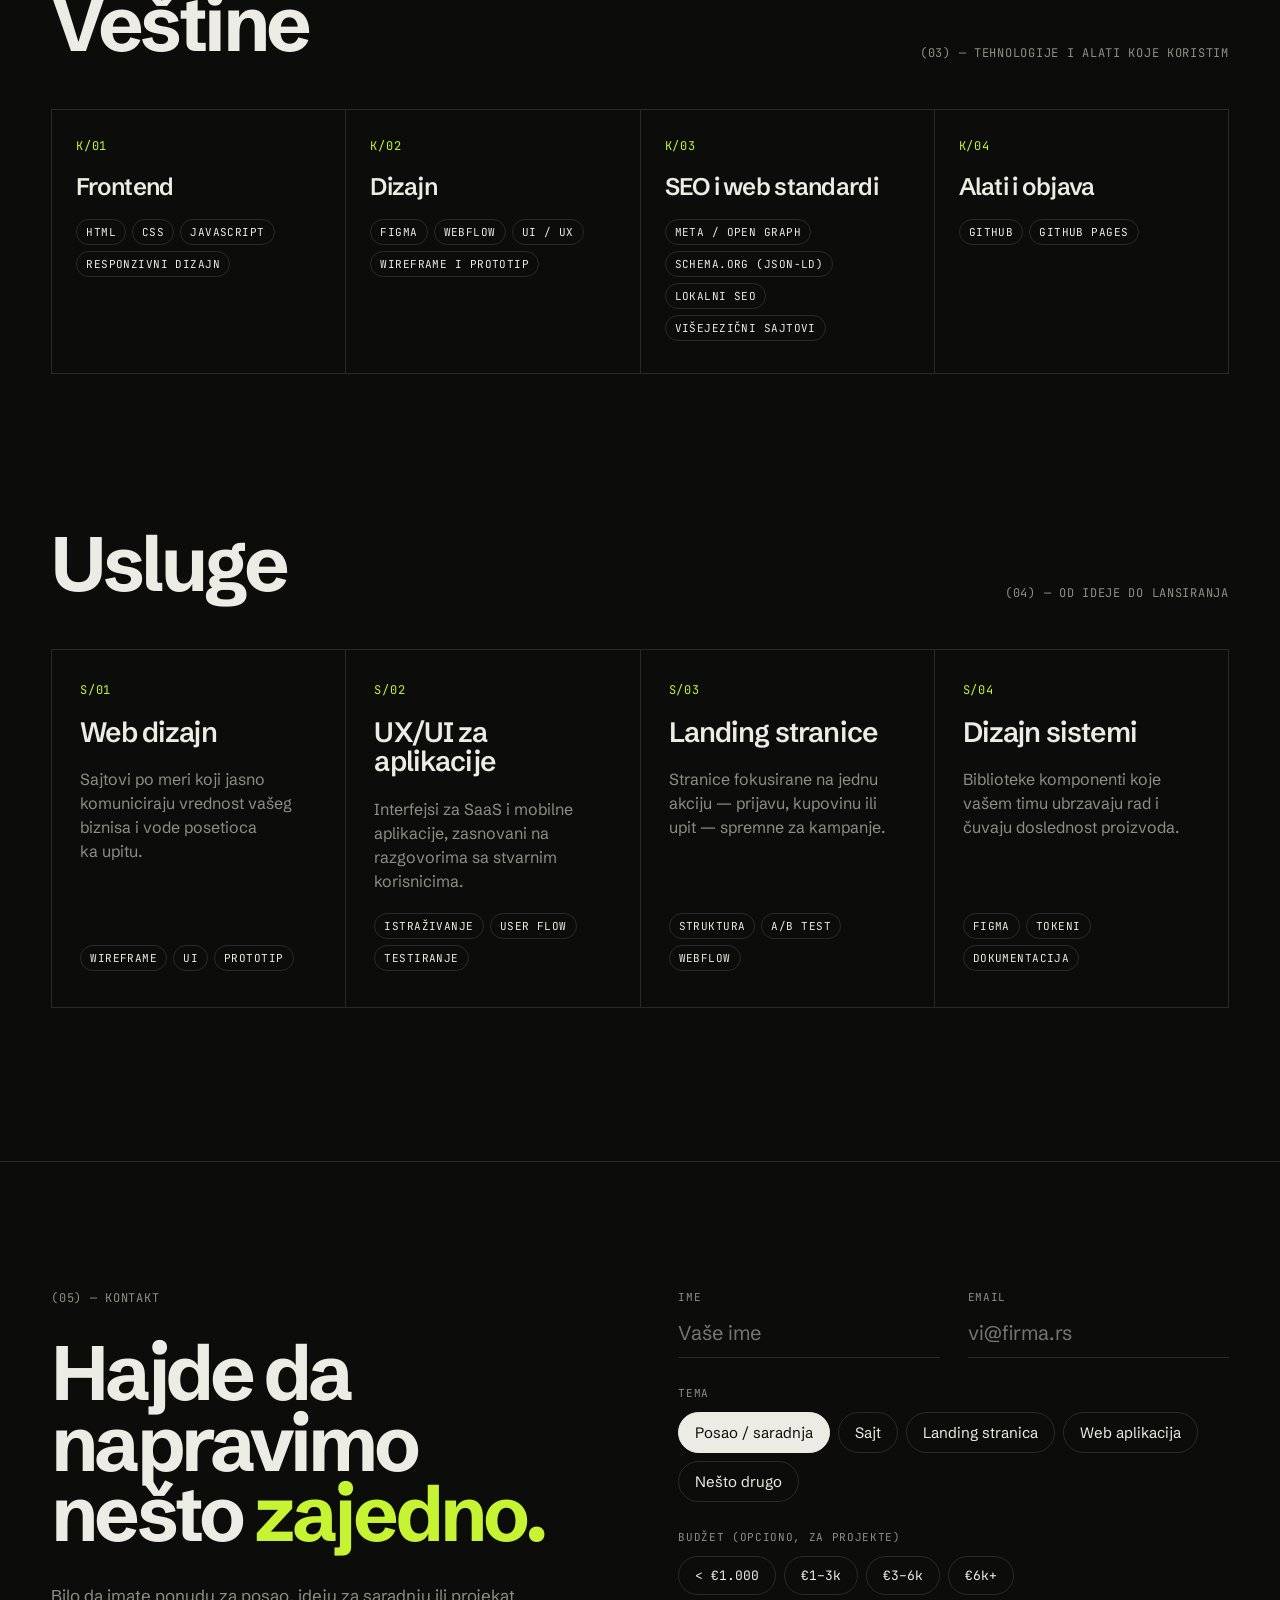
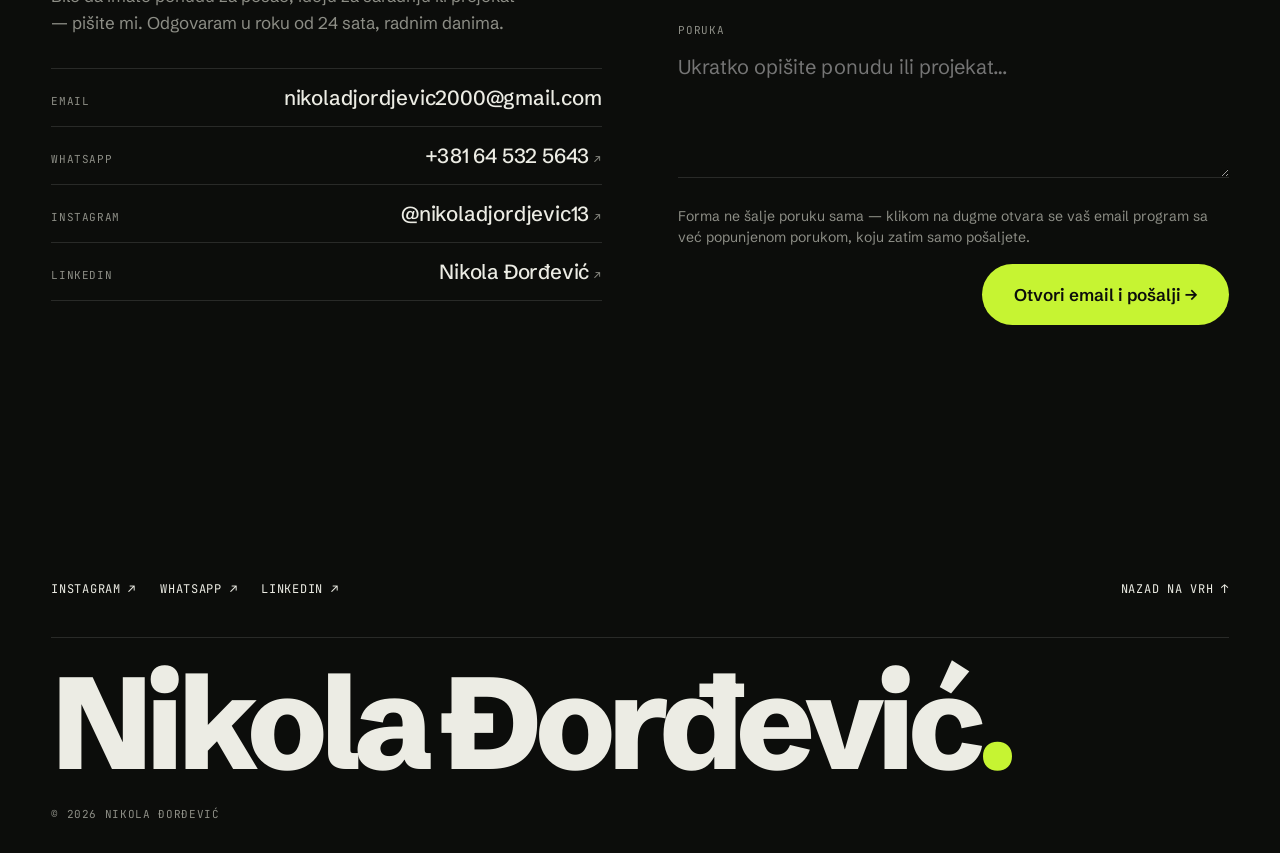
==== commit e74ad6b0: "Contact: add Instagram Co-Authored-By: Claude Opus 5.5 <noreply@anthropic.com> Claude-Session: https" ====
--- a/index.html
+++ b/index.html
@@ -592,6 +592,7 @@
         <div class="clinks" data-reveal="160">
           <a href="mailto:nikoladjordjevic2000@gmail.com"><span>Email</span><span>nikoladjordjevic2000@gmail.com</span></a>
           <a href="https://wa.me/381645325643" target="_blank" rel="noopener"><span>WhatsApp</span><span>+381 64 532 5643 <span aria-hidden="true">↗</span></span></a>
+          <a href="https://www.instagram.com/nikoladjordjevic13/" target="_blank" rel="noopener"><span>Instagram</span><span>@nikoladjordjevic13 <span aria-hidden="true">↗</span></span></a>
           <a href="https://www.linkedin.com/in/nikola-%C4%91or%C4%91evi%C4%87-5b4b70210/" target="_blank" rel="noopener"><span>LinkedIn</span><span>Nikola Đorđević <span aria-hidden="true">↗</span></span></a>
         </div>
       </div>
